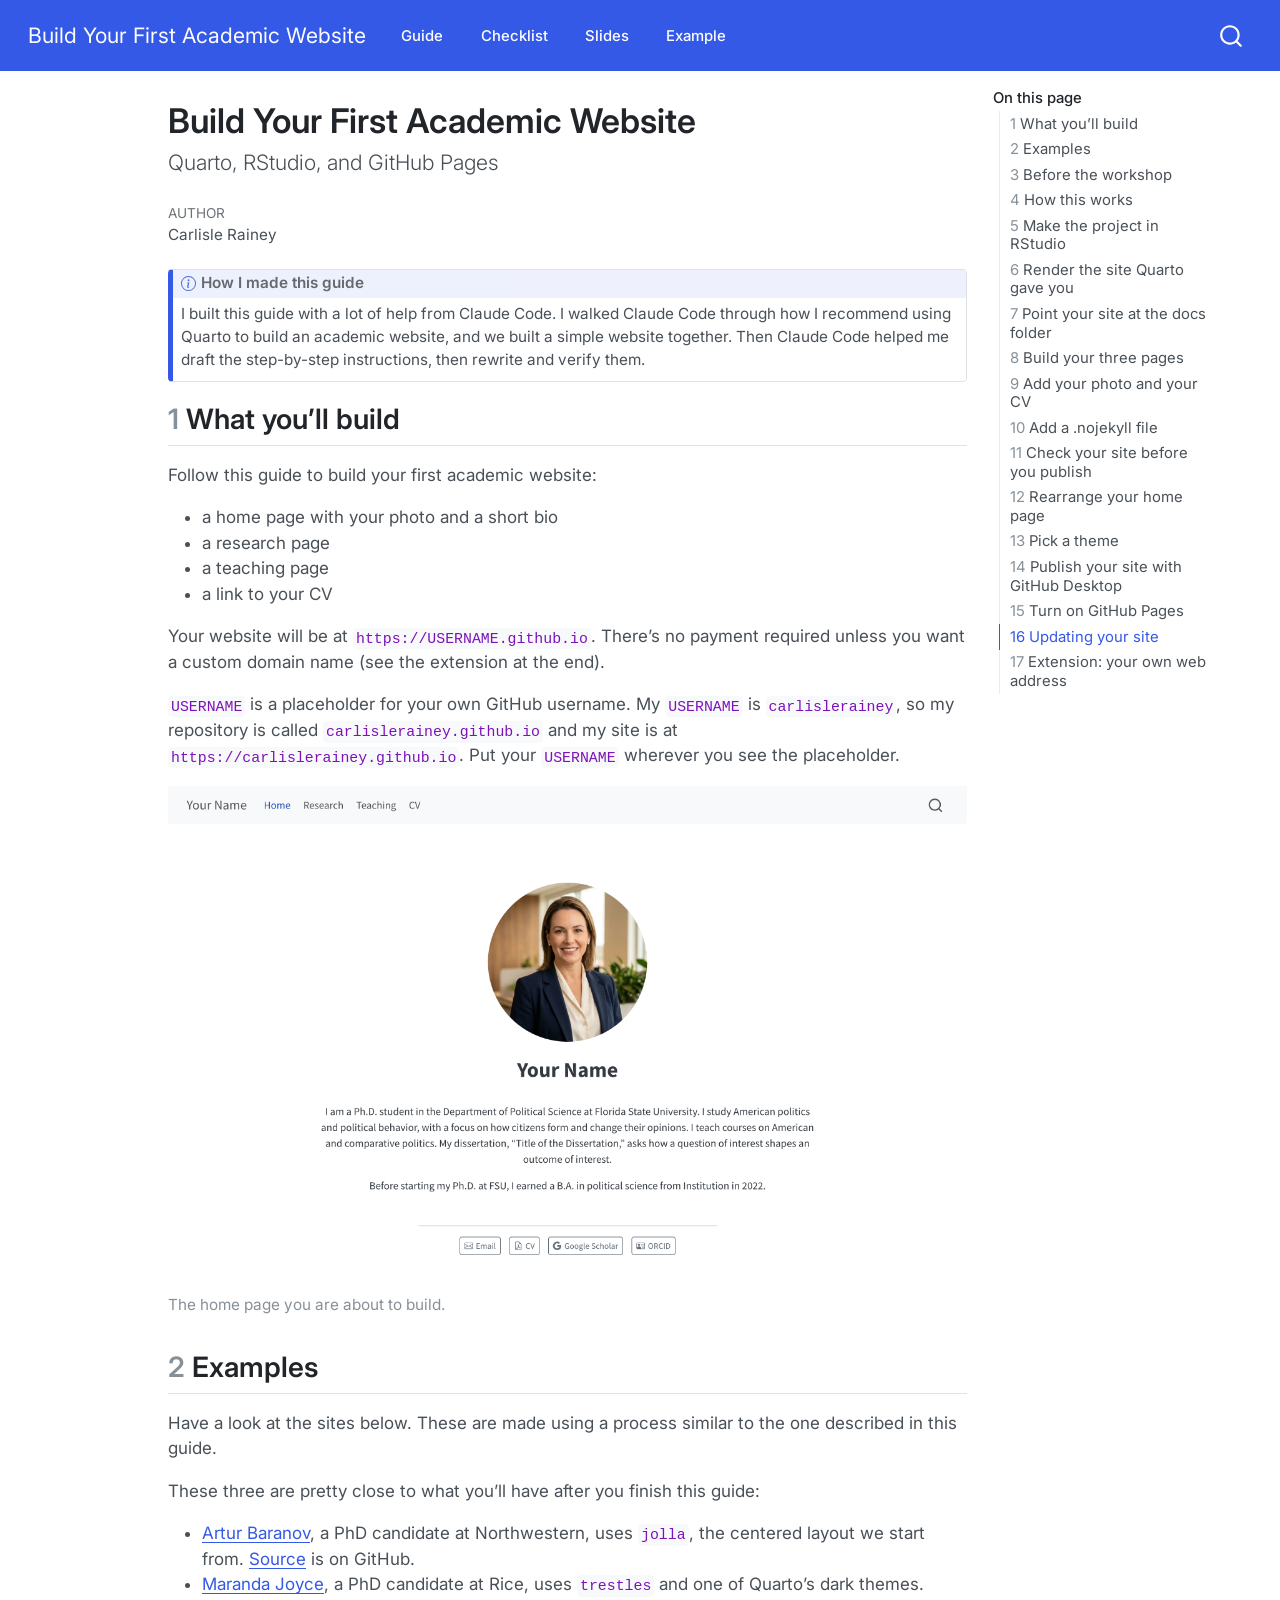
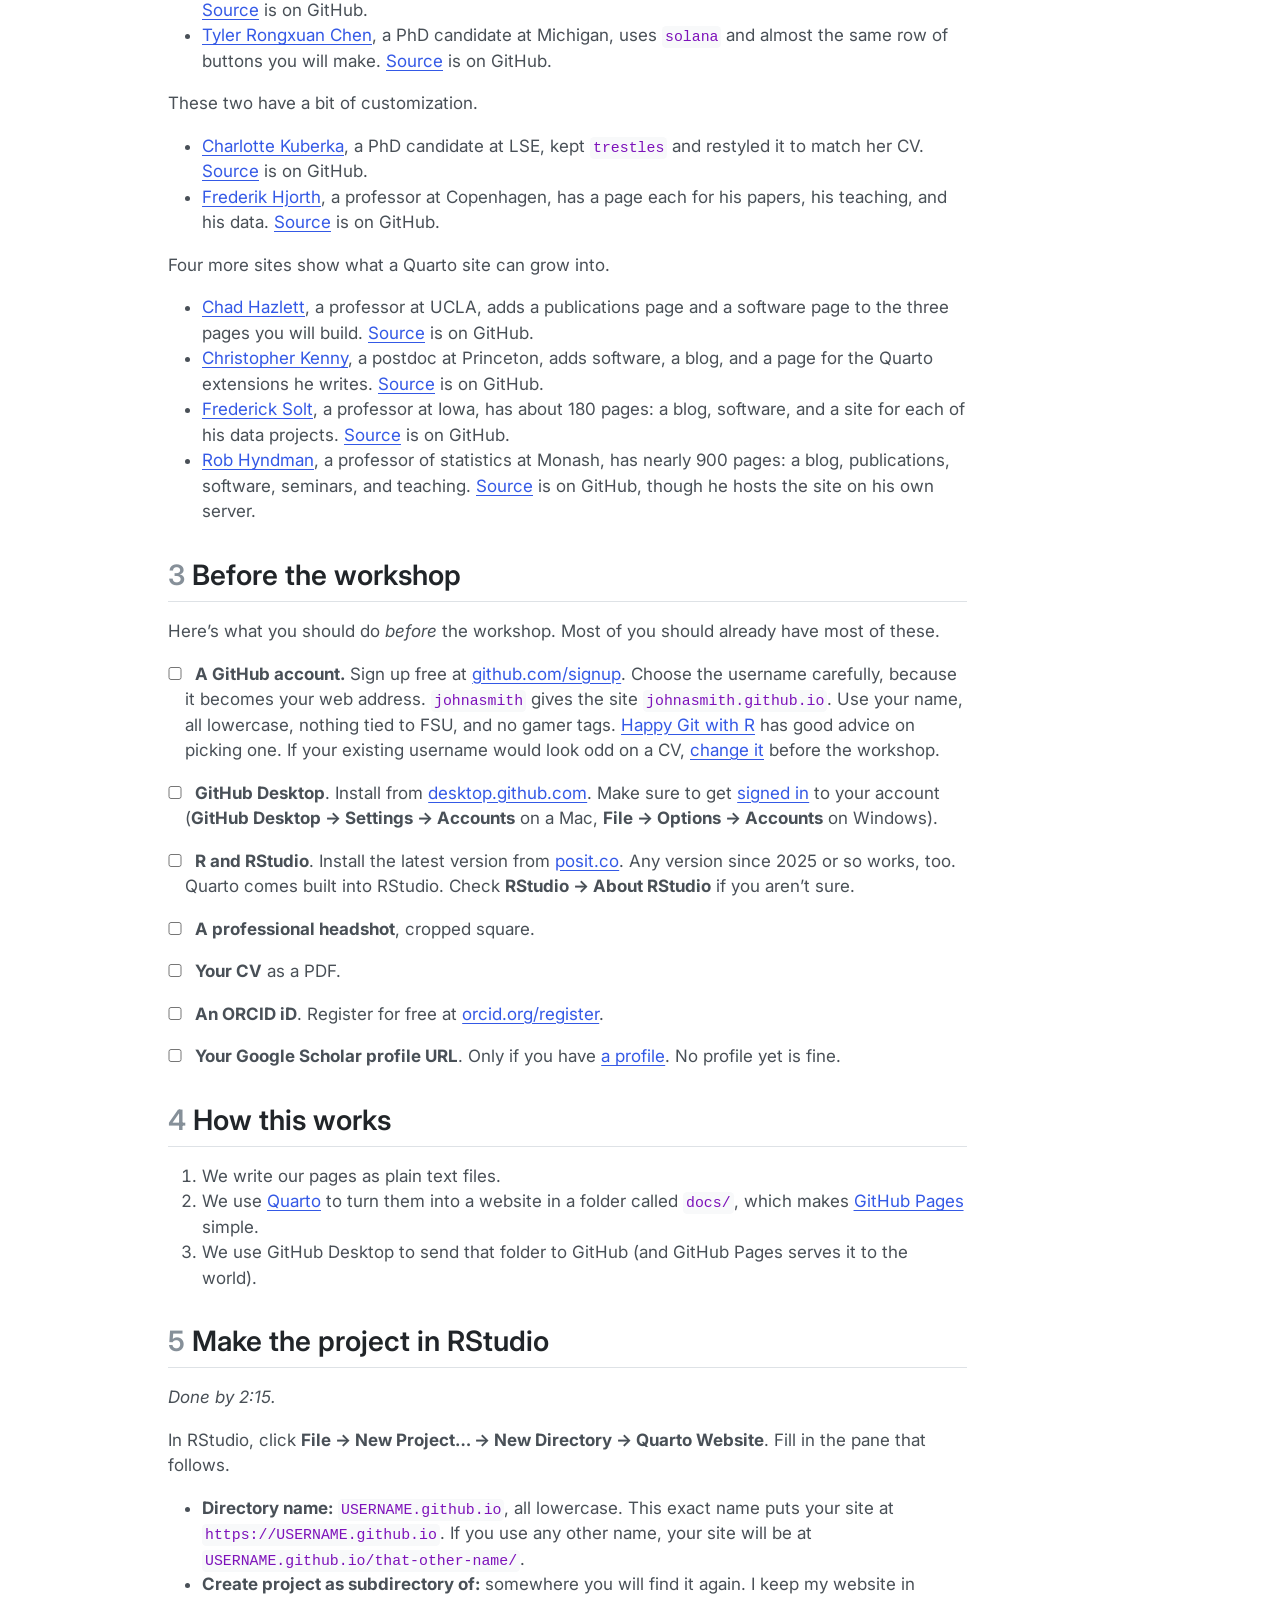
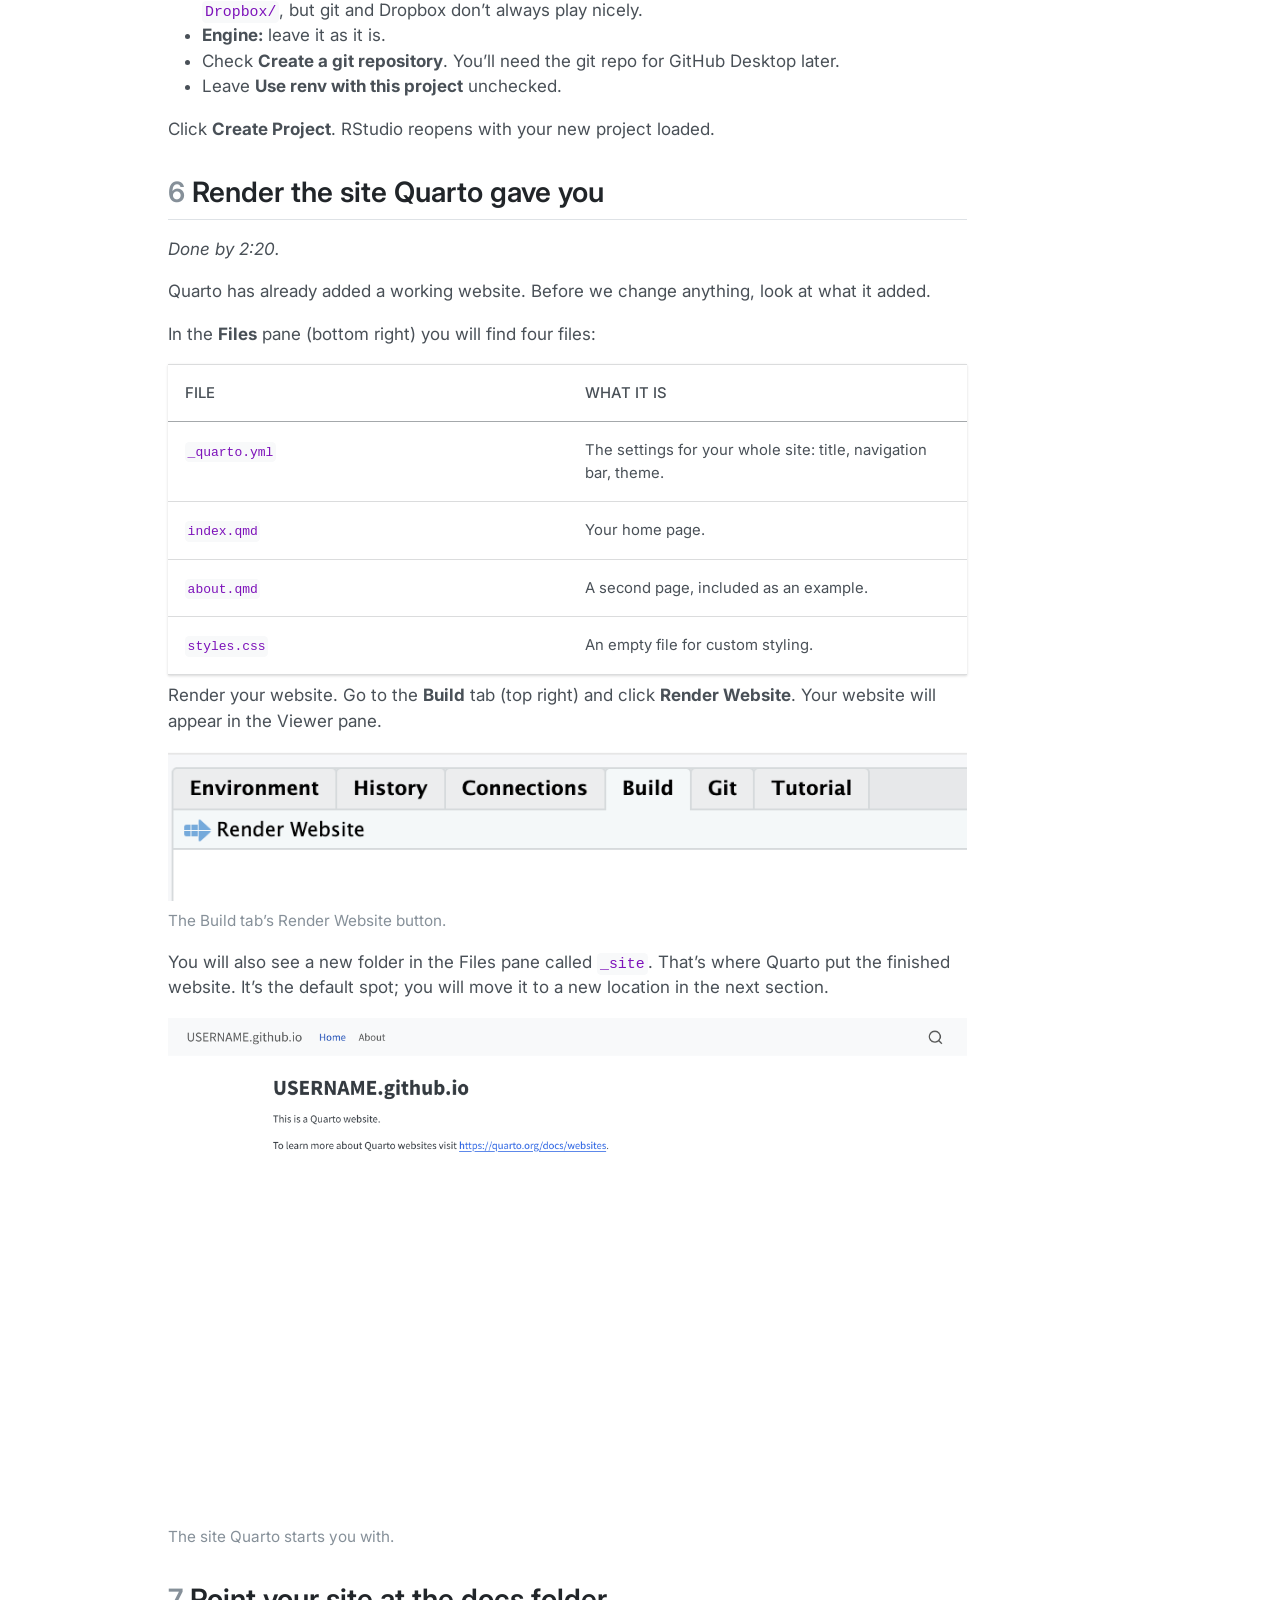
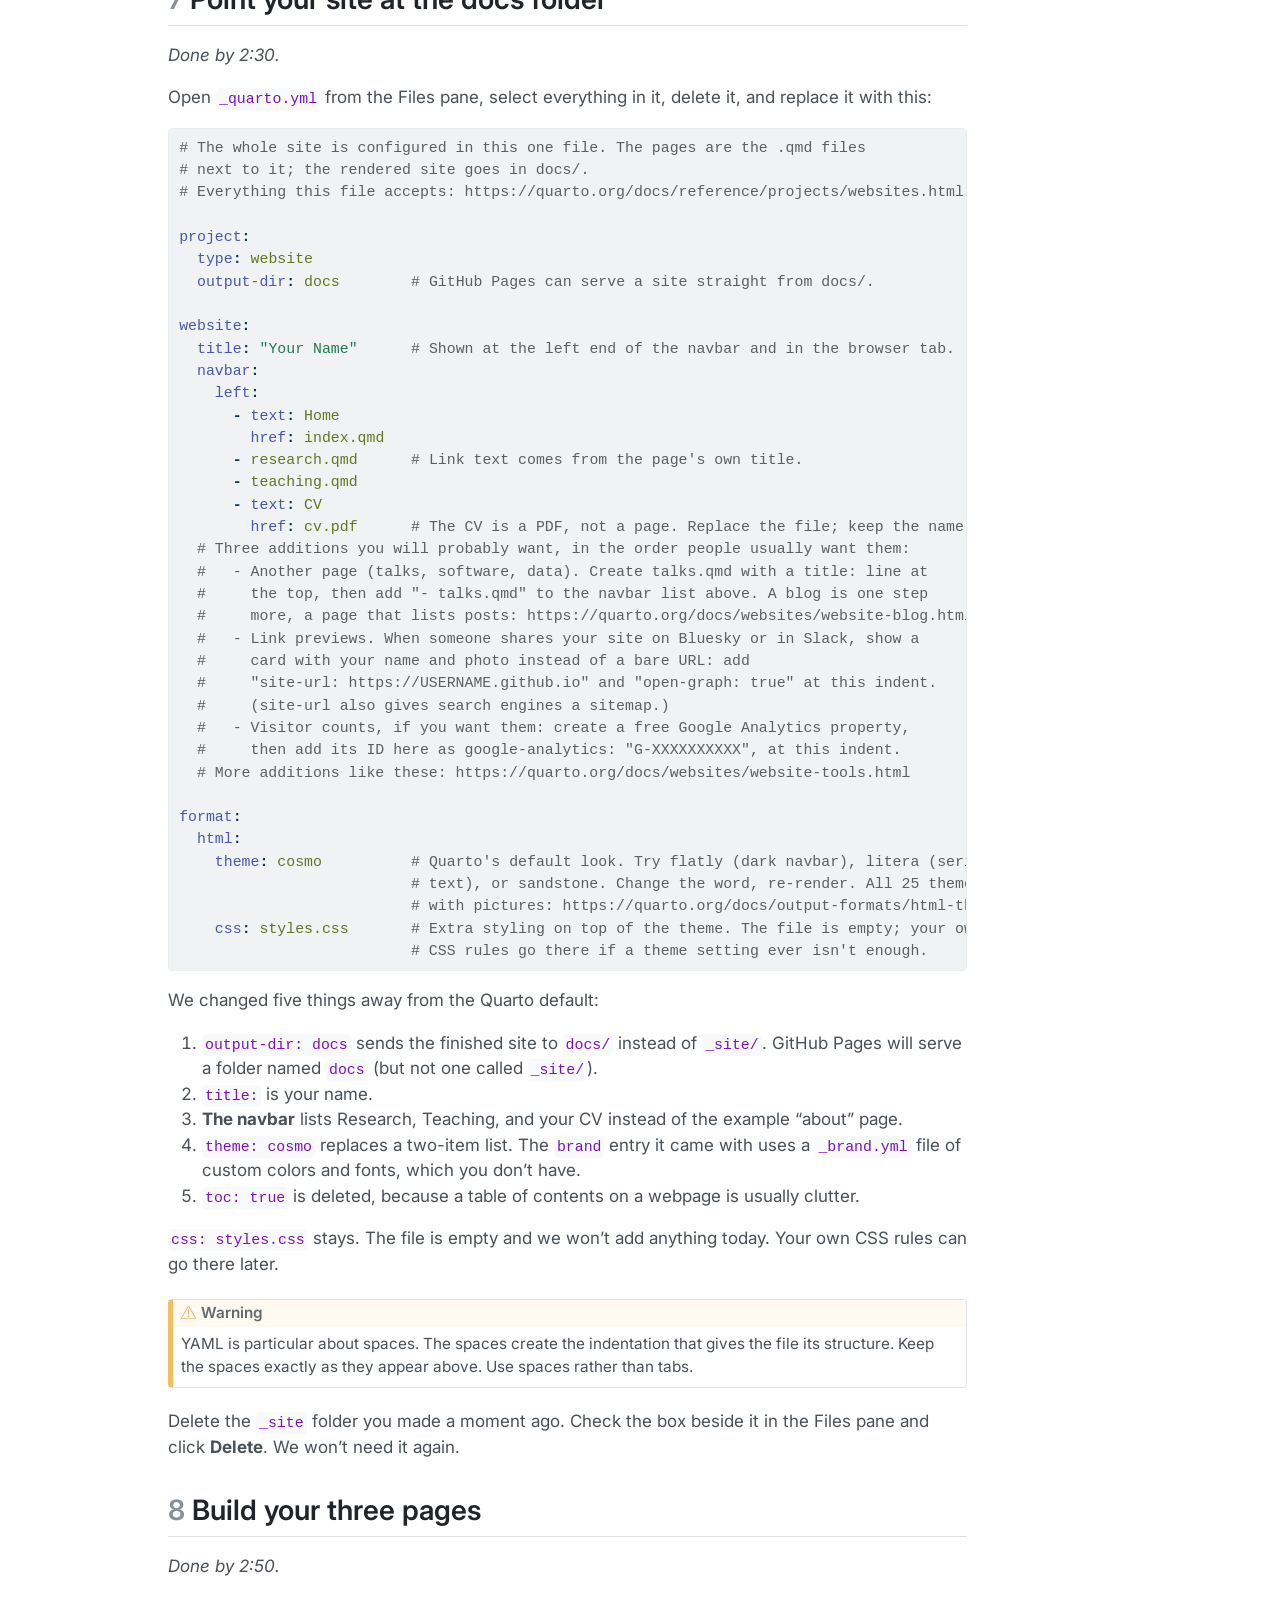
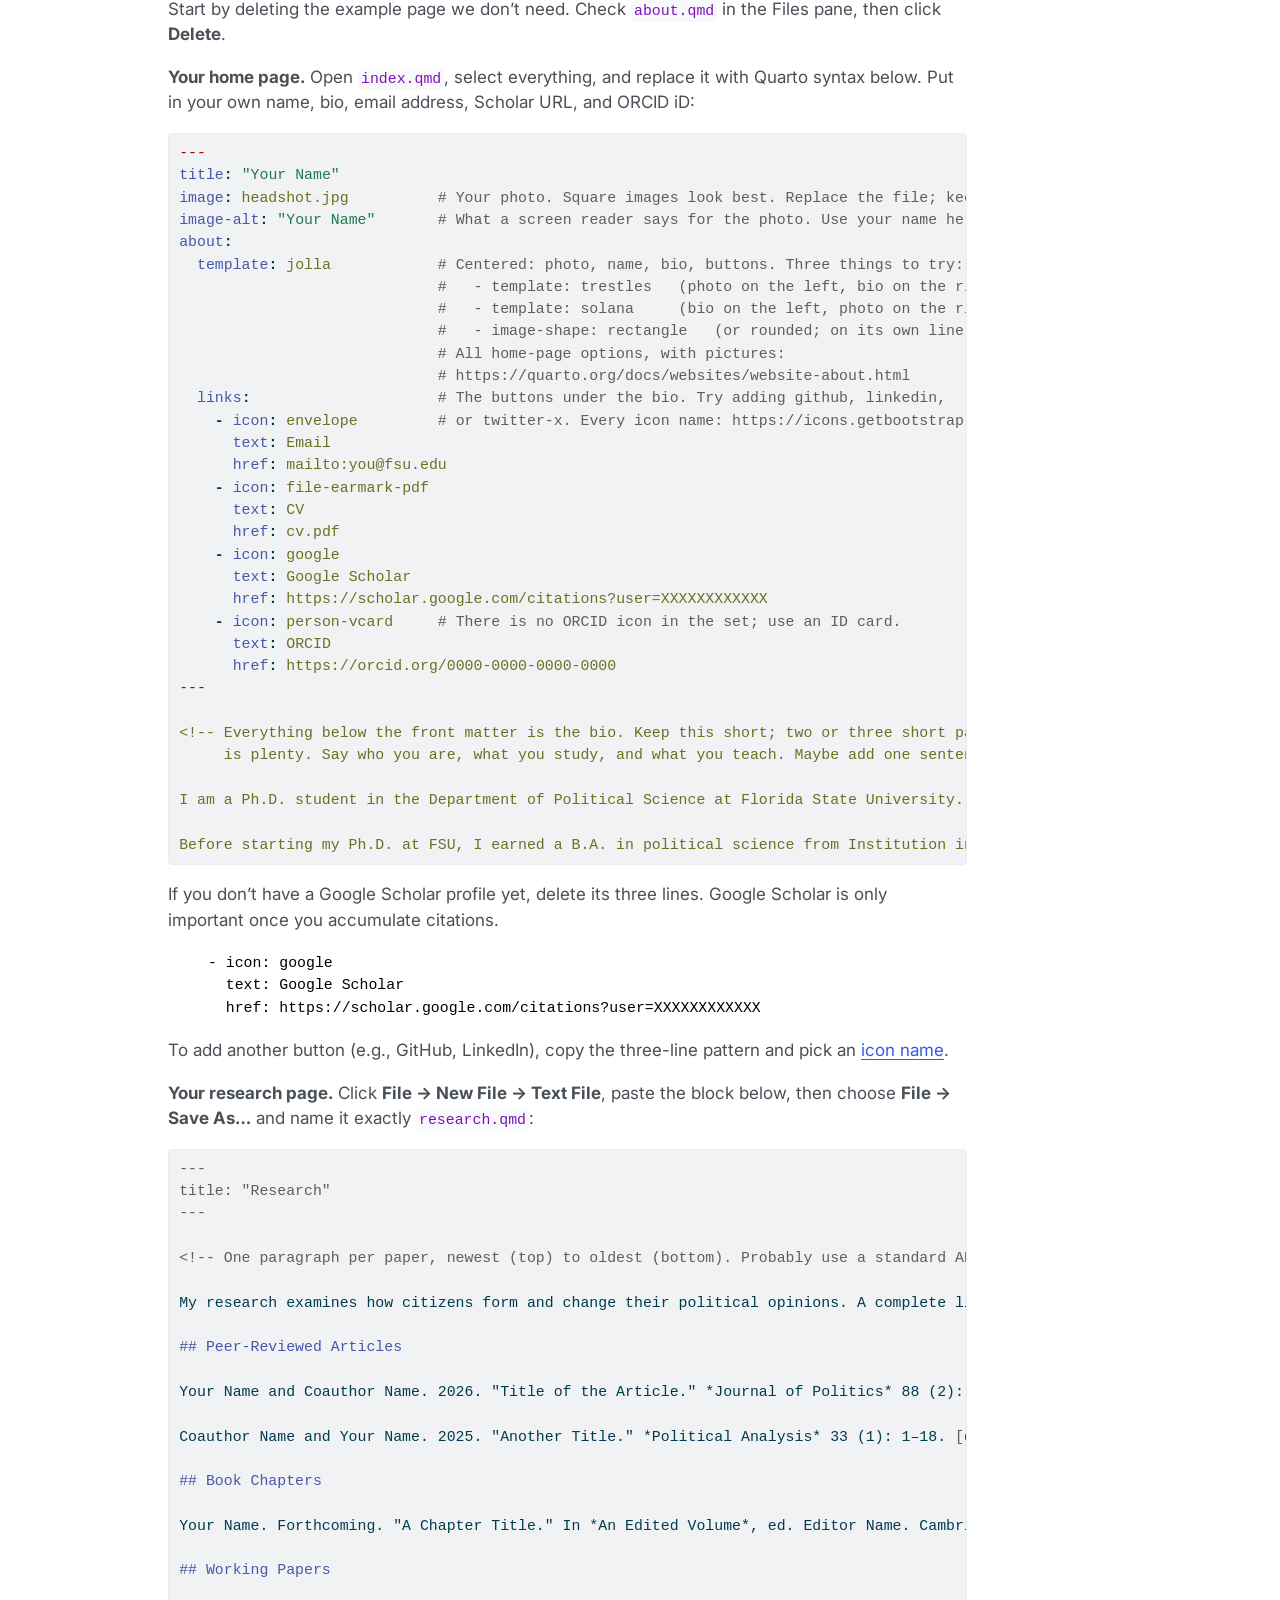
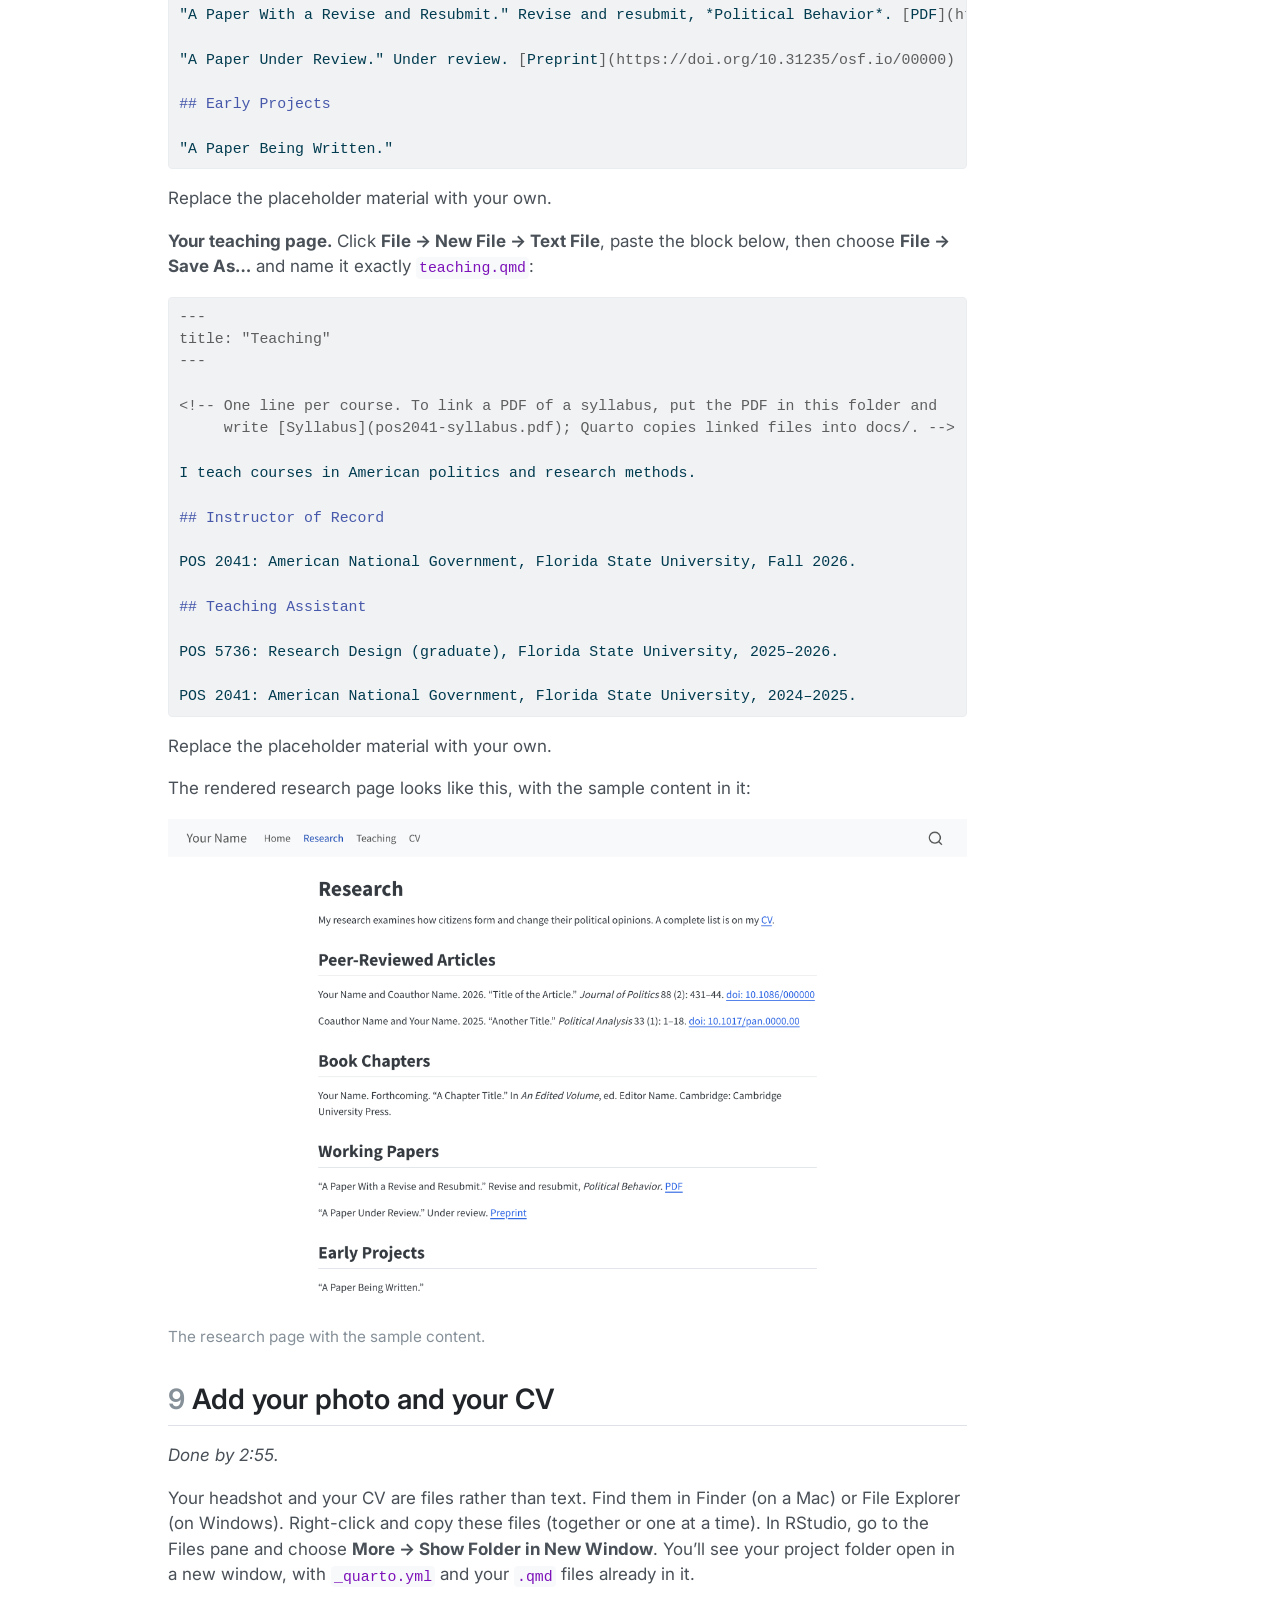
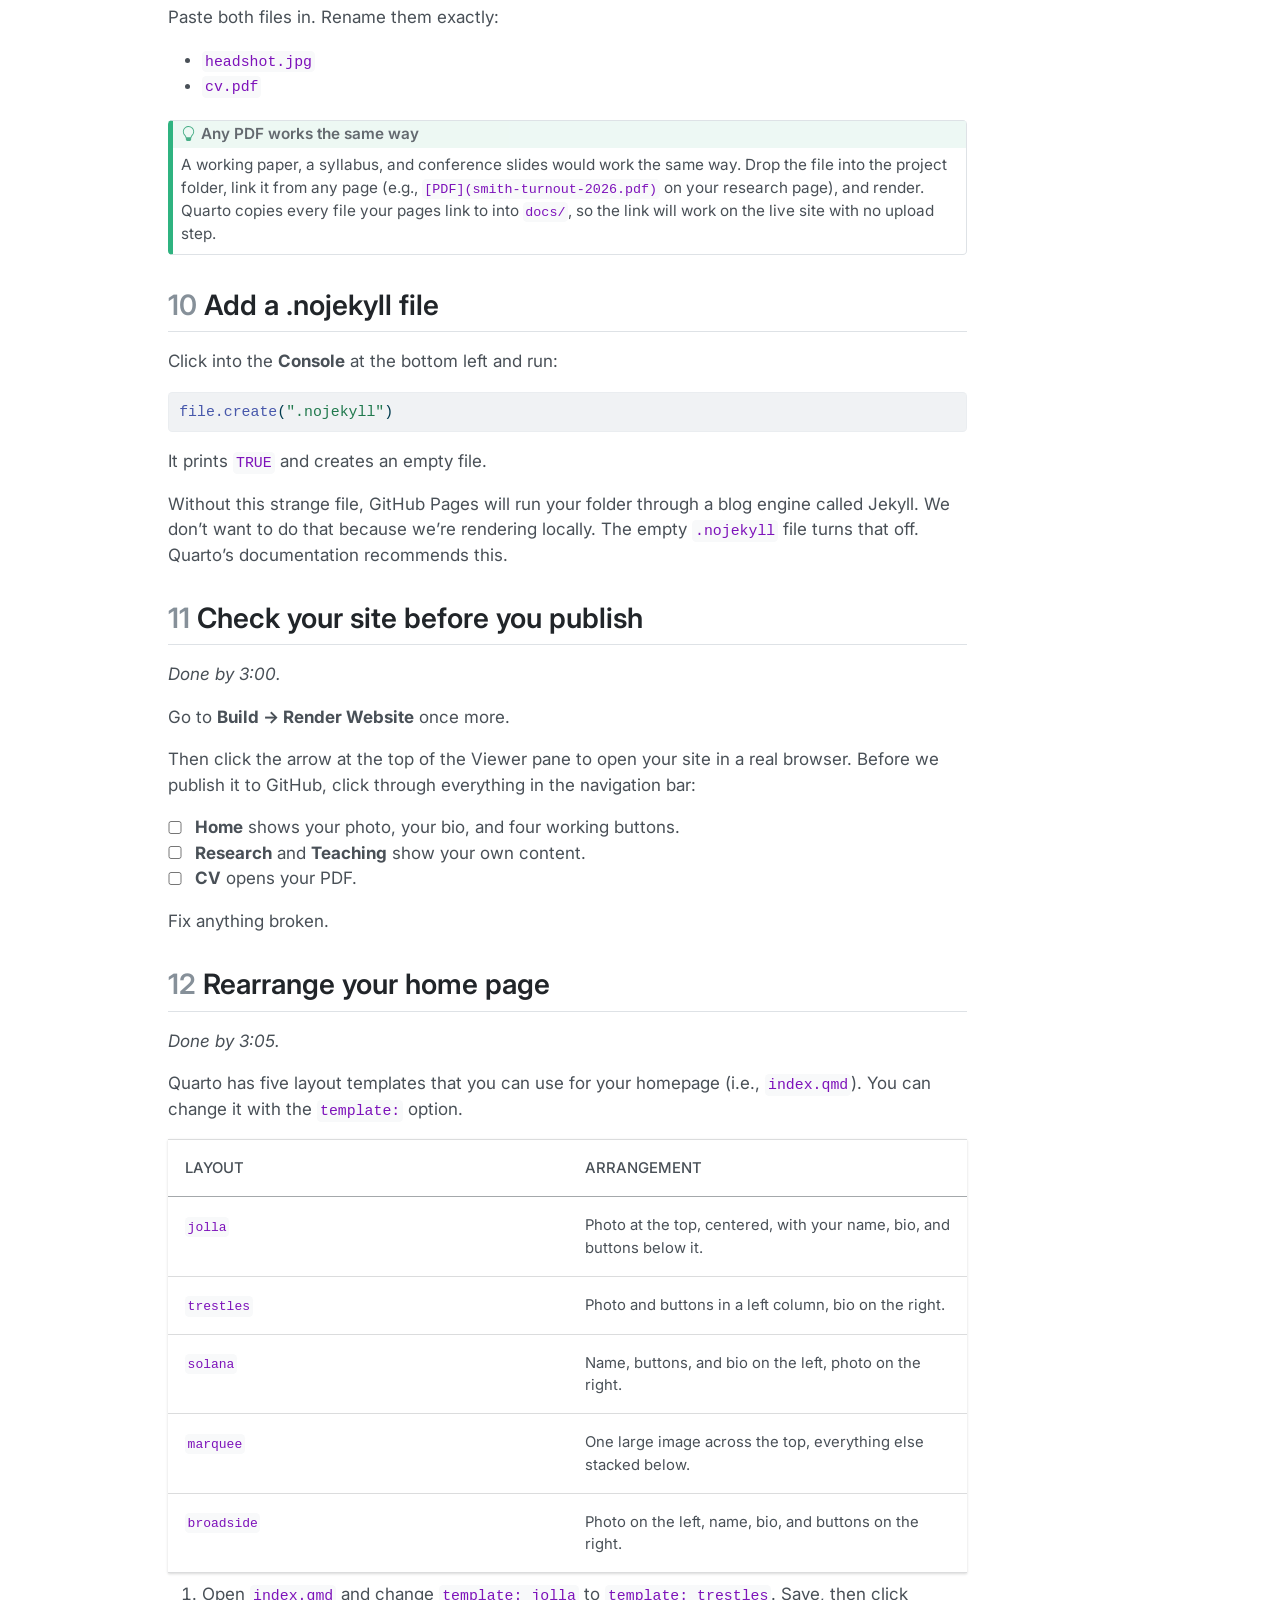
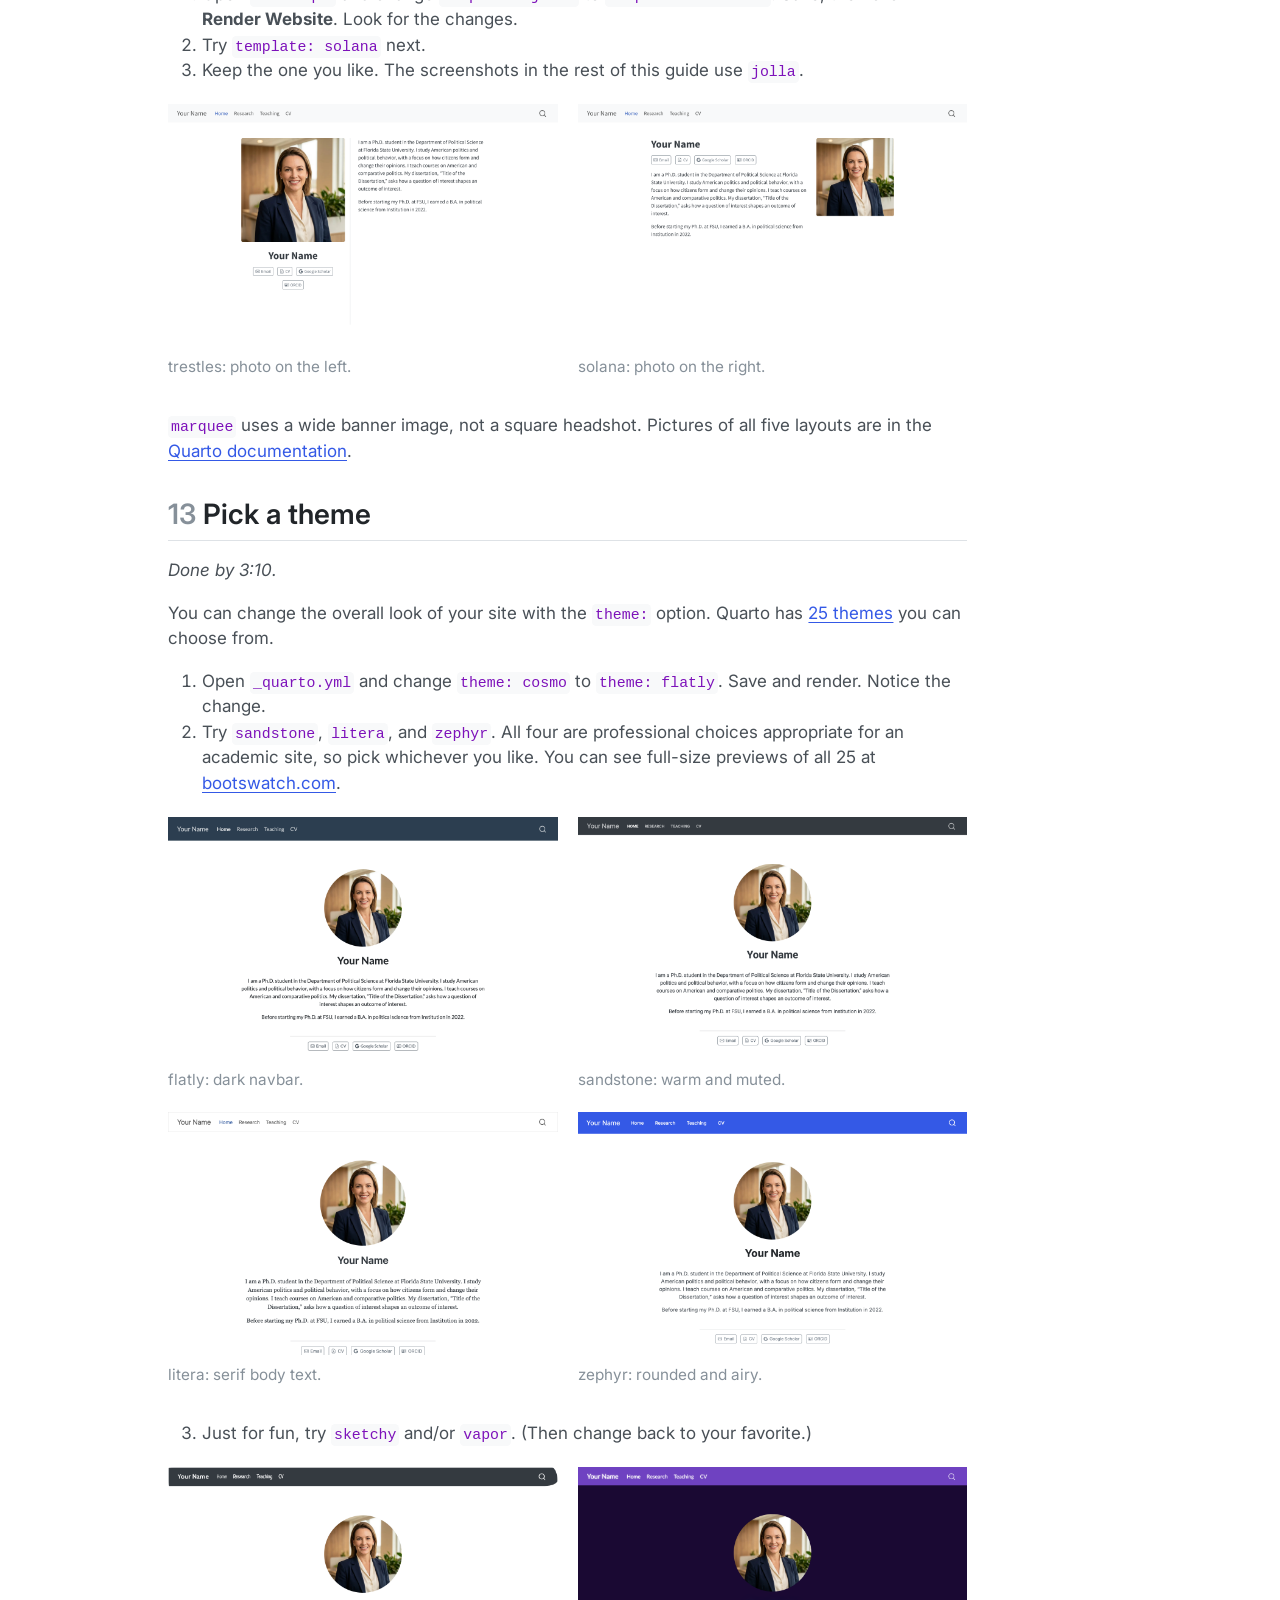
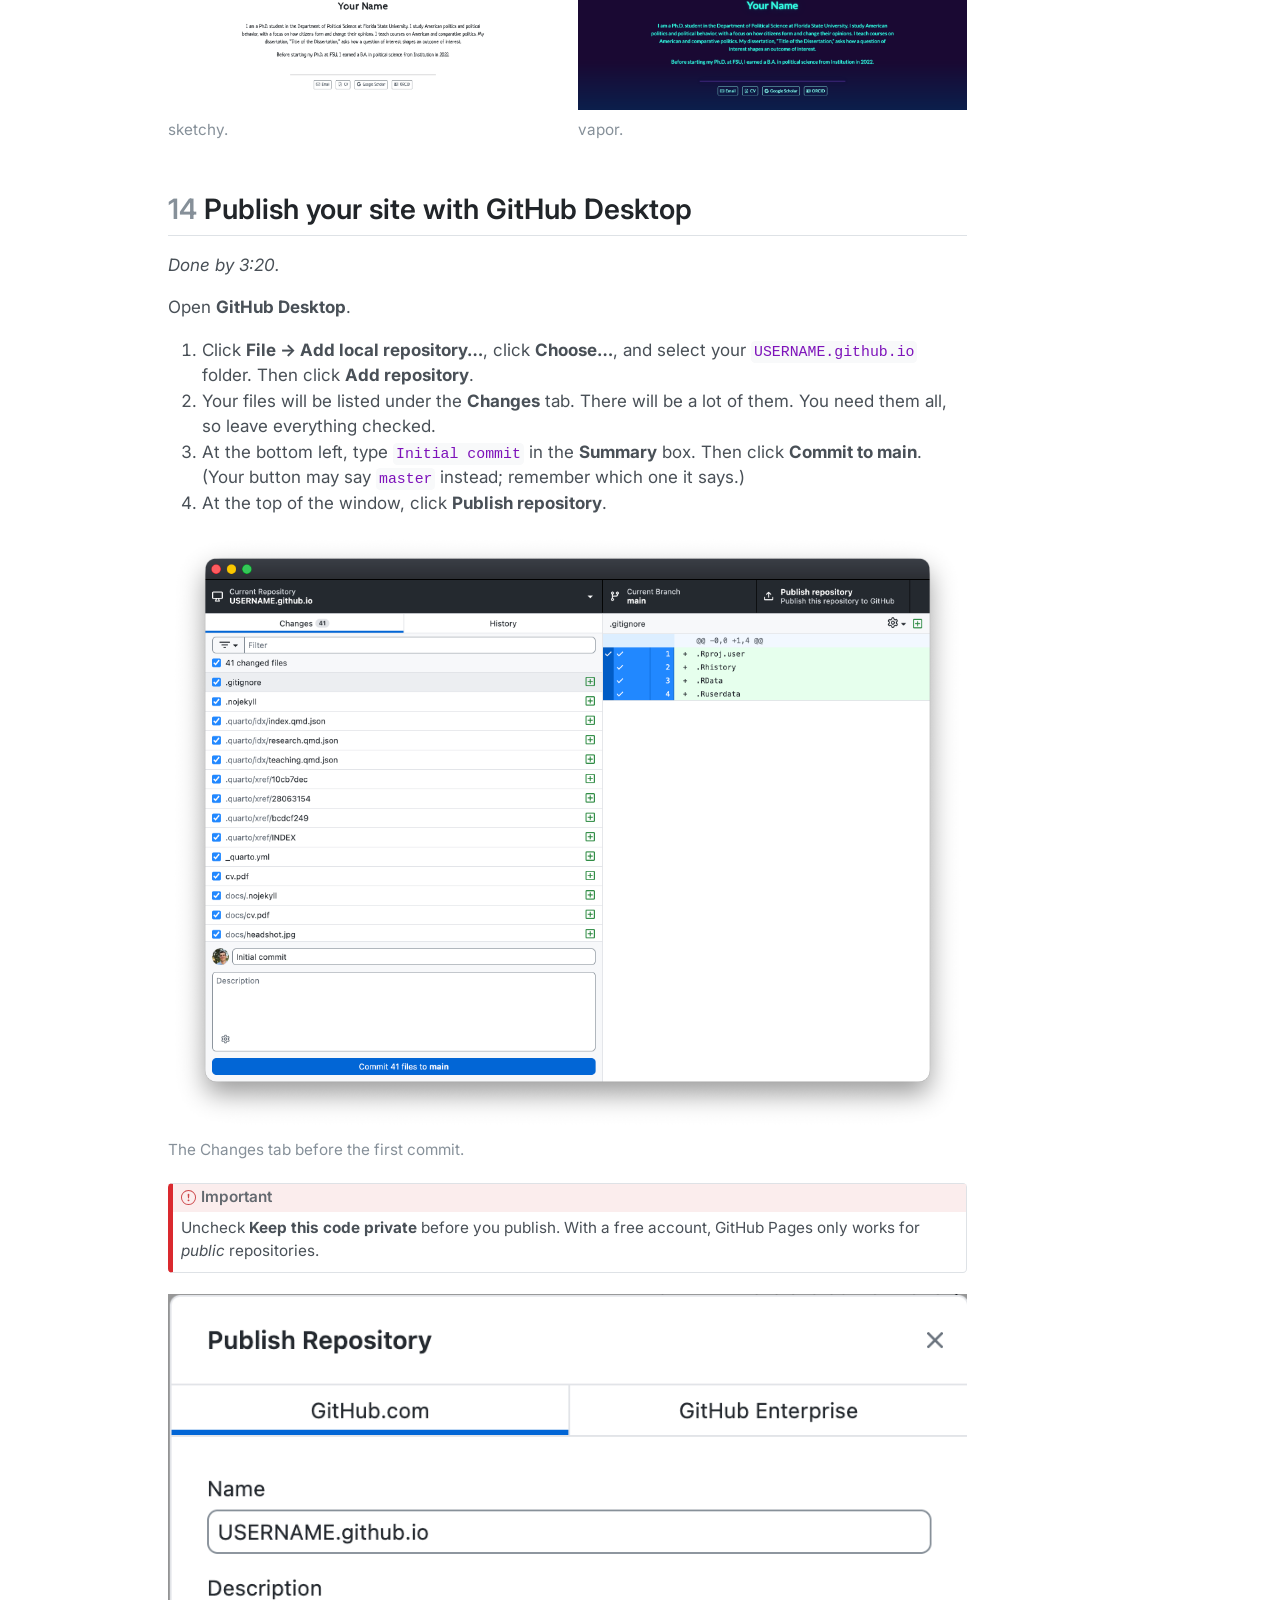
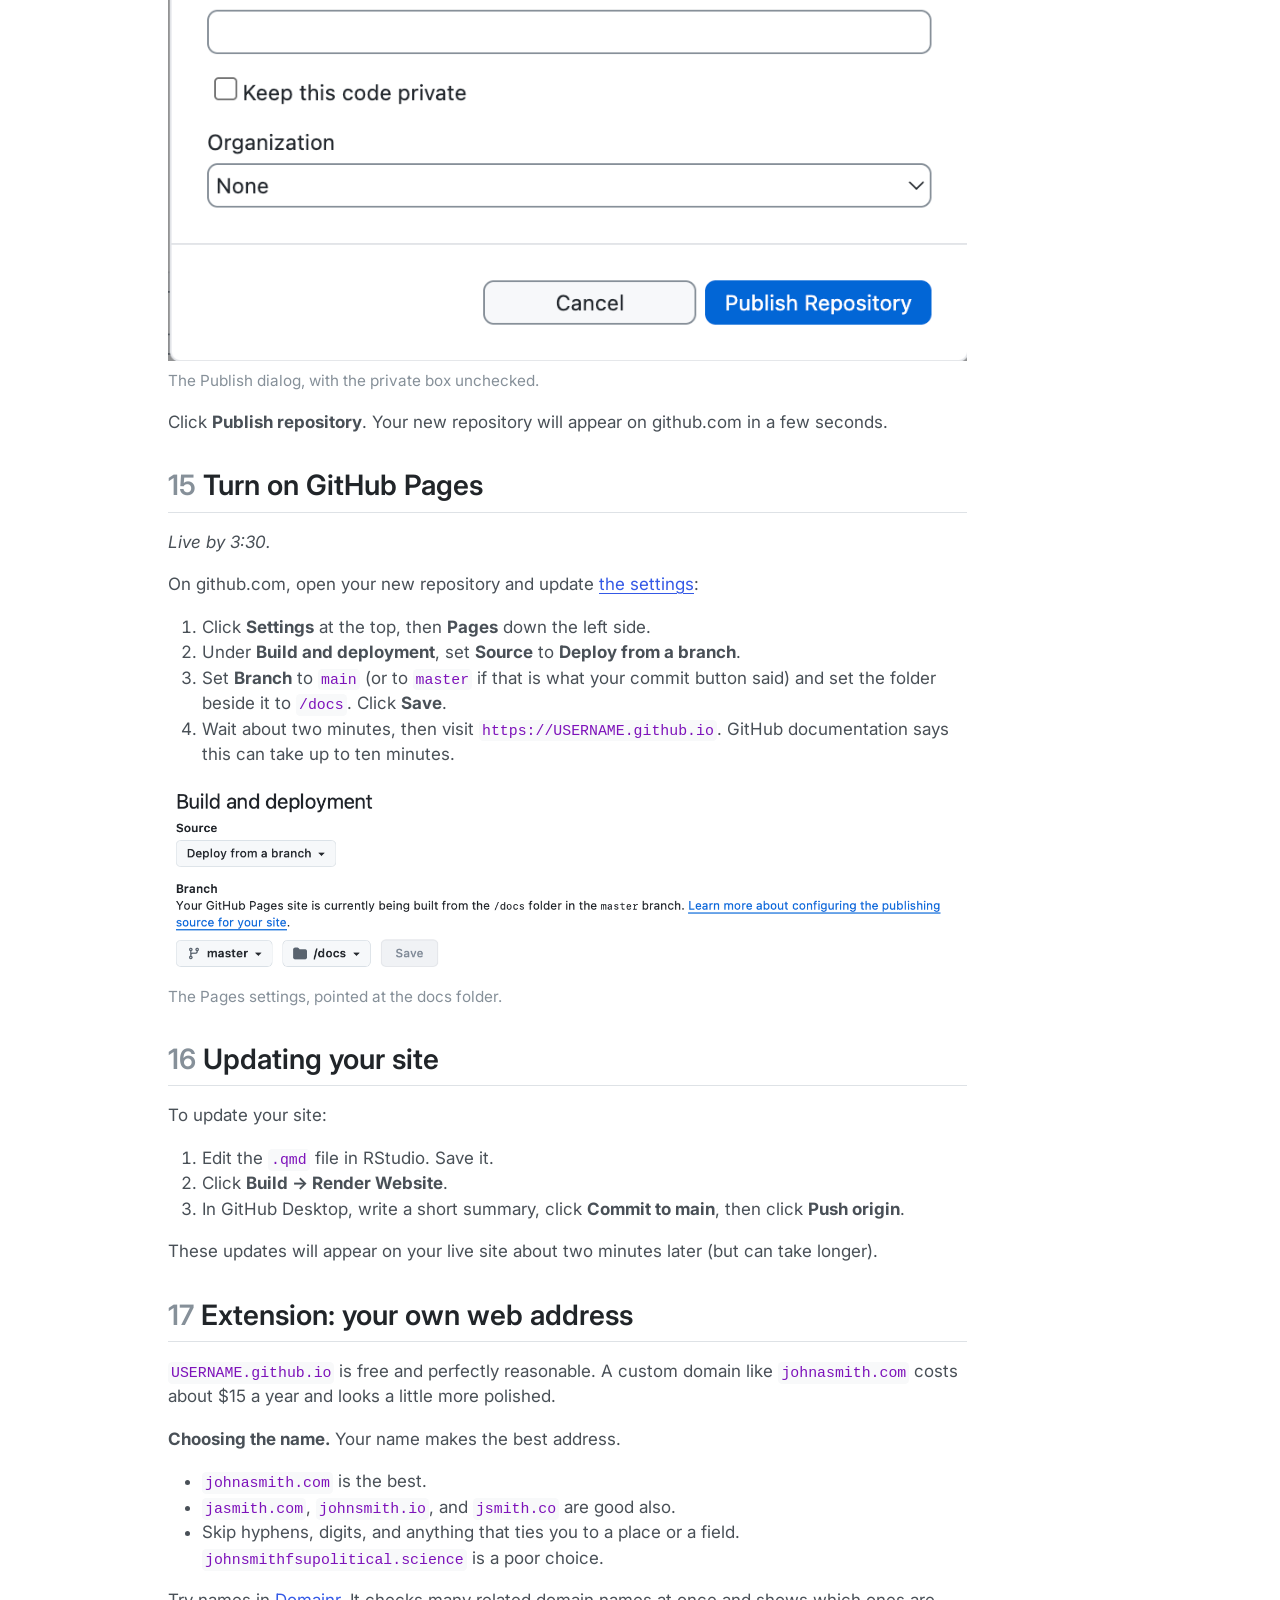
==== docs/guide.html @ 096cf52f "Initialize Fall 2026 version" ====
<!DOCTYPE html>
<html xmlns="http://www.w3.org/1999/xhtml" lang="en" xml:lang="en"><head>

<meta charset="utf-8">
<meta name="generator" content="quarto-1.6.42">

<meta name="viewport" content="width=device-width, initial-scale=1.0, user-scalable=yes">

<meta name="author" content="Carlisle Rainey">

<title>Build Your First Academic Website</title>
<style>
code{white-space: pre-wrap;}
span.smallcaps{font-variant: small-caps;}
div.columns{display: flex; gap: min(4vw, 1.5em);}
div.column{flex: auto; overflow-x: auto;}
div.hanging-indent{margin-left: 1.5em; text-indent: -1.5em;}
ul.task-list{list-style: none;}
ul.task-list li input[type="checkbox"] {
  width: 0.8em;
  margin: 0 0.8em 0.2em -1em; /* quarto-specific, see https://github.com/quarto-dev/quarto-cli/issues/4556 */ 
  vertical-align: middle;
}
/* CSS for syntax highlighting */
pre > code.sourceCode { white-space: pre; position: relative; }
pre > code.sourceCode > span { line-height: 1.25; }
pre > code.sourceCode > span:empty { height: 1.2em; }
.sourceCode { overflow: visible; }
code.sourceCode > span { color: inherit; text-decoration: inherit; }
div.sourceCode { margin: 1em 0; }
pre.sourceCode { margin: 0; }
@media screen {
div.sourceCode { overflow: auto; }
}
@media print {
pre > code.sourceCode { white-space: pre-wrap; }
pre > code.sourceCode > span { display: inline-block; text-indent: -5em; padding-left: 5em; }
}
pre.numberSource code
  { counter-reset: source-line 0; }
pre.numberSource code > span
  { position: relative; left: -4em; counter-increment: source-line; }
pre.numberSource code > span > a:first-child::before
  { content: counter(source-line);
    position: relative; left: -1em; text-align: right; vertical-align: baseline;
    border: none; display: inline-block;
    -webkit-touch-callout: none; -webkit-user-select: none;
    -khtml-user-select: none; -moz-user-select: none;
    -ms-user-select: none; user-select: none;
    padding: 0 4px; width: 4em;
  }
pre.numberSource { margin-left: 3em;  padding-left: 4px; }
div.sourceCode
  {   }
@media screen {
pre > code.sourceCode > span > a:first-child::before { text-decoration: underline; }
}
</style>


<script src="site_libs/quarto-nav/quarto-nav.js"></script>
<script src="site_libs/quarto-nav/headroom.min.js"></script>
<script src="site_libs/clipboard/clipboard.min.js"></script>
<script src="site_libs/quarto-search/autocomplete.umd.js"></script>
<script src="site_libs/quarto-search/fuse.min.js"></script>
<script src="site_libs/quarto-search/quarto-search.js"></script>
<meta name="quarto:offset" content="./">
<script src="site_libs/quarto-html/quarto.js"></script>
<script src="site_libs/quarto-html/popper.min.js"></script>
<script src="site_libs/quarto-html/tippy.umd.min.js"></script>
<script src="site_libs/quarto-html/anchor.min.js"></script>
<link href="site_libs/quarto-html/tippy.css" rel="stylesheet">
<link href="site_libs/quarto-html/quarto-syntax-highlighting-2f5df379a58b258e96c21c0638c20c03.css" rel="stylesheet" id="quarto-text-highlighting-styles">
<script src="site_libs/bootstrap/bootstrap.min.js"></script>
<link href="site_libs/bootstrap/bootstrap-icons.css" rel="stylesheet">
<link href="site_libs/bootstrap/bootstrap-fb111ea82d72e5bd18f836ed95d90a79.min.css" rel="stylesheet" append-hash="true" id="quarto-bootstrap" data-mode="light">
<script id="quarto-search-options" type="application/json">{
  "location": "navbar",
  "copy-button": false,
  "collapse-after": 3,
  "panel-placement": "end",
  "type": "overlay",
  "limit": 50,
  "keyboard-shortcut": [
    "f",
    "/",
    "s"
  ],
  "show-item-context": false,
  "language": {
    "search-no-results-text": "No results",
    "search-matching-documents-text": "matching documents",
    "search-copy-link-title": "Copy link to search",
    "search-hide-matches-text": "Hide additional matches",
    "search-more-match-text": "more match in this document",
    "search-more-matches-text": "more matches in this document",
    "search-clear-button-title": "Clear",
    "search-text-placeholder": "",
    "search-detached-cancel-button-title": "Cancel",
    "search-submit-button-title": "Submit",
    "search-label": "Search"
  }
}</script>


</head>

<body class="nav-fixed">

<div id="quarto-search-results"></div>
  <header id="quarto-header" class="headroom fixed-top">
    <nav class="navbar navbar-expand-lg " data-bs-theme="dark">
      <div class="navbar-container container-fluid">
      <div class="navbar-brand-container mx-auto">
    <a class="navbar-brand" href="./index.html">
    <span class="navbar-title">Build Your First Academic Website</span>
    </a>
  </div>
            <div id="quarto-search" class="" title="Search"></div>
          <button class="navbar-toggler" type="button" data-bs-toggle="collapse" data-bs-target="#navbarCollapse" aria-controls="navbarCollapse" role="menu" aria-expanded="false" aria-label="Toggle navigation" onclick="if (window.quartoToggleHeadroom) { window.quartoToggleHeadroom(); }">
  <span class="navbar-toggler-icon"></span>
</button>
          <div class="collapse navbar-collapse" id="navbarCollapse">
            <ul class="navbar-nav navbar-nav-scroll me-auto">
  <li class="nav-item">
    <a class="nav-link active" href="./guide.html" aria-current="page"> 
<span class="menu-text">Guide</span></a>
  </li>  
  <li class="nav-item">
    <a class="nav-link" href="./checklist/checklist.pdf"> 
<span class="menu-text">Checklist</span></a>
  </li>  
  <li class="nav-item">
    <a class="nav-link" href="./slides.html"> 
<span class="menu-text">Slides</span></a>
  </li>  
  <li class="nav-item">
    <a class="nav-link" href="./example/"> 
<span class="menu-text">Example</span></a>
  </li>  
</ul>
          </div> <!-- /navcollapse -->
            <div class="quarto-navbar-tools">
</div>
      </div> <!-- /container-fluid -->
    </nav>
</header>
<!-- content -->
<div id="quarto-content" class="quarto-container page-columns page-rows-contents page-layout-article page-navbar">
<!-- sidebar -->
<!-- margin-sidebar -->
    <div id="quarto-margin-sidebar" class="sidebar margin-sidebar">
        <nav id="TOC" role="doc-toc" class="toc-active">
    <h2 id="toc-title">On this page</h2>
   
  <ul class="collapse">
  <li><a href="#what-youll-build" id="toc-what-youll-build" class="nav-link active" data-scroll-target="#what-youll-build"><span class="header-section-number">1</span> What you’ll build</a></li>
  <li><a href="#examples" id="toc-examples" class="nav-link" data-scroll-target="#examples"><span class="header-section-number">2</span> Examples</a></li>
  <li><a href="#before-the-workshop" id="toc-before-the-workshop" class="nav-link" data-scroll-target="#before-the-workshop"><span class="header-section-number">3</span> Before the workshop</a></li>
  <li><a href="#how-this-works" id="toc-how-this-works" class="nav-link" data-scroll-target="#how-this-works"><span class="header-section-number">4</span> How this works</a></li>
  <li><a href="#make-the-project-in-rstudio" id="toc-make-the-project-in-rstudio" class="nav-link" data-scroll-target="#make-the-project-in-rstudio"><span class="header-section-number">5</span> Make the project in RStudio</a></li>
  <li><a href="#render-the-site-quarto-gave-you" id="toc-render-the-site-quarto-gave-you" class="nav-link" data-scroll-target="#render-the-site-quarto-gave-you"><span class="header-section-number">6</span> Render the site Quarto gave you</a></li>
  <li><a href="#point-your-site-at-the-docs-folder" id="toc-point-your-site-at-the-docs-folder" class="nav-link" data-scroll-target="#point-your-site-at-the-docs-folder"><span class="header-section-number">7</span> Point your site at the docs folder</a></li>
  <li><a href="#build-your-three-pages" id="toc-build-your-three-pages" class="nav-link" data-scroll-target="#build-your-three-pages"><span class="header-section-number">8</span> Build your three pages</a></li>
  <li><a href="#add-your-photo-and-your-cv" id="toc-add-your-photo-and-your-cv" class="nav-link" data-scroll-target="#add-your-photo-and-your-cv"><span class="header-section-number">9</span> Add your photo and your CV</a></li>
  <li><a href="#add-a-.nojekyll-file" id="toc-add-a-.nojekyll-file" class="nav-link" data-scroll-target="#add-a-.nojekyll-file"><span class="header-section-number">10</span> Add a .nojekyll file</a></li>
  <li><a href="#check-your-site-before-you-publish" id="toc-check-your-site-before-you-publish" class="nav-link" data-scroll-target="#check-your-site-before-you-publish"><span class="header-section-number">11</span> Check your site before you publish</a></li>
  <li><a href="#rearrange-your-home-page" id="toc-rearrange-your-home-page" class="nav-link" data-scroll-target="#rearrange-your-home-page"><span class="header-section-number">12</span> Rearrange your home page</a></li>
  <li><a href="#pick-a-theme" id="toc-pick-a-theme" class="nav-link" data-scroll-target="#pick-a-theme"><span class="header-section-number">13</span> Pick a theme</a></li>
  <li><a href="#publish-your-site-with-github-desktop" id="toc-publish-your-site-with-github-desktop" class="nav-link" data-scroll-target="#publish-your-site-with-github-desktop"><span class="header-section-number">14</span> Publish your site with GitHub Desktop</a></li>
  <li><a href="#turn-on-github-pages" id="toc-turn-on-github-pages" class="nav-link" data-scroll-target="#turn-on-github-pages"><span class="header-section-number">15</span> Turn on GitHub Pages</a></li>
  <li><a href="#updating-your-site" id="toc-updating-your-site" class="nav-link" data-scroll-target="#updating-your-site"><span class="header-section-number">16</span> Updating your site</a></li>
  <li><a href="#extension-your-own-web-address" id="toc-extension-your-own-web-address" class="nav-link" data-scroll-target="#extension-your-own-web-address"><span class="header-section-number">17</span> Extension: your own web address</a></li>
  </ul>
</nav>
    </div>
<!-- main -->
<main class="content" id="quarto-document-content">

<header id="title-block-header" class="quarto-title-block default">
<div class="quarto-title">
<h1 class="title">Build Your First Academic Website</h1>
<p class="subtitle lead">Quarto, RStudio, and GitHub Pages</p>
</div>



<div class="quarto-title-meta">

    <div>
    <div class="quarto-title-meta-heading">Author</div>
    <div class="quarto-title-meta-contents">
             <p>Carlisle Rainey </p>
          </div>
  </div>
    
  
    
  </div>
  


</header>


<div class="callout callout-style-default callout-note callout-titled">
<div class="callout-header d-flex align-content-center">
<div class="callout-icon-container">
<i class="callout-icon"></i>
</div>
<div class="callout-title-container flex-fill">
How I made this guide
</div>
</div>
<div class="callout-body-container callout-body">
<p>I built this guide with a lot of help from Claude Code. I walked Claude Code through how I recommend using Quarto to build an academic website, and we built a simple website together. Then Claude Code helped me draft the step-by-step instructions, then rewrite and verify them.</p>
</div>
</div>
<section id="what-youll-build" class="level2" data-number="1">
<h2 data-number="1" class="anchored" data-anchor-id="what-youll-build"><span class="header-section-number">1</span> What you’ll build</h2>
<p>Follow this guide to build your first academic website:</p>
<ul>
<li>a home page with your photo and a short bio</li>
<li>a research page</li>
<li>a teaching page</li>
<li>a link to your CV</li>
</ul>
<p>Your website will be at <code>https://USERNAME.github.io</code>. There’s no payment required unless you want a custom domain name (see the extension at the end).</p>
<p><code>USERNAME</code> is a placeholder for your own GitHub username. My <code>USERNAME</code> is <code>carlislerainey</code>, so my repository is called <code>carlislerainey.github.io</code> and my site is at <code>https://carlislerainey.github.io</code>. Put your <code>USERNAME</code> wherever you see the placeholder.</p>
<div class="quarto-figure quarto-figure-center">
<figure class="figure">
<p><img src="screenshots/home-jolla.png" class="img-fluid figure-img" alt="A centered academic home page: a round headshot, the name Your Name, a short bio, and a row of buttons labeled Email, CV, Google Scholar, and ORCID."></p>
<figcaption>The home page you are about to build.</figcaption>
</figure>
</div>
</section>
<section id="examples" class="level2" data-number="2">
<h2 data-number="2" class="anchored" data-anchor-id="examples"><span class="header-section-number">2</span> Examples</h2>
<p>Have a look at the sites below. These are made using a process similar to the one described in this guide.</p>
<p>These three are pretty close to what you’ll have after you finish this guide:</p>
<ul>
<li><a href="https://artur-baranov.github.io/">Artur Baranov</a>, a PhD candidate at Northwestern, uses <code>jolla</code>, the centered layout we start from. <a href="https://github.com/artur-baranov/artur-baranov.github.io">Source</a> is on GitHub.</li>
<li><a href="https://marandaljoyce.github.io/">Maranda Joyce</a>, a PhD candidate at Rice, uses <code>trestles</code> and one of Quarto’s dark themes. <a href="https://github.com/marandaljoyce/marandaljoyce.github.io">Source</a> is on GitHub.</li>
<li><a href="https://tylerrongxuanchen.github.io/">Tyler Rongxuan Chen</a>, a PhD candidate at Michigan, uses <code>solana</code> and almost the same row of buttons you will make. <a href="https://github.com/tylerrongxuanchen/tylerrongxuanchen.github.io">Source</a> is on GitHub.</li>
</ul>
<p>These two have a bit of customization.</p>
<ul>
<li><a href="https://charlottekuberka.github.io/">Charlotte Kuberka</a>, a PhD candidate at LSE, kept <code>trestles</code> and restyled it to match her CV. <a href="https://github.com/charlottekuberka/charlottekuberka.github.io">Source</a> is on GitHub.</li>
<li><a href="https://fghjorth.github.io/">Frederik Hjorth</a>, a professor at Copenhagen, has a page each for his papers, his teaching, and his data. <a href="https://github.com/fghjorth/fghjorth.github.io">Source</a> is on GitHub.</li>
</ul>
<p>Four more sites show what a Quarto site can grow into.</p>
<ul>
<li><a href="https://chadhazlett.com/">Chad Hazlett</a>, a professor at UCLA, adds a publications page and a software page to the three pages you will build. <a href="https://github.com/chadhazlett/chadhazlett.github.io">Source</a> is on GitHub.</li>
<li><a href="https://christophertkenny.com/">Christopher Kenny</a>, a postdoc at Princeton, adds software, a blog, and a page for the Quarto extensions he writes. <a href="https://github.com/christopherkenny/christopherkenny.github.io">Source</a> is on GitHub.</li>
<li><a href="https://fsolt.org/">Frederick Solt</a>, a professor at Iowa, has about 180 pages: a blog, software, and a site for each of his data projects. <a href="https://github.com/fsolt/fsolt.github.io">Source</a> is on GitHub.</li>
<li><a href="https://robjhyndman.com/">Rob Hyndman</a>, a professor of statistics at Monash, has nearly 900 pages: a blog, publications, software, seminars, and teaching. <a href="https://github.com/robjhyndman/robjhyndman.com">Source</a> is on GitHub, though he hosts the site on his own server.</li>
</ul>
</section>
<section id="before-the-workshop" class="level2" data-number="3">
<h2 data-number="3" class="anchored" data-anchor-id="before-the-workshop"><span class="header-section-number">3</span> Before the workshop</h2>
<p>Here’s what you should do <em>before</em> the workshop. Most of you should already have most of these.</p>
<ul class="task-list">
<li><p><label><input type="checkbox"><strong>A GitHub account.</strong> Sign up free at <a href="https://github.com/signup">github.com/signup</a>. Choose the username carefully, because it becomes your web address. <code>johnasmith</code> gives the site <code>johnasmith.github.io</code>. Use your name, all lowercase, nothing tied to FSU, and no gamer tags. <a href="https://happygitwithr.com/github-acct">Happy Git with R</a> has good advice on picking one. If your existing username would look odd on a CV, <a href="https://docs.github.com/en/account-and-profile/how-tos/account-management/changing-your-username">change it</a> before the workshop.</label></p></li>
<li><p><label><input type="checkbox"><strong>GitHub Desktop</strong>. Install from <a href="https://desktop.github.com">desktop.github.com</a>. Make sure to get <a href="https://docs.github.com/en/desktop/installing-and-authenticating-to-github-desktop/authenticating-to-github-in-github-desktop">signed in</a> to your account (<strong>GitHub Desktop → Settings → Accounts</strong> on a Mac, <strong>File → Options → Accounts</strong> on Windows).</label></p></li>
<li><p><label><input type="checkbox"><strong>R and RStudio</strong>. Install the latest version from <a href="https://posit.co/download/rstudio-desktop/">posit.co</a>. Any version since 2025 or so works, too. Quarto comes built into RStudio. Check <strong>RStudio → About RStudio</strong> if you aren’t sure.</label></p></li>
<li><p><label><input type="checkbox"><strong>A professional headshot</strong>, cropped square.</label></p></li>
<li><p><label><input type="checkbox"><strong>Your CV</strong> as a PDF.</label></p></li>
<li><p><label><input type="checkbox"><strong>An ORCID iD</strong>. Register for free at <a href="https://orcid.org/register">orcid.org/register</a>.</label></p></li>
<li><p><label><input type="checkbox"><strong>Your Google Scholar profile URL</strong>. Only if you have <a href="https://scholar.google.com/intl/en/scholar/citations.html">a profile</a>. No profile yet is fine.</label></p></li>
</ul>
</section>
<section id="how-this-works" class="level2" data-number="4">
<h2 data-number="4" class="anchored" data-anchor-id="how-this-works"><span class="header-section-number">4</span> How this works</h2>
<ol type="1">
<li>We write our pages as plain text files.</li>
<li>We use <a href="https://quarto.org/docs/websites/">Quarto</a> to turn them into a website in a folder called <code>docs/</code>, which makes <a href="https://quarto.org/docs/publishing/github-pages.html">GitHub Pages</a> simple.</li>
<li>We use GitHub Desktop to send that folder to GitHub (and GitHub Pages serves it to the world).</li>
</ol>
</section>
<section id="make-the-project-in-rstudio" class="level2" data-number="5">
<h2 data-number="5" class="anchored" data-anchor-id="make-the-project-in-rstudio"><span class="header-section-number">5</span> Make the project in RStudio</h2>
<p><em>Done by 2:15.</em></p>
<p>In RStudio, click <strong>File → New Project… → New Directory → Quarto Website</strong>. Fill in the pane that follows.</p>
<ul>
<li><strong>Directory name:</strong> <code>USERNAME.github.io</code>, all lowercase. This exact name puts your site at <code>https://USERNAME.github.io</code>. If you use any other name, your site will be at <code>USERNAME.github.io/that-other-name/</code>.</li>
<li><strong>Create project as subdirectory of:</strong> somewhere you will find it again. I keep my website in <code>Dropbox/</code>, but git and Dropbox don’t always play nicely.</li>
<li><strong>Engine:</strong> leave it as it is.</li>
<li>Check <strong>Create a git repository</strong>. You’ll need the git repo for GitHub Desktop later.</li>
<li>Leave <strong>Use renv with this project</strong> unchecked.</li>
</ul>
<p>Click <strong>Create Project</strong>. RStudio reopens with your new project loaded.</p>
</section>
<section id="render-the-site-quarto-gave-you" class="level2" data-number="6">
<h2 data-number="6" class="anchored" data-anchor-id="render-the-site-quarto-gave-you"><span class="header-section-number">6</span> Render the site Quarto gave you</h2>
<p><em>Done by 2:20.</em></p>
<p>Quarto has already added a working website. Before we change anything, look at what it added.</p>
<p>In the <strong>Files</strong> pane (bottom right) you will find four files:</p>
<table class="caption-top table">
<colgroup>
<col style="width: 50%">
<col style="width: 50%">
</colgroup>
<thead>
<tr class="header">
<th>File</th>
<th>What it is</th>
</tr>
</thead>
<tbody>
<tr class="odd">
<td><code>_quarto.yml</code></td>
<td>The settings for your whole site: title, navigation bar, theme.</td>
</tr>
<tr class="even">
<td><code>index.qmd</code></td>
<td>Your home page.</td>
</tr>
<tr class="odd">
<td><code>about.qmd</code></td>
<td>A second page, included as an example.</td>
</tr>
<tr class="even">
<td><code>styles.css</code></td>
<td>An empty file for custom styling.</td>
</tr>
</tbody>
</table>
<p>Render your website. Go to the <strong>Build</strong> tab (top right) and click <strong>Render Website</strong>. Your website will appear in the Viewer pane.</p>
<div class="quarto-figure quarto-figure-center">
<figure class="figure">
<p><img src="screenshots/rstudio-render-button.png" class="img-fluid figure-img" alt="RStudio's Build tab, top right, with the Render Website button."></p>
<figcaption>The Build tab’s Render Website button.</figcaption>
</figure>
</div>
<p>You will also see a new folder in the Files pane called <code>_site</code>. That’s where Quarto put the finished website. It’s the default spot; you will move it to a new location in the next section.</p>
<div class="quarto-figure quarto-figure-center">
<figure class="figure">
<p><img src="screenshots/skeleton-home.png" class="img-fluid figure-img" alt="The default Quarto website: a plain white page titled USERNAME.github.io with Home and About links in the navbar."></p>
<figcaption>The site Quarto starts you with.</figcaption>
</figure>
</div>
</section>
<section id="point-your-site-at-the-docs-folder" class="level2" data-number="7">
<h2 data-number="7" class="anchored" data-anchor-id="point-your-site-at-the-docs-folder"><span class="header-section-number">7</span> Point your site at the docs folder</h2>
<p><em>Done by 2:30.</em></p>
<p>Open <code>_quarto.yml</code> from the Files pane, select everything in it, delete it, and replace it with this:</p>
<div class="sourceCode" id="cb1"><pre class="sourceCode yaml code-with-copy"><code class="sourceCode yaml"><span id="cb1-1"><a href="#cb1-1" aria-hidden="true" tabindex="-1"></a><span class="co"># The whole site is configured in this one file. The pages are the .qmd files</span></span>
<span id="cb1-2"><a href="#cb1-2" aria-hidden="true" tabindex="-1"></a><span class="co"># next to it; the rendered site goes in docs/.</span></span>
<span id="cb1-3"><a href="#cb1-3" aria-hidden="true" tabindex="-1"></a><span class="co"># Everything this file accepts: https://quarto.org/docs/reference/projects/websites.html</span></span>
<span id="cb1-4"><a href="#cb1-4" aria-hidden="true" tabindex="-1"></a></span>
<span id="cb1-5"><a href="#cb1-5" aria-hidden="true" tabindex="-1"></a><span class="fu">project</span><span class="kw">:</span></span>
<span id="cb1-6"><a href="#cb1-6" aria-hidden="true" tabindex="-1"></a><span class="at">  </span><span class="fu">type</span><span class="kw">:</span><span class="at"> website</span></span>
<span id="cb1-7"><a href="#cb1-7" aria-hidden="true" tabindex="-1"></a><span class="at">  </span><span class="fu">output-dir</span><span class="kw">:</span><span class="at"> docs</span><span class="co">        # GitHub Pages can serve a site straight from docs/.</span></span>
<span id="cb1-8"><a href="#cb1-8" aria-hidden="true" tabindex="-1"></a></span>
<span id="cb1-9"><a href="#cb1-9" aria-hidden="true" tabindex="-1"></a><span class="fu">website</span><span class="kw">:</span></span>
<span id="cb1-10"><a href="#cb1-10" aria-hidden="true" tabindex="-1"></a><span class="at">  </span><span class="fu">title</span><span class="kw">:</span><span class="at"> </span><span class="st">"Your Name"</span><span class="co">      # Shown at the left end of the navbar and in the browser tab.</span></span>
<span id="cb1-11"><a href="#cb1-11" aria-hidden="true" tabindex="-1"></a><span class="at">  </span><span class="fu">navbar</span><span class="kw">:</span></span>
<span id="cb1-12"><a href="#cb1-12" aria-hidden="true" tabindex="-1"></a><span class="at">    </span><span class="fu">left</span><span class="kw">:</span></span>
<span id="cb1-13"><a href="#cb1-13" aria-hidden="true" tabindex="-1"></a><span class="at">      </span><span class="kw">-</span><span class="at"> </span><span class="fu">text</span><span class="kw">:</span><span class="at"> Home</span></span>
<span id="cb1-14"><a href="#cb1-14" aria-hidden="true" tabindex="-1"></a><span class="at">        </span><span class="fu">href</span><span class="kw">:</span><span class="at"> index.qmd</span></span>
<span id="cb1-15"><a href="#cb1-15" aria-hidden="true" tabindex="-1"></a><span class="at">      </span><span class="kw">-</span><span class="at"> research.qmd</span><span class="co">      # Link text comes from the page's own title.</span></span>
<span id="cb1-16"><a href="#cb1-16" aria-hidden="true" tabindex="-1"></a><span class="at">      </span><span class="kw">-</span><span class="at"> teaching.qmd</span></span>
<span id="cb1-17"><a href="#cb1-17" aria-hidden="true" tabindex="-1"></a><span class="at">      </span><span class="kw">-</span><span class="at"> </span><span class="fu">text</span><span class="kw">:</span><span class="at"> CV</span></span>
<span id="cb1-18"><a href="#cb1-18" aria-hidden="true" tabindex="-1"></a><span class="at">        </span><span class="fu">href</span><span class="kw">:</span><span class="at"> cv.pdf</span><span class="co">      # The CV is a PDF, not a page. Replace the file; keep the name.</span></span>
<span id="cb1-19"><a href="#cb1-19" aria-hidden="true" tabindex="-1"></a><span class="co">  # Three additions you will probably want, in the order people usually want them:</span></span>
<span id="cb1-20"><a href="#cb1-20" aria-hidden="true" tabindex="-1"></a><span class="co">  #   - Another page (talks, software, data). Create talks.qmd with a title: line at</span></span>
<span id="cb1-21"><a href="#cb1-21" aria-hidden="true" tabindex="-1"></a><span class="co">  #     the top, then add "- talks.qmd" to the navbar list above. A blog is one step</span></span>
<span id="cb1-22"><a href="#cb1-22" aria-hidden="true" tabindex="-1"></a><span class="co">  #     more, a page that lists posts: https://quarto.org/docs/websites/website-blog.html</span></span>
<span id="cb1-23"><a href="#cb1-23" aria-hidden="true" tabindex="-1"></a><span class="co">  #   - Link previews. When someone shares your site on Bluesky or in Slack, show a</span></span>
<span id="cb1-24"><a href="#cb1-24" aria-hidden="true" tabindex="-1"></a><span class="co">  #     card with your name and photo instead of a bare URL: add</span></span>
<span id="cb1-25"><a href="#cb1-25" aria-hidden="true" tabindex="-1"></a><span class="co">  #     "site-url: https://USERNAME.github.io" and "open-graph: true" at this indent.</span></span>
<span id="cb1-26"><a href="#cb1-26" aria-hidden="true" tabindex="-1"></a><span class="co">  #     (site-url also gives search engines a sitemap.)</span></span>
<span id="cb1-27"><a href="#cb1-27" aria-hidden="true" tabindex="-1"></a><span class="co">  #   - Visitor counts, if you want them: create a free Google Analytics property,</span></span>
<span id="cb1-28"><a href="#cb1-28" aria-hidden="true" tabindex="-1"></a><span class="co">  #     then add its ID here as google-analytics: "G-XXXXXXXXXX", at this indent.</span></span>
<span id="cb1-29"><a href="#cb1-29" aria-hidden="true" tabindex="-1"></a><span class="co">  # More additions like these: https://quarto.org/docs/websites/website-tools.html</span></span>
<span id="cb1-30"><a href="#cb1-30" aria-hidden="true" tabindex="-1"></a></span>
<span id="cb1-31"><a href="#cb1-31" aria-hidden="true" tabindex="-1"></a><span class="fu">format</span><span class="kw">:</span></span>
<span id="cb1-32"><a href="#cb1-32" aria-hidden="true" tabindex="-1"></a><span class="at">  </span><span class="fu">html</span><span class="kw">:</span></span>
<span id="cb1-33"><a href="#cb1-33" aria-hidden="true" tabindex="-1"></a><span class="at">    </span><span class="fu">theme</span><span class="kw">:</span><span class="at"> cosmo</span><span class="co">          # Quarto's default look. Try flatly (dark navbar), litera (serif</span></span>
<span id="cb1-34"><a href="#cb1-34" aria-hidden="true" tabindex="-1"></a><span class="co">                          # text), or sandstone. Change the word, re-render. All 25 themes,</span></span>
<span id="cb1-35"><a href="#cb1-35" aria-hidden="true" tabindex="-1"></a><span class="co">                          # with pictures: https://quarto.org/docs/output-formats/html-themes.html</span></span>
<span id="cb1-36"><a href="#cb1-36" aria-hidden="true" tabindex="-1"></a><span class="at">    </span><span class="fu">css</span><span class="kw">:</span><span class="at"> styles.css</span><span class="co">       # Extra styling on top of the theme. The file is empty; your own</span></span>
<span id="cb1-37"><a href="#cb1-37" aria-hidden="true" tabindex="-1"></a><span class="co">                          # CSS rules go there if a theme setting ever isn't enough.</span></span></code><button title="Copy to Clipboard" class="code-copy-button"><i class="bi"></i></button></pre></div>
<p>We changed five things away from the Quarto default:</p>
<ol type="1">
<li><strong><code>output-dir: docs</code></strong> sends the finished site to <code>docs/</code> instead of <code>_site/</code>. GitHub Pages will serve a folder named <code>docs</code> (but not one called <code>_site/</code>).</li>
<li><strong><code>title:</code></strong> is your name.</li>
<li><strong>The navbar</strong> lists Research, Teaching, and your CV instead of the example “about” page.</li>
<li><strong><code>theme: cosmo</code></strong> replaces a two-item list. The <code>brand</code> entry it came with uses a <code>_brand.yml</code> file of custom colors and fonts, which you don’t have.</li>
<li><strong><code>toc: true</code></strong> is deleted, because a table of contents on a webpage is usually clutter.</li>
</ol>
<p><code>css: styles.css</code> stays. The file is empty and we won’t add anything today. Your own CSS rules can go there later.</p>
<div class="callout callout-style-default callout-warning callout-titled">
<div class="callout-header d-flex align-content-center">
<div class="callout-icon-container">
<i class="callout-icon"></i>
</div>
<div class="callout-title-container flex-fill">
Warning
</div>
</div>
<div class="callout-body-container callout-body">
<p>YAML is particular about spaces. The spaces create the indentation that gives the file its structure. Keep the spaces exactly as they appear above. Use spaces rather than tabs.</p>
</div>
</div>
<p>Delete the <code>_site</code> folder you made a moment ago. Check the box beside it in the Files pane and click <strong>Delete</strong>. We won’t need it again.</p>
</section>
<section id="build-your-three-pages" class="level2" data-number="8">
<h2 data-number="8" class="anchored" data-anchor-id="build-your-three-pages"><span class="header-section-number">8</span> Build your three pages</h2>
<p><em>Done by 2:50.</em></p>
<p>Start by deleting the example page we don’t need. Check <code>about.qmd</code> in the Files pane, then click <strong>Delete</strong>.</p>
<p><strong>Your home page.</strong> Open <code>index.qmd</code>, select everything, and replace it with Quarto syntax below. Put in your own name, bio, email address, Scholar URL, and ORCID iD:</p>
<div class="sourceCode" id="cb2"><pre class="sourceCode yaml code-with-copy"><code class="sourceCode yaml"><span id="cb2-1"><a href="#cb2-1" aria-hidden="true" tabindex="-1"></a><span class="pp">---</span></span>
<span id="cb2-2"><a href="#cb2-2" aria-hidden="true" tabindex="-1"></a><span class="fu">title</span><span class="kw">:</span><span class="at"> </span><span class="st">"Your Name"</span></span>
<span id="cb2-3"><a href="#cb2-3" aria-hidden="true" tabindex="-1"></a><span class="fu">image</span><span class="kw">:</span><span class="at"> headshot.jpg</span><span class="co">          # Your photo. Square images look best. Replace the file; keep the name.</span></span>
<span id="cb2-4"><a href="#cb2-4" aria-hidden="true" tabindex="-1"></a><span class="fu">image-alt</span><span class="kw">:</span><span class="at"> </span><span class="st">"Your Name"</span><span class="co">       # What a screen reader says for the photo. Use your name here too.</span></span>
<span id="cb2-5"><a href="#cb2-5" aria-hidden="true" tabindex="-1"></a><span class="fu">about</span><span class="kw">:</span></span>
<span id="cb2-6"><a href="#cb2-6" aria-hidden="true" tabindex="-1"></a><span class="at">  </span><span class="fu">template</span><span class="kw">:</span><span class="at"> jolla</span><span class="co">            # Centered: photo, name, bio, buttons. Three things to try:</span></span>
<span id="cb2-7"><a href="#cb2-7" aria-hidden="true" tabindex="-1"></a><span class="co">                             #   - template: trestles   (photo on the left, bio on the right)</span></span>
<span id="cb2-8"><a href="#cb2-8" aria-hidden="true" tabindex="-1"></a><span class="co">                             #   - template: solana     (bio on the left, photo on the right)</span></span>
<span id="cb2-9"><a href="#cb2-9" aria-hidden="true" tabindex="-1"></a><span class="co">                             #   - image-shape: rectangle   (or rounded; on its own line at this indent)</span></span>
<span id="cb2-10"><a href="#cb2-10" aria-hidden="true" tabindex="-1"></a><span class="co">                             # All home-page options, with pictures:</span></span>
<span id="cb2-11"><a href="#cb2-11" aria-hidden="true" tabindex="-1"></a><span class="co">                             # https://quarto.org/docs/websites/website-about.html</span></span>
<span id="cb2-12"><a href="#cb2-12" aria-hidden="true" tabindex="-1"></a><span class="at">  </span><span class="fu">links</span><span class="kw">:</span><span class="co">                     # The buttons under the bio. Try adding github, linkedin,</span></span>
<span id="cb2-13"><a href="#cb2-13" aria-hidden="true" tabindex="-1"></a><span class="at">    </span><span class="kw">-</span><span class="at"> </span><span class="fu">icon</span><span class="kw">:</span><span class="at"> envelope</span><span class="co">         # or twitter-x. Every icon name: https://icons.getbootstrap.com/</span></span>
<span id="cb2-14"><a href="#cb2-14" aria-hidden="true" tabindex="-1"></a><span class="at">      </span><span class="fu">text</span><span class="kw">:</span><span class="at"> Email</span></span>
<span id="cb2-15"><a href="#cb2-15" aria-hidden="true" tabindex="-1"></a><span class="at">      </span><span class="fu">href</span><span class="kw">:</span><span class="at"> mailto:you@fsu.edu</span></span>
<span id="cb2-16"><a href="#cb2-16" aria-hidden="true" tabindex="-1"></a><span class="at">    </span><span class="kw">-</span><span class="at"> </span><span class="fu">icon</span><span class="kw">:</span><span class="at"> file-earmark-pdf</span></span>
<span id="cb2-17"><a href="#cb2-17" aria-hidden="true" tabindex="-1"></a><span class="at">      </span><span class="fu">text</span><span class="kw">:</span><span class="at"> CV</span></span>
<span id="cb2-18"><a href="#cb2-18" aria-hidden="true" tabindex="-1"></a><span class="at">      </span><span class="fu">href</span><span class="kw">:</span><span class="at"> cv.pdf</span></span>
<span id="cb2-19"><a href="#cb2-19" aria-hidden="true" tabindex="-1"></a><span class="at">    </span><span class="kw">-</span><span class="at"> </span><span class="fu">icon</span><span class="kw">:</span><span class="at"> google</span></span>
<span id="cb2-20"><a href="#cb2-20" aria-hidden="true" tabindex="-1"></a><span class="at">      </span><span class="fu">text</span><span class="kw">:</span><span class="at"> Google Scholar</span></span>
<span id="cb2-21"><a href="#cb2-21" aria-hidden="true" tabindex="-1"></a><span class="at">      </span><span class="fu">href</span><span class="kw">:</span><span class="at"> https://scholar.google.com/citations?user=XXXXXXXXXXXX</span></span>
<span id="cb2-22"><a href="#cb2-22" aria-hidden="true" tabindex="-1"></a><span class="at">    </span><span class="kw">-</span><span class="at"> </span><span class="fu">icon</span><span class="kw">:</span><span class="at"> person-vcard</span><span class="co">     # There is no ORCID icon in the set; use an ID card.</span></span>
<span id="cb2-23"><a href="#cb2-23" aria-hidden="true" tabindex="-1"></a><span class="at">      </span><span class="fu">text</span><span class="kw">:</span><span class="at"> ORCID</span></span>
<span id="cb2-24"><a href="#cb2-24" aria-hidden="true" tabindex="-1"></a><span class="at">      </span><span class="fu">href</span><span class="kw">:</span><span class="at"> https://orcid.org/0000-0000-0000-0000</span></span>
<span id="cb2-25"><a href="#cb2-25" aria-hidden="true" tabindex="-1"></a><span class="pp">---</span></span>
<span id="cb2-26"><a href="#cb2-26" aria-hidden="true" tabindex="-1"></a></span>
<span id="cb2-27"><a href="#cb2-27" aria-hidden="true" tabindex="-1"></a><span class="at">&lt;!-- Everything below the front matter is the bio. Keep this short; two or three short paragraphs</span></span>
<span id="cb2-28"><a href="#cb2-28" aria-hidden="true" tabindex="-1"></a><span class="at">     is plenty. Say who you are, what you study, and what you teach. Maybe add one sentence on your dissertation. --&gt;</span></span>
<span id="cb2-29"><a href="#cb2-29" aria-hidden="true" tabindex="-1"></a></span>
<span id="cb2-30"><a href="#cb2-30" aria-hidden="true" tabindex="-1"></a><span class="at">I am a Ph.D. student in the Department of Political Science at Florida State University. I study American politics and political behavior, with a focus on how citizens form and change their opinions. I teach courses on American and comparative politics. My dissertation, "Title of the Dissertation," asks how a question of interest shapes an outcome of interest.</span></span>
<span id="cb2-31"><a href="#cb2-31" aria-hidden="true" tabindex="-1"></a></span>
<span id="cb2-32"><a href="#cb2-32" aria-hidden="true" tabindex="-1"></a><span class="at">Before starting my Ph.D. at FSU, I earned a B.A. in political science from Institution in 2022.</span></span></code><button title="Copy to Clipboard" class="code-copy-button"><i class="bi"></i></button></pre></div>
<p>If you don’t have a Google Scholar profile yet, delete its three lines. Google Scholar is only important once you accumulate citations.</p>
<pre><code>    - icon: google
      text: Google Scholar
      href: https://scholar.google.com/citations?user=XXXXXXXXXXXX</code></pre>
<p>To add another button (e.g., GitHub, LinkedIn), copy the three-line pattern and pick an <a href="https://icons.getbootstrap.com/">icon name</a>.</p>
<p><strong>Your research page.</strong> Click <strong>File → New File → Text File</strong>, paste the block below, then choose <strong>File → Save As…</strong> and name it exactly <code>research.qmd</code>:</p>
<div class="sourceCode" id="cb4"><pre class="sourceCode markdown code-with-copy"><code class="sourceCode markdown"><span id="cb4-1"><a href="#cb4-1" aria-hidden="true" tabindex="-1"></a><span class="co">---</span></span>
<span id="cb4-2"><a href="#cb4-2" aria-hidden="true" tabindex="-1"></a><span class="an">title:</span><span class="co"> "Research"</span></span>
<span id="cb4-3"><a href="#cb4-3" aria-hidden="true" tabindex="-1"></a><span class="co">---</span></span>
<span id="cb4-4"><a href="#cb4-4" aria-hidden="true" tabindex="-1"></a></span>
<span id="cb4-5"><a href="#cb4-5" aria-hidden="true" tabindex="-1"></a><span class="co">&lt;!-- One paragraph per paper, newest (top) to oldest (bottom). Probably use a standard APSA style. Include a DOI and hyperlink for all published papers. If you have polished working papers, include links to those as well. --&gt;</span></span>
<span id="cb4-6"><a href="#cb4-6" aria-hidden="true" tabindex="-1"></a></span>
<span id="cb4-7"><a href="#cb4-7" aria-hidden="true" tabindex="-1"></a>My research examines how citizens form and change their political opinions. A complete list is on my <span class="co">[</span><span class="ot">CV</span><span class="co">](cv.pdf)</span>.</span>
<span id="cb4-8"><a href="#cb4-8" aria-hidden="true" tabindex="-1"></a></span>
<span id="cb4-9"><a href="#cb4-9" aria-hidden="true" tabindex="-1"></a><span class="fu">## Peer-Reviewed Articles</span></span>
<span id="cb4-10"><a href="#cb4-10" aria-hidden="true" tabindex="-1"></a></span>
<span id="cb4-11"><a href="#cb4-11" aria-hidden="true" tabindex="-1"></a>Your Name and Coauthor Name. 2026. "Title of the Article." *Journal of Politics* 88 (2): 431–44. <span class="co">[</span><span class="ot">doi: 10.1086/000000</span><span class="co">](https://doi.org/10.1086/000000)</span></span>
<span id="cb4-12"><a href="#cb4-12" aria-hidden="true" tabindex="-1"></a></span>
<span id="cb4-13"><a href="#cb4-13" aria-hidden="true" tabindex="-1"></a>Coauthor Name and Your Name. 2025. "Another Title." *Political Analysis* 33 (1): 1–18. <span class="co">[</span><span class="ot">doi: 10.1017/pan.0000.00</span><span class="co">](https://doi.org/10.1017/pan.0000.00)</span></span>
<span id="cb4-14"><a href="#cb4-14" aria-hidden="true" tabindex="-1"></a></span>
<span id="cb4-15"><a href="#cb4-15" aria-hidden="true" tabindex="-1"></a><span class="fu">## Book Chapters</span></span>
<span id="cb4-16"><a href="#cb4-16" aria-hidden="true" tabindex="-1"></a></span>
<span id="cb4-17"><a href="#cb4-17" aria-hidden="true" tabindex="-1"></a>Your Name. Forthcoming. "A Chapter Title." In *An Edited Volume*, ed. Editor Name. Cambridge: Cambridge University Press.</span>
<span id="cb4-18"><a href="#cb4-18" aria-hidden="true" tabindex="-1"></a></span>
<span id="cb4-19"><a href="#cb4-19" aria-hidden="true" tabindex="-1"></a><span class="fu">## Working Papers</span></span>
<span id="cb4-20"><a href="#cb4-20" aria-hidden="true" tabindex="-1"></a></span>
<span id="cb4-21"><a href="#cb4-21" aria-hidden="true" tabindex="-1"></a>"A Paper With a Revise and Resubmit." Revise and resubmit, *Political Behavior*. <span class="co">[</span><span class="ot">PDF</span><span class="co">](https://example.com/papers/paper-title.pdf)</span></span>
<span id="cb4-22"><a href="#cb4-22" aria-hidden="true" tabindex="-1"></a></span>
<span id="cb4-23"><a href="#cb4-23" aria-hidden="true" tabindex="-1"></a>"A Paper Under Review." Under review. <span class="co">[</span><span class="ot">Preprint</span><span class="co">](https://doi.org/10.31235/osf.io/00000)</span></span>
<span id="cb4-24"><a href="#cb4-24" aria-hidden="true" tabindex="-1"></a></span>
<span id="cb4-25"><a href="#cb4-25" aria-hidden="true" tabindex="-1"></a><span class="fu">## Early Projects</span></span>
<span id="cb4-26"><a href="#cb4-26" aria-hidden="true" tabindex="-1"></a></span>
<span id="cb4-27"><a href="#cb4-27" aria-hidden="true" tabindex="-1"></a>"A Paper Being Written." </span></code><button title="Copy to Clipboard" class="code-copy-button"><i class="bi"></i></button></pre></div>
<p>Replace the placeholder material with your own.</p>
<p><strong>Your teaching page.</strong> Click <strong>File → New File → Text File</strong>, paste the block below, then choose <strong>File → Save As…</strong> and name it exactly <code>teaching.qmd</code>:</p>
<div class="sourceCode" id="cb5"><pre class="sourceCode markdown code-with-copy"><code class="sourceCode markdown"><span id="cb5-1"><a href="#cb5-1" aria-hidden="true" tabindex="-1"></a><span class="co">---</span></span>
<span id="cb5-2"><a href="#cb5-2" aria-hidden="true" tabindex="-1"></a><span class="an">title:</span><span class="co"> "Teaching"</span></span>
<span id="cb5-3"><a href="#cb5-3" aria-hidden="true" tabindex="-1"></a><span class="co">---</span></span>
<span id="cb5-4"><a href="#cb5-4" aria-hidden="true" tabindex="-1"></a></span>
<span id="cb5-5"><a href="#cb5-5" aria-hidden="true" tabindex="-1"></a><span class="co">&lt;!-- One line per course. To link a PDF of a syllabus, put the PDF in this folder and</span></span>
<span id="cb5-6"><a href="#cb5-6" aria-hidden="true" tabindex="-1"></a><span class="co">     write [Syllabus](pos2041-syllabus.pdf); Quarto copies linked files into docs/. --&gt;</span></span>
<span id="cb5-7"><a href="#cb5-7" aria-hidden="true" tabindex="-1"></a></span>
<span id="cb5-8"><a href="#cb5-8" aria-hidden="true" tabindex="-1"></a>I teach courses in American politics and research methods.</span>
<span id="cb5-9"><a href="#cb5-9" aria-hidden="true" tabindex="-1"></a></span>
<span id="cb5-10"><a href="#cb5-10" aria-hidden="true" tabindex="-1"></a><span class="fu">## Instructor of Record</span></span>
<span id="cb5-11"><a href="#cb5-11" aria-hidden="true" tabindex="-1"></a></span>
<span id="cb5-12"><a href="#cb5-12" aria-hidden="true" tabindex="-1"></a>POS 2041: American National Government, Florida State University, Fall 2026.</span>
<span id="cb5-13"><a href="#cb5-13" aria-hidden="true" tabindex="-1"></a></span>
<span id="cb5-14"><a href="#cb5-14" aria-hidden="true" tabindex="-1"></a><span class="fu">## Teaching Assistant</span></span>
<span id="cb5-15"><a href="#cb5-15" aria-hidden="true" tabindex="-1"></a></span>
<span id="cb5-16"><a href="#cb5-16" aria-hidden="true" tabindex="-1"></a>POS 5736: Research Design (graduate), Florida State University, 2025–2026.</span>
<span id="cb5-17"><a href="#cb5-17" aria-hidden="true" tabindex="-1"></a></span>
<span id="cb5-18"><a href="#cb5-18" aria-hidden="true" tabindex="-1"></a>POS 2041: American National Government, Florida State University, 2024–2025.</span></code><button title="Copy to Clipboard" class="code-copy-button"><i class="bi"></i></button></pre></div>
<p>Replace the placeholder material with your own.</p>
<p>The rendered research page looks like this, with the sample content in it:</p>
<div class="quarto-figure quarto-figure-center">
<figure class="figure">
<p><img src="screenshots/research-page.png" class="img-fluid figure-img" alt="The rendered research page: a navbar across the top, then headings for Peer-Reviewed Articles, Book Chapters, Working Papers, and Early Projects, each with sample citations."></p>
<figcaption>The research page with the sample content.</figcaption>
</figure>
</div>
</section>
<section id="add-your-photo-and-your-cv" class="level2" data-number="9">
<h2 data-number="9" class="anchored" data-anchor-id="add-your-photo-and-your-cv"><span class="header-section-number">9</span> Add your photo and your CV</h2>
<p><em>Done by 2:55.</em></p>
<p>Your headshot and your CV are files rather than text. Find them in Finder (on a Mac) or File Explorer (on Windows). Right-click and copy these files (together or one at a time). In RStudio, go to the Files pane and choose <strong>More → Show Folder in New Window</strong>. You’ll see your project folder open in a new window, with <code>_quarto.yml</code> and your <code>.qmd</code> files already in it.</p>
<p>Paste both files in. Rename them exactly:</p>
<ul>
<li><code>headshot.jpg</code></li>
<li><code>cv.pdf</code></li>
</ul>
<div class="callout callout-style-default callout-tip callout-titled">
<div class="callout-header d-flex align-content-center">
<div class="callout-icon-container">
<i class="callout-icon"></i>
</div>
<div class="callout-title-container flex-fill">
Any PDF works the same way
</div>
</div>
<div class="callout-body-container callout-body">
<p>A working paper, a syllabus, and conference slides would work the same way. Drop the file into the project folder, link it from any page (e.g., <code>[PDF](smith-turnout-2026.pdf)</code> on your research page), and render. Quarto copies every file your pages link to into <code>docs/</code>, so the link will work on the live site with no upload step.</p>
</div>
</div>
</section>
<section id="add-a-.nojekyll-file" class="level2" data-number="10">
<h2 data-number="10" class="anchored" data-anchor-id="add-a-.nojekyll-file"><span class="header-section-number">10</span> Add a .nojekyll file</h2>
<p>Click into the <strong>Console</strong> at the bottom left and run:</p>
<div class="sourceCode" id="cb6"><pre class="sourceCode r code-with-copy"><code class="sourceCode r"><span id="cb6-1"><a href="#cb6-1" aria-hidden="true" tabindex="-1"></a><span class="fu">file.create</span>(<span class="st">".nojekyll"</span>)</span></code><button title="Copy to Clipboard" class="code-copy-button"><i class="bi"></i></button></pre></div>
<p>It prints <code>TRUE</code> and creates an empty file.</p>
<p>Without this strange file, GitHub Pages will run your folder through a blog engine called Jekyll. We don’t want to do that because we’re rendering locally. The empty <code>.nojekyll</code> file turns that off. Quarto’s documentation recommends this.</p>
</section>
<section id="check-your-site-before-you-publish" class="level2" data-number="11">
<h2 data-number="11" class="anchored" data-anchor-id="check-your-site-before-you-publish"><span class="header-section-number">11</span> Check your site before you publish</h2>
<p><em>Done by 3:00.</em></p>
<p>Go to <strong>Build → Render Website</strong> once more.</p>
<p>Then click the arrow at the top of the Viewer pane to open your site in a real browser. Before we publish it to GitHub, click through everything in the navigation bar:</p>
<ul class="task-list">
<li><label><input type="checkbox"><strong>Home</strong> shows your photo, your bio, and four working buttons.</label></li>
<li><label><input type="checkbox"><strong>Research</strong> and <strong>Teaching</strong> show your own content.</label></li>
<li><label><input type="checkbox"><strong>CV</strong> opens your PDF.</label></li>
</ul>
<p>Fix anything broken.</p>
</section>
<section id="rearrange-your-home-page" class="level2" data-number="12">
<h2 data-number="12" class="anchored" data-anchor-id="rearrange-your-home-page"><span class="header-section-number">12</span> Rearrange your home page</h2>
<p><em>Done by 3:05.</em></p>
<p>Quarto has five layout templates that you can use for your homepage (i.e., <code>index.qmd</code>). You can change it with the <code>template:</code> option.</p>
<table class="caption-top table">
<colgroup>
<col style="width: 50%">
<col style="width: 50%">
</colgroup>
<thead>
<tr class="header">
<th>Layout</th>
<th>Arrangement</th>
</tr>
</thead>
<tbody>
<tr class="odd">
<td><code>jolla</code></td>
<td>Photo at the top, centered, with your name, bio, and buttons below it.</td>
</tr>
<tr class="even">
<td><code>trestles</code></td>
<td>Photo and buttons in a left column, bio on the right.</td>
</tr>
<tr class="odd">
<td><code>solana</code></td>
<td>Name, buttons, and bio on the left, photo on the right.</td>
</tr>
<tr class="even">
<td><code>marquee</code></td>
<td>One large image across the top, everything else stacked below.</td>
</tr>
<tr class="odd">
<td><code>broadside</code></td>
<td>Photo on the left, name, bio, and buttons on the right.</td>
</tr>
</tbody>
</table>
<ol type="1">
<li>Open <code>index.qmd</code> and change <code>template: jolla</code> to <code>template: trestles</code>. Save, then click <strong>Render Website</strong>. Look for the changes.</li>
<li>Try <code>template: solana</code> next.</li>
<li>Keep the one you like. The screenshots in the rest of this guide use <code>jolla</code>.</li>
</ol>
<div>

</div>
<div class="quarto-layout-panel" data-layout-ncol="2">
<div class="quarto-layout-row">
<div class="quarto-layout-cell" style="flex-basis: 50.0%;justify-content: flex-start;">
<div class="quarto-figure quarto-figure-center">
<figure class="figure">
<p><img src="screenshots/home-trestles.png" class="img-fluid figure-img" alt="The home page in the trestles layout: photo and buttons in a left column, bio on the right."></p>
<figcaption>trestles: photo on the left.</figcaption>
</figure>
</div>
</div>
<div class="quarto-layout-cell" style="flex-basis: 50.0%;justify-content: flex-start;">
<div class="quarto-figure quarto-figure-center">
<figure class="figure">
<p><img src="screenshots/home-solana.png" class="img-fluid figure-img" alt="The home page in the solana layout: bio on the left, photo on the right."></p>
<figcaption>solana: photo on the right.</figcaption>
</figure>
</div>
</div>
</div>
</div>
<p><code>marquee</code> uses a wide banner image, not a square headshot. Pictures of all five layouts are in the <a href="https://quarto.org/docs/websites/website-about.html">Quarto documentation</a>.</p>
</section>
<section id="pick-a-theme" class="level2" data-number="13">
<h2 data-number="13" class="anchored" data-anchor-id="pick-a-theme"><span class="header-section-number">13</span> Pick a theme</h2>
<p><em>Done by 3:10.</em></p>
<p>You can change the overall look of your site with the <code>theme:</code> option. Quarto has <a href="https://quarto.org/docs/output-formats/html-themes.html">25 themes</a> you can choose from.</p>
<ol type="1">
<li>Open <code>_quarto.yml</code> and change <code>theme: cosmo</code> to <code>theme: flatly</code>. Save and render. Notice the change.</li>
<li>Try <code>sandstone</code>, <code>litera</code>, and <code>zephyr</code>. All four are professional choices appropriate for an academic site, so pick whichever you like. You can see full-size previews of all 25 at <a href="https://bootswatch.com/">bootswatch.com</a>.</li>
</ol>
<div>

</div>
<div class="quarto-layout-panel" data-layout-ncol="2">
<div class="quarto-layout-row">
<div class="quarto-layout-cell" style="flex-basis: 50.0%;justify-content: flex-start;">
<div class="quarto-figure quarto-figure-center">
<figure class="figure">
<p><img src="screenshots/theme-flatly.png" class="img-fluid figure-img" alt="The home page in the flatly theme, with a dark navy navbar."></p>
<figcaption>flatly: dark navbar.</figcaption>
</figure>
</div>
</div>
<div class="quarto-layout-cell" style="flex-basis: 50.0%;justify-content: flex-start;">
<div class="quarto-figure quarto-figure-center">
<figure class="figure">
<p><img src="screenshots/theme-sandstone.png" class="img-fluid figure-img" alt="The home page in the sandstone theme, with warm gray tones."></p>
<figcaption>sandstone: warm and muted.</figcaption>
</figure>
</div>
</div>
</div>
<div class="quarto-layout-row">
<div class="quarto-layout-cell" style="flex-basis: 50.0%;justify-content: flex-start;">
<div class="quarto-figure quarto-figure-center">
<figure class="figure">
<p><img src="screenshots/theme-litera.png" class="img-fluid figure-img" alt="The home page in the litera theme, with serif body text."></p>
<figcaption>litera: serif body text.</figcaption>
</figure>
</div>
</div>
<div class="quarto-layout-cell" style="flex-basis: 50.0%;justify-content: flex-start;">
<div class="quarto-figure quarto-figure-center">
<figure class="figure">
<p><img src="screenshots/theme-zephyr.png" class="img-fluid figure-img" alt="The home page in the zephyr theme, with rounded buttons and generous spacing."></p>
<figcaption>zephyr: rounded and airy.</figcaption>
</figure>
</div>
</div>
</div>
</div>
<ol start="3" type="1">
<li>Just for fun, try <code>sketchy</code> and/or <code>vapor</code>. (Then change back to your favorite.)</li>
</ol>
<div>

</div>
<div class="quarto-layout-panel" data-layout-ncol="2">
<div class="quarto-layout-row">
<div class="quarto-layout-cell" style="flex-basis: 50.0%;justify-content: flex-start;">
<div class="quarto-figure quarto-figure-center">
<figure class="figure">
<p><img src="screenshots/theme-sketchy.png" class="img-fluid figure-img" alt="The home page in the sketchy theme, drawn in a hand-sketched comic style."></p>
<figcaption>sketchy.</figcaption>
</figure>
</div>
</div>
<div class="quarto-layout-cell" style="flex-basis: 50.0%;justify-content: flex-start;">
<div class="quarto-figure quarto-figure-center">
<figure class="figure">
<p><img src="screenshots/theme-vapor.png" class="img-fluid figure-img" alt="The home page in the vapor theme, in neon purple vaporwave colors."></p>
<figcaption>vapor.</figcaption>
</figure>
</div>
</div>
</div>
</div>
</section>
<section id="publish-your-site-with-github-desktop" class="level2" data-number="14">
<h2 data-number="14" class="anchored" data-anchor-id="publish-your-site-with-github-desktop"><span class="header-section-number">14</span> Publish your site with GitHub Desktop</h2>
<p><em>Done by 3:20.</em></p>
<p>Open <strong>GitHub Desktop</strong>.</p>
<ol type="1">
<li>Click <strong>File → Add local repository…</strong>, click <strong>Choose…</strong>, and select your <code>USERNAME.github.io</code> folder. Then click <strong>Add repository</strong>.</li>
<li>Your files will be listed under the <strong>Changes</strong> tab. There will be a lot of them. You need them all, so leave everything checked.</li>
<li>At the bottom left, type <code>Initial commit</code> in the <strong>Summary</strong> box. Then click <strong>Commit to main</strong>. (Your button may say <code>master</code> instead; remember which one it says.)</li>
<li>At the top of the window, click <strong>Publish repository</strong>.</li>
</ol>
<div class="quarto-figure quarto-figure-center">
<figure class="figure">
<p><img src="screenshots/github-desktop-changes.png" class="img-fluid figure-img" alt="GitHub Desktop's Changes tab listing many files, with the Summary box and the Commit to main button at the bottom left."></p>
<figcaption>The Changes tab before the first commit.</figcaption>
</figure>
</div>
<div class="callout callout-style-default callout-important callout-titled">
<div class="callout-header d-flex align-content-center">
<div class="callout-icon-container">
<i class="callout-icon"></i>
</div>
<div class="callout-title-container flex-fill">
Important
</div>
</div>
<div class="callout-body-container callout-body">
<p>Uncheck <strong>Keep this code private</strong> before you publish. With a free account, GitHub Pages only works for <em>public</em> repositories.</p>
</div>
</div>
<div class="quarto-figure quarto-figure-center">
<figure class="figure">
<p><img src="screenshots/github-desktop-publish.png" class="img-fluid figure-img" alt="GitHub Desktop's Publish repository dialog, with the name filled in and Keep this code private unchecked."></p>
<figcaption>The Publish dialog, with the private box unchecked.</figcaption>
</figure>
</div>
<p>Click <strong>Publish repository</strong>. Your new repository will appear on github.com in a few seconds.</p>
</section>
<section id="turn-on-github-pages" class="level2" data-number="15">
<h2 data-number="15" class="anchored" data-anchor-id="turn-on-github-pages"><span class="header-section-number">15</span> Turn on GitHub Pages</h2>
<p><em>Live by 3:30.</em></p>
<p>On github.com, open your new repository and update <a href="https://docs.github.com/en/pages/getting-started-with-github-pages/configuring-a-publishing-source-for-your-github-pages-site">the settings</a>:</p>
<ol type="1">
<li>Click <strong>Settings</strong> at the top, then <strong>Pages</strong> down the left side.</li>
<li>Under <strong>Build and deployment</strong>, set <strong>Source</strong> to <strong>Deploy from a branch</strong>.</li>
<li>Set <strong>Branch</strong> to <code>main</code> (or to <code>master</code> if that is what your commit button said) and set the folder beside it to <strong><code>/docs</code></strong>. Click <strong>Save</strong>.</li>
<li>Wait about two minutes, then visit <code>https://USERNAME.github.io</code>. GitHub documentation says this can take up to ten minutes.</li>
</ol>
<div class="quarto-figure quarto-figure-center">
<figure class="figure">
<p><img src="screenshots/pages-settings.png" class="img-fluid figure-img" alt="GitHub's Pages settings: Source set to Deploy from a branch, with the branch dropdown and the folder set to /docs."></p>
<figcaption>The Pages settings, pointed at the docs folder.</figcaption>
</figure>
</div>
</section>
<section id="updating-your-site" class="level2" data-number="16">
<h2 data-number="16" class="anchored" data-anchor-id="updating-your-site"><span class="header-section-number">16</span> Updating your site</h2>
<p>To update your site:</p>
<ol type="1">
<li>Edit the <code>.qmd</code> file in RStudio. Save it.</li>
<li>Click <strong>Build → Render Website</strong>.</li>
<li>In GitHub Desktop, write a short summary, click <strong>Commit to main</strong>, then click <strong>Push origin</strong>.</li>
</ol>
<p>These updates will appear on your live site about two minutes later (but can take longer).</p>
</section>
<section id="extension-your-own-web-address" class="level2" data-number="17">
<h2 data-number="17" class="anchored" data-anchor-id="extension-your-own-web-address"><span class="header-section-number">17</span> Extension: your own web address</h2>
<p><code>USERNAME.github.io</code> is free and perfectly reasonable. A custom domain like <code>johnasmith.com</code> costs about $15 a year and looks a little more polished.</p>
<p><strong>Choosing the name.</strong> Your name makes the best address.</p>
<ul>
<li><code>johnasmith.com</code> is the best.</li>
<li><code>jasmith.com</code>, <code>johnsmith.io</code>, and <code>jsmith.co</code> are good also.</li>
<li>Skip hyphens, digits, and anything that ties you to a place or a field. <code>johnsmithfsupolitical.science</code> is a poor choice.</li>
</ul>
<p>Try names in <a href="https://domainr.com/?q=">Domainr</a>. It checks many related domain names at once and shows which ones are available. (But don’t buy it from Domainr.)</p>
<p><strong>Buying it.</strong> Search for the name on Namecheap, add it to the cart, and check out. A <code>.com</code> domain name costs about $10 the first year and about $15 a year after that. Accept the free WHOIS protection; decline the other add-ons.</p>
<p><strong>Connecting it.</strong></p>
<ol type="1">
<li>On Namecheap, click <strong>Domain List → Manage → Advanced DNS</strong>.
<ol type="a">
<li>Delete any records already in the list. A new domain might have a www CNAME pointing at Namecheap’s parking page and a URL Redirect on @. Remove these; both conflict with the records below.</li>
<li>Add five records (i.e., the five that <a href="https://www.namecheap.com/support/knowledgebase/article.aspx/9645/2208/how-do-i-link-my-domain-to-github-pages/">Namecheap’s own GitHub Pages guide</a> describes):</li>
</ol></li>
</ol>
<table class="caption-top table">
<thead>
<tr class="header">
<th>Type</th>
<th>Host</th>
<th>Value</th>
</tr>
</thead>
<tbody>
<tr class="odd">
<td>A Record</td>
<td><code>@</code></td>
<td><code>185.199.108.153</code></td>
</tr>
<tr class="even">
<td>A Record</td>
<td><code>@</code></td>
<td><code>185.199.109.153</code></td>
</tr>
<tr class="odd">
<td>A Record</td>
<td><code>@</code></td>
<td><code>185.199.110.153</code></td>
</tr>
<tr class="even">
<td>A Record</td>
<td><code>@</code></td>
<td><code>185.199.111.153</code></td>
</tr>
<tr class="odd">
<td>CNAME Record</td>
<td><code>www</code></td>
<td><code>USERNAME.github.io</code></td>
</tr>
</tbody>
</table>
<ol start="2" type="1">
<li>In the RStudio console, run <code>writeLines("johnasmith.com", "CNAME")</code> (replace your own domain in the quotes). This creates a file named <code>CNAME</code> that has just the domain. Quarto copies it into <code>docs/</code> on every render, which is how GitHub knows the domain belongs to this site. Render, commit, push.</li>
<li>In your repository on github.com, click <strong>Settings → Pages</strong>, type <code>johnasmith.com</code> into <a href="https://docs.github.com/en/pages/configuring-a-custom-domain-for-your-github-pages-site/managing-a-custom-domain-for-your-github-pages-site"><strong>Custom domain</strong></a>, and click <strong>Save</strong>. GitHub checks your DNS records, which usually takes minutes but can take up to a day. When the check passes, check <strong>Enforce HTTPS</strong>. GitHub documentation says the box can take up to a day to become clickable. Once you check it, the certificate usually arrives within a few minutes. If it doesn’t, remove the custom domain, add it again, and click <strong>Save</strong>. (If GitHub Desktop offers <strong>Pull origin</strong> afterward, click it; GitHub sometimes adds a small commit of its own when you save the domain.)</li>
</ol>
<p>Your site is now live at the new address; the old <code>USERNAME.github.io</code> address keeps working as well.</p>


</section>

</main> <!-- /main -->
<script id="quarto-html-after-body" type="application/javascript">
window.document.addEventListener("DOMContentLoaded", function (event) {
  const toggleBodyColorMode = (bsSheetEl) => {
    const mode = bsSheetEl.getAttribute("data-mode");
    const bodyEl = window.document.querySelector("body");
    if (mode === "dark") {
      bodyEl.classList.add("quarto-dark");
      bodyEl.classList.remove("quarto-light");
    } else {
      bodyEl.classList.add("quarto-light");
      bodyEl.classList.remove("quarto-dark");
    }
  }
  const toggleBodyColorPrimary = () => {
    const bsSheetEl = window.document.querySelector("link#quarto-bootstrap");
    if (bsSheetEl) {
      toggleBodyColorMode(bsSheetEl);
    }
  }
  toggleBodyColorPrimary();  
  const icon = "";
  const anchorJS = new window.AnchorJS();
  anchorJS.options = {
    placement: 'right',
    icon: icon
  };
  anchorJS.add('.anchored');
  const isCodeAnnotation = (el) => {
    for (const clz of el.classList) {
      if (clz.startsWith('code-annotation-')) {                     
        return true;
      }
    }
    return false;
  }
  const onCopySuccess = function(e) {
    // button target
    const button = e.trigger;
    // don't keep focus
    button.blur();
    // flash "checked"
    button.classList.add('code-copy-button-checked');
    var currentTitle = button.getAttribute("title");
    button.setAttribute("title", "Copied!");
    let tooltip;
    if (window.bootstrap) {
      button.setAttribute("data-bs-toggle", "tooltip");
      button.setAttribute("data-bs-placement", "left");
      button.setAttribute("data-bs-title", "Copied!");
      tooltip = new bootstrap.Tooltip(button, 
        { trigger: "manual", 
          customClass: "code-copy-button-tooltip",
          offset: [0, -8]});
      tooltip.show();    
    }
    setTimeout(function() {
      if (tooltip) {
        tooltip.hide();
        button.removeAttribute("data-bs-title");
        button.removeAttribute("data-bs-toggle");
        button.removeAttribute("data-bs-placement");
      }
      button.setAttribute("title", currentTitle);
      button.classList.remove('code-copy-button-checked');
    }, 1000);
    // clear code selection
    e.clearSelection();
  }
  const getTextToCopy = function(trigger) {
      const codeEl = trigger.previousElementSibling.cloneNode(true);
      for (const childEl of codeEl.children) {
        if (isCodeAnnotation(childEl)) {
          childEl.remove();
        }
      }
      return codeEl.innerText;
  }
  const clipboard = new window.ClipboardJS('.code-copy-button:not([data-in-quarto-modal])', {
    text: getTextToCopy
  });
  clipboard.on('success', onCopySuccess);
  if (window.document.getElementById('quarto-embedded-source-code-modal')) {
    const clipboardModal = new window.ClipboardJS('.code-copy-button[data-in-quarto-modal]', {
      text: getTextToCopy,
      container: window.document.getElementById('quarto-embedded-source-code-modal')
    });
    clipboardModal.on('success', onCopySuccess);
  }
    var localhostRegex = new RegExp(/^(?:http|https):\/\/localhost\:?[0-9]*\//);
    var mailtoRegex = new RegExp(/^mailto:/);
      var filterRegex = new RegExp("https:\/\/www\.carlislerainey\.com\/website-workshop");
    var isInternal = (href) => {
        return filterRegex.test(href) || localhostRegex.test(href) || mailtoRegex.test(href);
    }
    // Inspect non-navigation links and adorn them if external
 	var links = window.document.querySelectorAll('a[href]:not(.nav-link):not(.navbar-brand):not(.toc-action):not(.sidebar-link):not(.sidebar-item-toggle):not(.pagination-link):not(.no-external):not([aria-hidden]):not(.dropdown-item):not(.quarto-navigation-tool):not(.about-link)');
    for (var i=0; i<links.length; i++) {
      const link = links[i];
      if (!isInternal(link.href)) {
        // undo the damage that might have been done by quarto-nav.js in the case of
        // links that we want to consider external
        if (link.dataset.originalHref !== undefined) {
          link.href = link.dataset.originalHref;
        }
          // target, if specified
          link.setAttribute("target", "_blank");
          if (link.getAttribute("rel") === null) {
            link.setAttribute("rel", "noopener");
          }
      }
    }
  function tippyHover(el, contentFn, onTriggerFn, onUntriggerFn) {
    const config = {
      allowHTML: true,
      maxWidth: 500,
      delay: 100,
      arrow: false,
      appendTo: function(el) {
          return el.parentElement;
      },
      interactive: true,
      interactiveBorder: 10,
      theme: 'quarto',
      placement: 'bottom-start',
    };
    if (contentFn) {
      config.content = contentFn;
    }
    if (onTriggerFn) {
      config.onTrigger = onTriggerFn;
    }
    if (onUntriggerFn) {
      config.onUntrigger = onUntriggerFn;
    }
    window.tippy(el, config); 
  }
  const noterefs = window.document.querySelectorAll('a[role="doc-noteref"]');
  for (var i=0; i<noterefs.length; i++) {
    const ref = noterefs[i];
    tippyHover(ref, function() {
      // use id or data attribute instead here
      let href = ref.getAttribute('data-footnote-href') || ref.getAttribute('href');
      try { href = new URL(href).hash; } catch {}
      const id = href.replace(/^#\/?/, "");
      const note = window.document.getElementById(id);
      if (note) {
        return note.innerHTML;
      } else {
        return "";
      }
    });
  }
  const xrefs = window.document.querySelectorAll('a.quarto-xref');
  const processXRef = (id, note) => {
    // Strip column container classes
    const stripColumnClz = (el) => {
      el.classList.remove("page-full", "page-columns");
      if (el.children) {
        for (const child of el.children) {
          stripColumnClz(child);
        }
      }
    }
    stripColumnClz(note)
    if (id === null || id.startsWith('sec-')) {
      // Special case sections, only their first couple elements
      const container = document.createElement("div");
      if (note.children && note.children.length > 2) {
        container.appendChild(note.children[0].cloneNode(true));
        for (let i = 1; i < note.children.length; i++) {
          const child = note.children[i];
          if (child.tagName === "P" && child.innerText === "") {
            continue;
          } else {
            container.appendChild(child.cloneNode(true));
            break;
          }
        }
        if (window.Quarto?.typesetMath) {
          window.Quarto.typesetMath(container);
        }
        return container.innerHTML
      } else {
        if (window.Quarto?.typesetMath) {
          window.Quarto.typesetMath(note);
        }
        return note.innerHTML;
      }
    } else {
      // Remove any anchor links if they are present
      const anchorLink = note.querySelector('a.anchorjs-link');
      if (anchorLink) {
        anchorLink.remove();
      }
      if (window.Quarto?.typesetMath) {
        window.Quarto.typesetMath(note);
      }
      if (note.classList.contains("callout")) {
        return note.outerHTML;
      } else {
        return note.innerHTML;
      }
    }
  }
  for (var i=0; i<xrefs.length; i++) {
    const xref = xrefs[i];
    tippyHover(xref, undefined, function(instance) {
      instance.disable();
      let url = xref.getAttribute('href');
      let hash = undefined; 
      if (url.startsWith('#')) {
        hash = url;
      } else {
        try { hash = new URL(url).hash; } catch {}
      }
      if (hash) {
        const id = hash.replace(/^#\/?/, "");
        const note = window.document.getElementById(id);
        if (note !== null) {
          try {
            const html = processXRef(id, note.cloneNode(true));
            instance.setContent(html);
          } finally {
            instance.enable();
            instance.show();
          }
        } else {
          // See if we can fetch this
          fetch(url.split('#')[0])
          .then(res => res.text())
          .then(html => {
            const parser = new DOMParser();
            const htmlDoc = parser.parseFromString(html, "text/html");
            const note = htmlDoc.getElementById(id);
            if (note !== null) {
              const html = processXRef(id, note);
              instance.setContent(html);
            } 
          }).finally(() => {
            instance.enable();
            instance.show();
          });
        }
      } else {
        // See if we can fetch a full url (with no hash to target)
        // This is a special case and we should probably do some content thinning / targeting
        fetch(url)
        .then(res => res.text())
        .then(html => {
          const parser = new DOMParser();
          const htmlDoc = parser.parseFromString(html, "text/html");
          const note = htmlDoc.querySelector('main.content');
          if (note !== null) {
            // This should only happen for chapter cross references
            // (since there is no id in the URL)
            // remove the first header
            if (note.children.length > 0 && note.children[0].tagName === "HEADER") {
              note.children[0].remove();
            }
            const html = processXRef(null, note);
            instance.setContent(html);
          } 
        }).finally(() => {
          instance.enable();
          instance.show();
        });
      }
    }, function(instance) {
    });
  }
      let selectedAnnoteEl;
      const selectorForAnnotation = ( cell, annotation) => {
        let cellAttr = 'data-code-cell="' + cell + '"';
        let lineAttr = 'data-code-annotation="' +  annotation + '"';
        const selector = 'span[' + cellAttr + '][' + lineAttr + ']';
        return selector;
      }
      const selectCodeLines = (annoteEl) => {
        const doc = window.document;
        const targetCell = annoteEl.getAttribute("data-target-cell");
        const targetAnnotation = annoteEl.getAttribute("data-target-annotation");
        const annoteSpan = window.document.querySelector(selectorForAnnotation(targetCell, targetAnnotation));
        const lines = annoteSpan.getAttribute("data-code-lines").split(",");
        const lineIds = lines.map((line) => {
          return targetCell + "-" + line;
        })
        let top = null;
        let height = null;
        let parent = null;
        if (lineIds.length > 0) {
            //compute the position of the single el (top and bottom and make a div)
            const el = window.document.getElementById(lineIds[0]);
            top = el.offsetTop;
            height = el.offsetHeight;
            parent = el.parentElement.parentElement;
          if (lineIds.length > 1) {
            const lastEl = window.document.getElementById(lineIds[lineIds.length - 1]);
            const bottom = lastEl.offsetTop + lastEl.offsetHeight;
            height = bottom - top;
          }
          if (top !== null && height !== null && parent !== null) {
            // cook up a div (if necessary) and position it 
            let div = window.document.getElementById("code-annotation-line-highlight");
            if (div === null) {
              div = window.document.createElement("div");
              div.setAttribute("id", "code-annotation-line-highlight");
              div.style.position = 'absolute';
              parent.appendChild(div);
            }
            div.style.top = top - 2 + "px";
            div.style.height = height + 4 + "px";
            div.style.left = 0;
            let gutterDiv = window.document.getElementById("code-annotation-line-highlight-gutter");
            if (gutterDiv === null) {
              gutterDiv = window.document.createElement("div");
              gutterDiv.setAttribute("id", "code-annotation-line-highlight-gutter");
              gutterDiv.style.position = 'absolute';
              const codeCell = window.document.getElementById(targetCell);
              const gutter = codeCell.querySelector('.code-annotation-gutter');
              gutter.appendChild(gutterDiv);
            }
            gutterDiv.style.top = top - 2 + "px";
            gutterDiv.style.height = height + 4 + "px";
          }
          selectedAnnoteEl = annoteEl;
        }
      };
      const unselectCodeLines = () => {
        const elementsIds = ["code-annotation-line-highlight", "code-annotation-line-highlight-gutter"];
        elementsIds.forEach((elId) => {
          const div = window.document.getElementById(elId);
          if (div) {
            div.remove();
          }
        });
        selectedAnnoteEl = undefined;
      };
        // Handle positioning of the toggle
    window.addEventListener(
      "resize",
      throttle(() => {
        elRect = undefined;
        if (selectedAnnoteEl) {
          selectCodeLines(selectedAnnoteEl);
        }
      }, 10)
    );
    function throttle(fn, ms) {
    let throttle = false;
    let timer;
      return (...args) => {
        if(!throttle) { // first call gets through
            fn.apply(this, args);
            throttle = true;
        } else { // all the others get throttled
            if(timer) clearTimeout(timer); // cancel #2
            timer = setTimeout(() => {
              fn.apply(this, args);
              timer = throttle = false;
            }, ms);
        }
      };
    }
      // Attach click handler to the DT
      const annoteDls = window.document.querySelectorAll('dt[data-target-cell]');
      for (const annoteDlNode of annoteDls) {
        annoteDlNode.addEventListener('click', (event) => {
          const clickedEl = event.target;
          if (clickedEl !== selectedAnnoteEl) {
            unselectCodeLines();
            const activeEl = window.document.querySelector('dt[data-target-cell].code-annotation-active');
            if (activeEl) {
              activeEl.classList.remove('code-annotation-active');
            }
            selectCodeLines(clickedEl);
            clickedEl.classList.add('code-annotation-active');
          } else {
            // Unselect the line
            unselectCodeLines();
            clickedEl.classList.remove('code-annotation-active');
          }
        });
      }
  const findCites = (el) => {
    const parentEl = el.parentElement;
    if (parentEl) {
      const cites = parentEl.dataset.cites;
      if (cites) {
        return {
          el,
          cites: cites.split(' ')
        };
      } else {
        return findCites(el.parentElement)
      }
    } else {
      return undefined;
    }
  };
  var bibliorefs = window.document.querySelectorAll('a[role="doc-biblioref"]');
  for (var i=0; i<bibliorefs.length; i++) {
    const ref = bibliorefs[i];
    const citeInfo = findCites(ref);
    if (citeInfo) {
      tippyHover(citeInfo.el, function() {
        var popup = window.document.createElement('div');
        citeInfo.cites.forEach(function(cite) {
          var citeDiv = window.document.createElement('div');
          citeDiv.classList.add('hanging-indent');
          citeDiv.classList.add('csl-entry');
          var biblioDiv = window.document.getElementById('ref-' + cite);
          if (biblioDiv) {
            citeDiv.innerHTML = biblioDiv.innerHTML;
          }
          popup.appendChild(citeDiv);
        });
        return popup.innerHTML;
      });
    }
  }
});
</script>
</div> <!-- /content -->




</body></html>
---- docs/site_libs/quarto-html/tippy.css ----
.tippy-box[data-animation=fade][data-state=hidden]{opacity:0}[data-tippy-root]{max-width:calc(100vw - 10px)}.tippy-box{position:relative;background-color:#333;color:#fff;border-radius:4px;font-size:14px;line-height:1.4;white-space:normal;outline:0;transition-property:transform,visibility,opacity}.tippy-box[data-placement^=top]>.tippy-arrow{bottom:0}.tippy-box[data-placement^=top]>.tippy-arrow:before{bottom:-7px;left:0;border-width:8px 8px 0;border-top-color:initial;transform-origin:center top}.tippy-box[data-placement^=bottom]>.tippy-arrow{top:0}.tippy-box[data-placement^=bottom]>.tippy-arrow:before{top:-7px;left:0;border-width:0 8px 8px;border-bottom-color:initial;transform-origin:center bottom}.tippy-box[data-placement^=left]>.tippy-arrow{right:0}.tippy-box[data-placement^=left]>.tippy-arrow:before{border-width:8px 0 8px 8px;border-left-color:initial;right:-7px;transform-origin:center left}.tippy-box[data-placement^=right]>.tippy-arrow{left:0}.tippy-box[data-placement^=right]>.tippy-arrow:before{left:-7px;border-width:8px 8px 8px 0;border-right-color:initial;transform-origin:center right}.tippy-box[data-inertia][data-state=visible]{transition-timing-function:cubic-bezier(.54,1.5,.38,1.11)}.tippy-arrow{width:16px;height:16px;color:#333}.tippy-arrow:before{content:"";position:absolute;border-color:transparent;border-style:solid}.tippy-content{position:relative;padding:5px 9px;z-index:1}
---- docs/site_libs/quarto-html/quarto-syntax-highlighting-2f5df379a58b258e96c21c0638c20c03.css ----
/* quarto syntax highlight colors */
:root {
  --quarto-hl-ot-color: #003B4F;
  --quarto-hl-at-color: #657422;
  --quarto-hl-ss-color: #20794D;
  --quarto-hl-an-color: #5E5E5E;
  --quarto-hl-fu-color: #4758AB;
  --quarto-hl-st-color: #20794D;
  --quarto-hl-cf-color: #003B4F;
  --quarto-hl-op-color: #5E5E5E;
  --quarto-hl-er-color: #AD0000;
  --quarto-hl-bn-color: #AD0000;
  --quarto-hl-al-color: #AD0000;
  --quarto-hl-va-color: #111111;
  --quarto-hl-bu-color: inherit;
  --quarto-hl-ex-color: inherit;
  --quarto-hl-pp-color: #AD0000;
  --quarto-hl-in-color: #5E5E5E;
  --quarto-hl-vs-color: #20794D;
  --quarto-hl-wa-color: #5E5E5E;
  --quarto-hl-do-color: #5E5E5E;
  --quarto-hl-im-color: #00769E;
  --quarto-hl-ch-color: #20794D;
  --quarto-hl-dt-color: #AD0000;
  --quarto-hl-fl-color: #AD0000;
  --quarto-hl-co-color: #5E5E5E;
  --quarto-hl-cv-color: #5E5E5E;
  --quarto-hl-cn-color: #8f5902;
  --quarto-hl-sc-color: #5E5E5E;
  --quarto-hl-dv-color: #AD0000;
  --quarto-hl-kw-color: #003B4F;
}

/* other quarto variables */
:root {
  --quarto-font-monospace: SFMono-Regular, Menlo, Monaco, Consolas, "Liberation Mono", "Courier New", monospace;
}

pre > code.sourceCode > span {
  color: #003B4F;
}

code span {
  color: #003B4F;
}

code.sourceCode > span {
  color: #003B4F;
}

div.sourceCode,
div.sourceCode pre.sourceCode {
  color: #003B4F;
}

code span.ot {
  color: #003B4F;
  font-style: inherit;
}

code span.at {
  color: #657422;
  font-style: inherit;
}

code span.ss {
  color: #20794D;
  font-style: inherit;
}

code span.an {
  color: #5E5E5E;
  font-style: inherit;
}

code span.fu {
  color: #4758AB;
  font-style: inherit;
}

code span.st {
  color: #20794D;
  font-style: inherit;
}

code span.cf {
  color: #003B4F;
  font-weight: bold;
  font-style: inherit;
}

code span.op {
  color: #5E5E5E;
  font-style: inherit;
}

code span.er {
  color: #AD0000;
  font-style: inherit;
}

code span.bn {
  color: #AD0000;
  font-style: inherit;
}

code span.al {
  color: #AD0000;
  font-style: inherit;
}

code span.va {
  color: #111111;
  font-style: inherit;
}

code span.bu {
  font-style: inherit;
}

code span.ex {
  font-style: inherit;
}

code span.pp {
  color: #AD0000;
  font-style: inherit;
}

code span.in {
  color: #5E5E5E;
  font-style: inherit;
}

code span.vs {
  color: #20794D;
  font-style: inherit;
}

code span.wa {
  color: #5E5E5E;
  font-style: italic;
}

code span.do {
  color: #5E5E5E;
  font-style: italic;
}

code span.im {
  color: #00769E;
  font-style: inherit;
}

code span.ch {
  color: #20794D;
  font-style: inherit;
}

code span.dt {
  color: #AD0000;
  font-style: inherit;
}

code span.fl {
  color: #AD0000;
  font-style: inherit;
}

code span.co {
  color: #5E5E5E;
  font-style: inherit;
}

code span.cv {
  color: #5E5E5E;
  font-style: italic;
}

code span.cn {
  color: #8f5902;
  font-style: inherit;
}

code span.sc {
  color: #5E5E5E;
  font-style: inherit;
}

code span.dv {
  color: #AD0000;
  font-style: inherit;
}

code span.kw {
  color: #003B4F;
  font-weight: bold;
  font-style: inherit;
}

.prevent-inlining {
  content: "</";
}

/*# sourceMappingURL=35eb38a806ee71ea6d2563be2308c832.css.map */
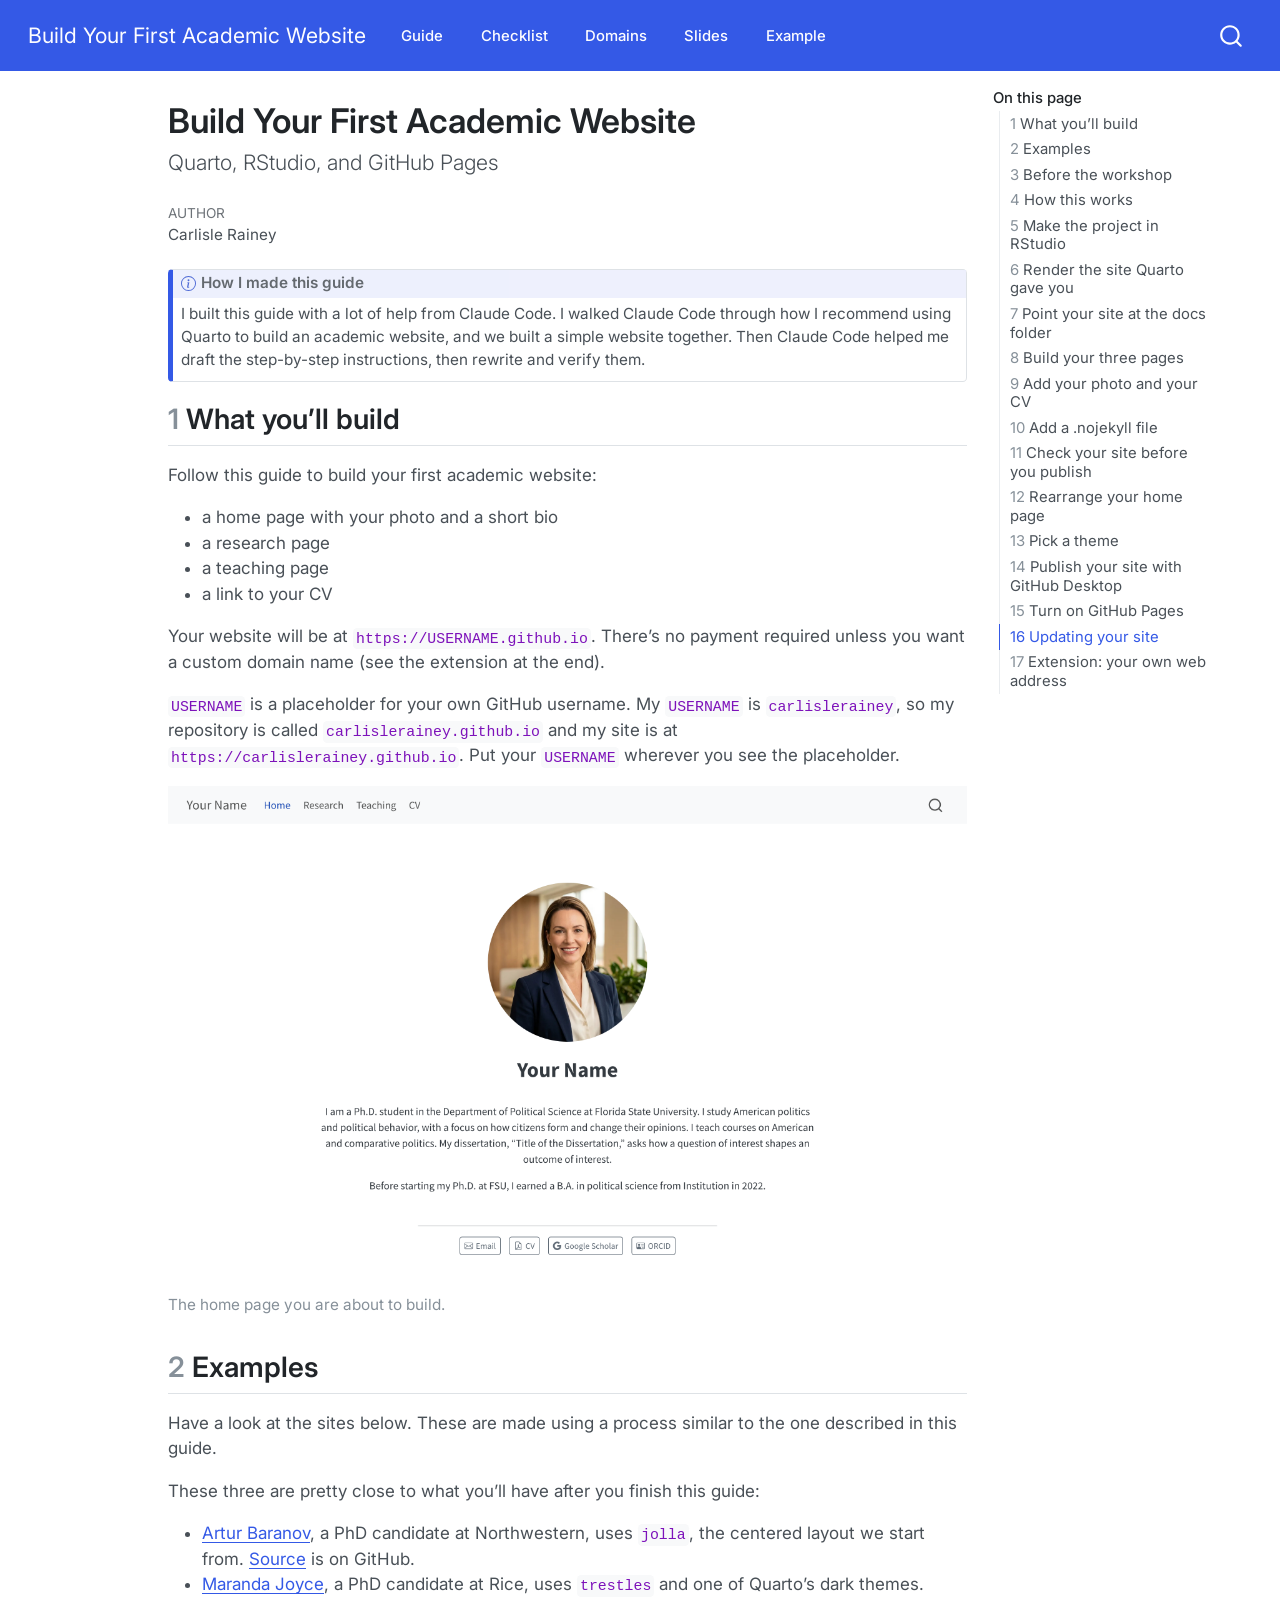
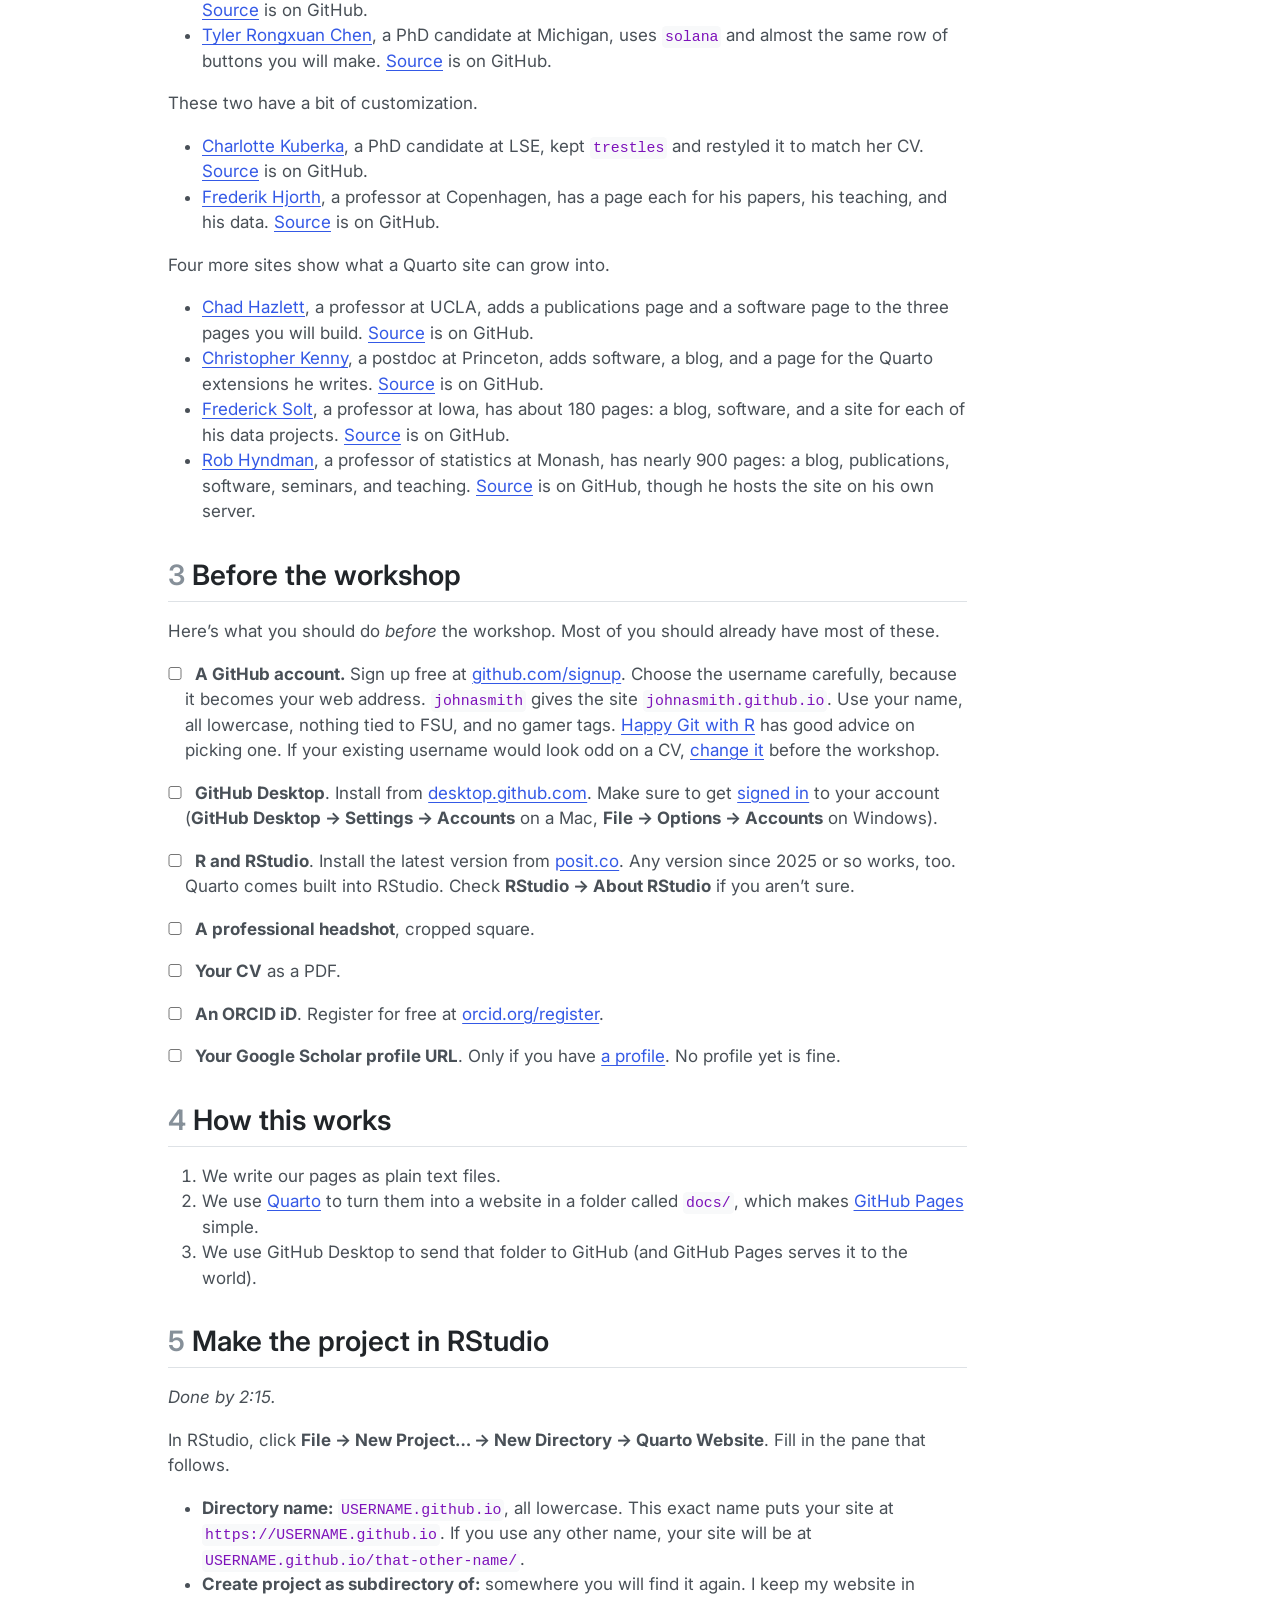
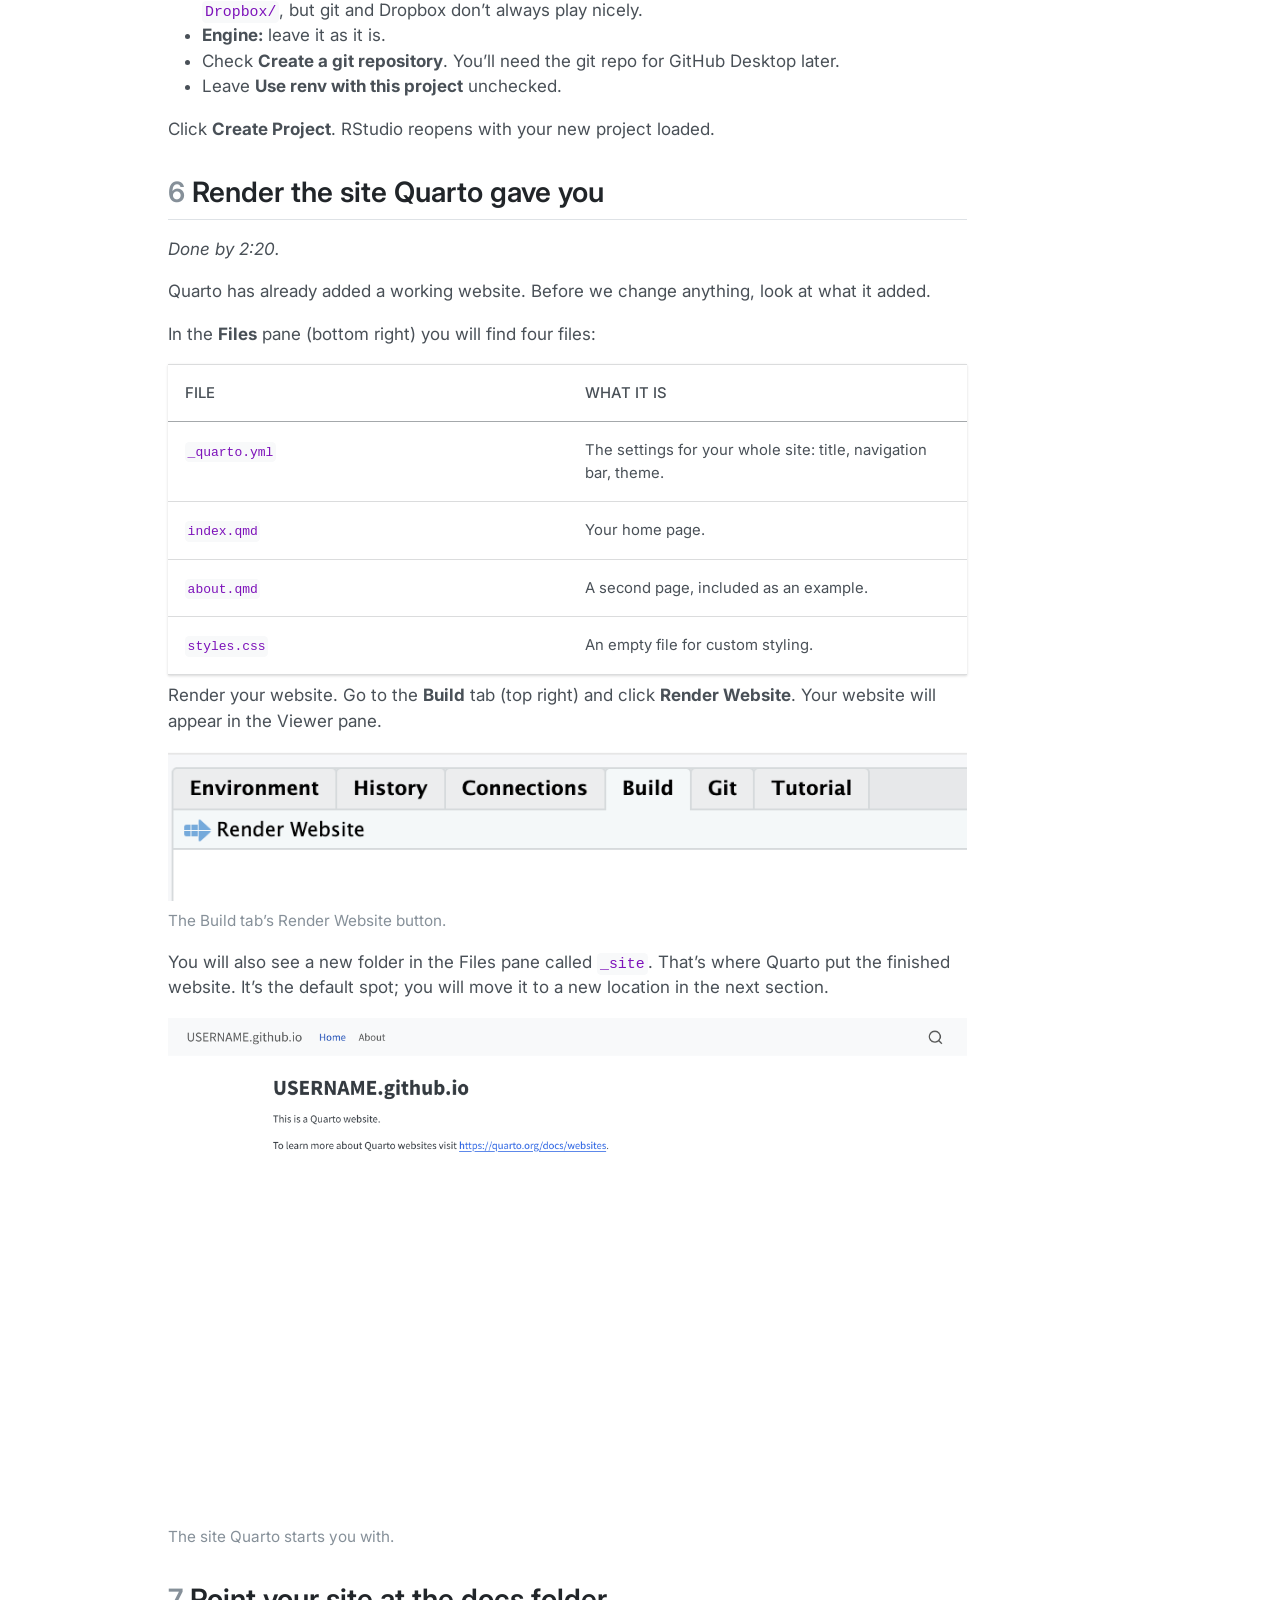
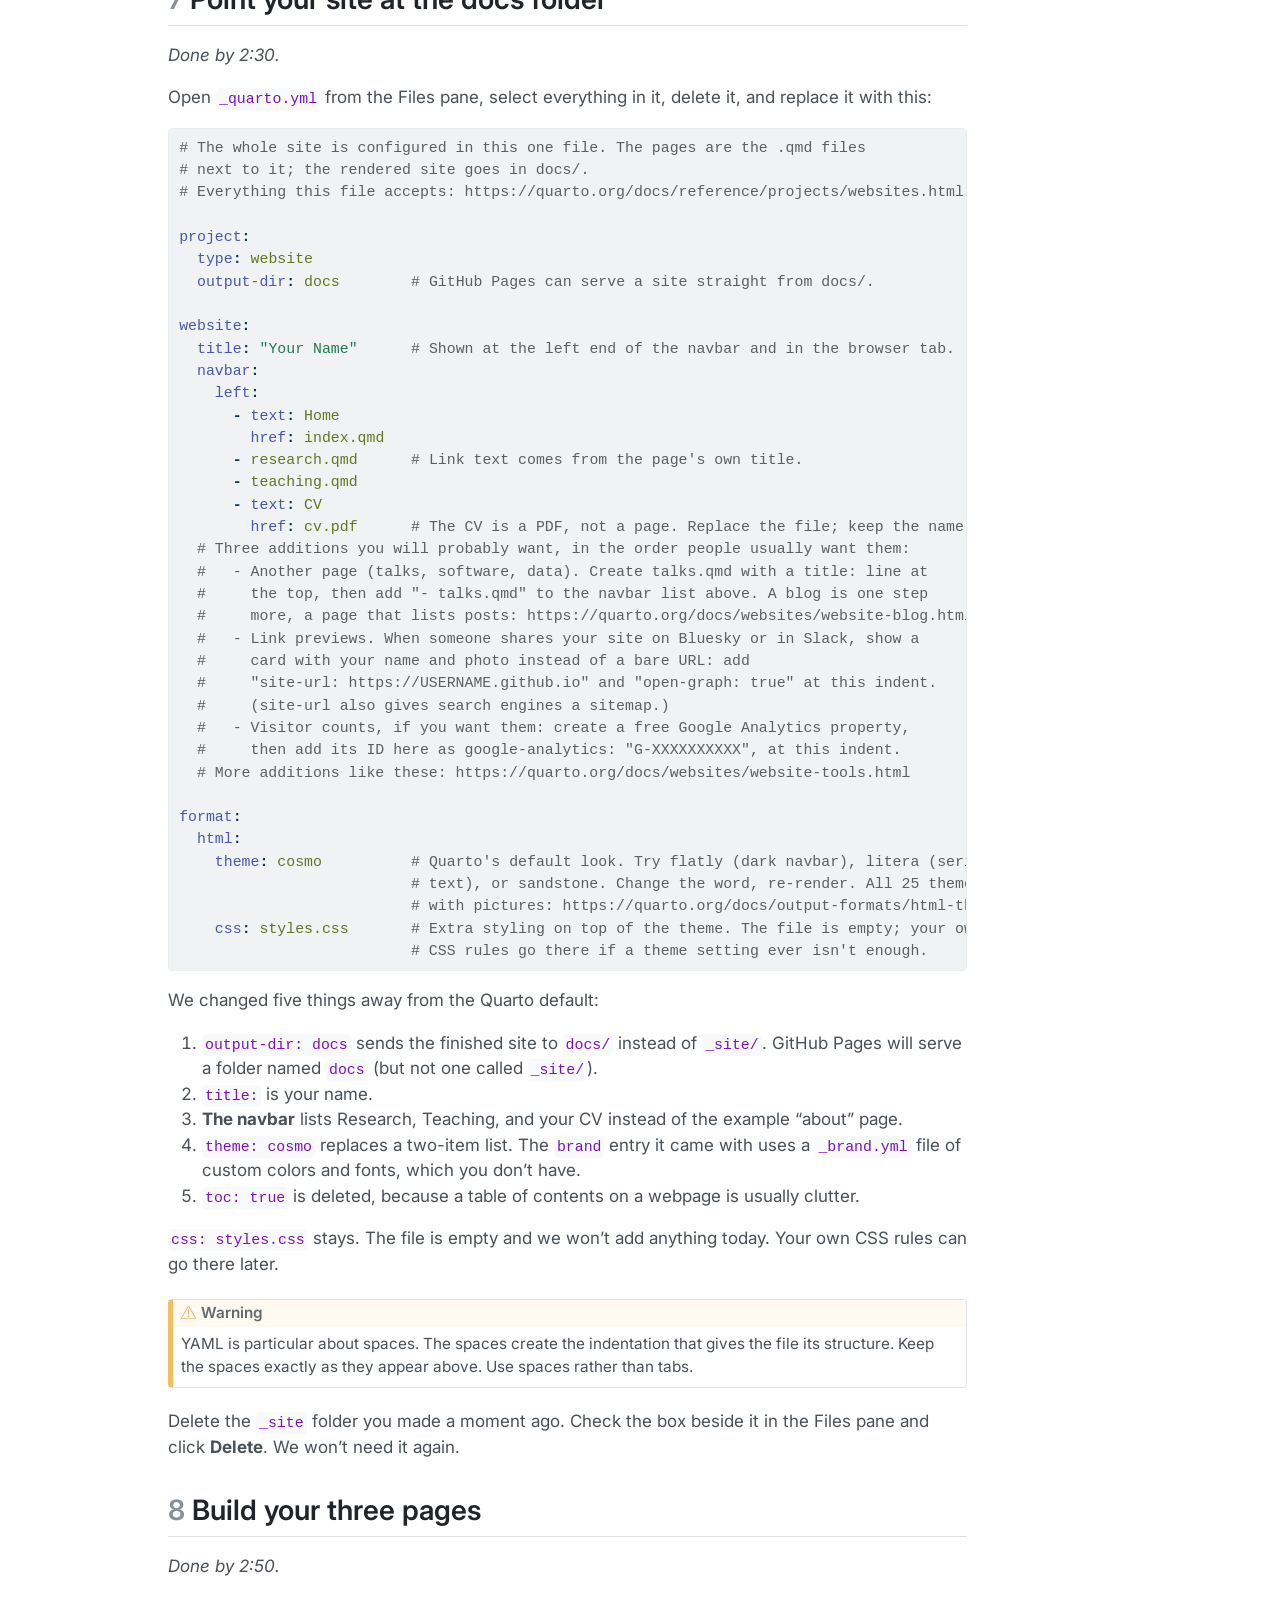
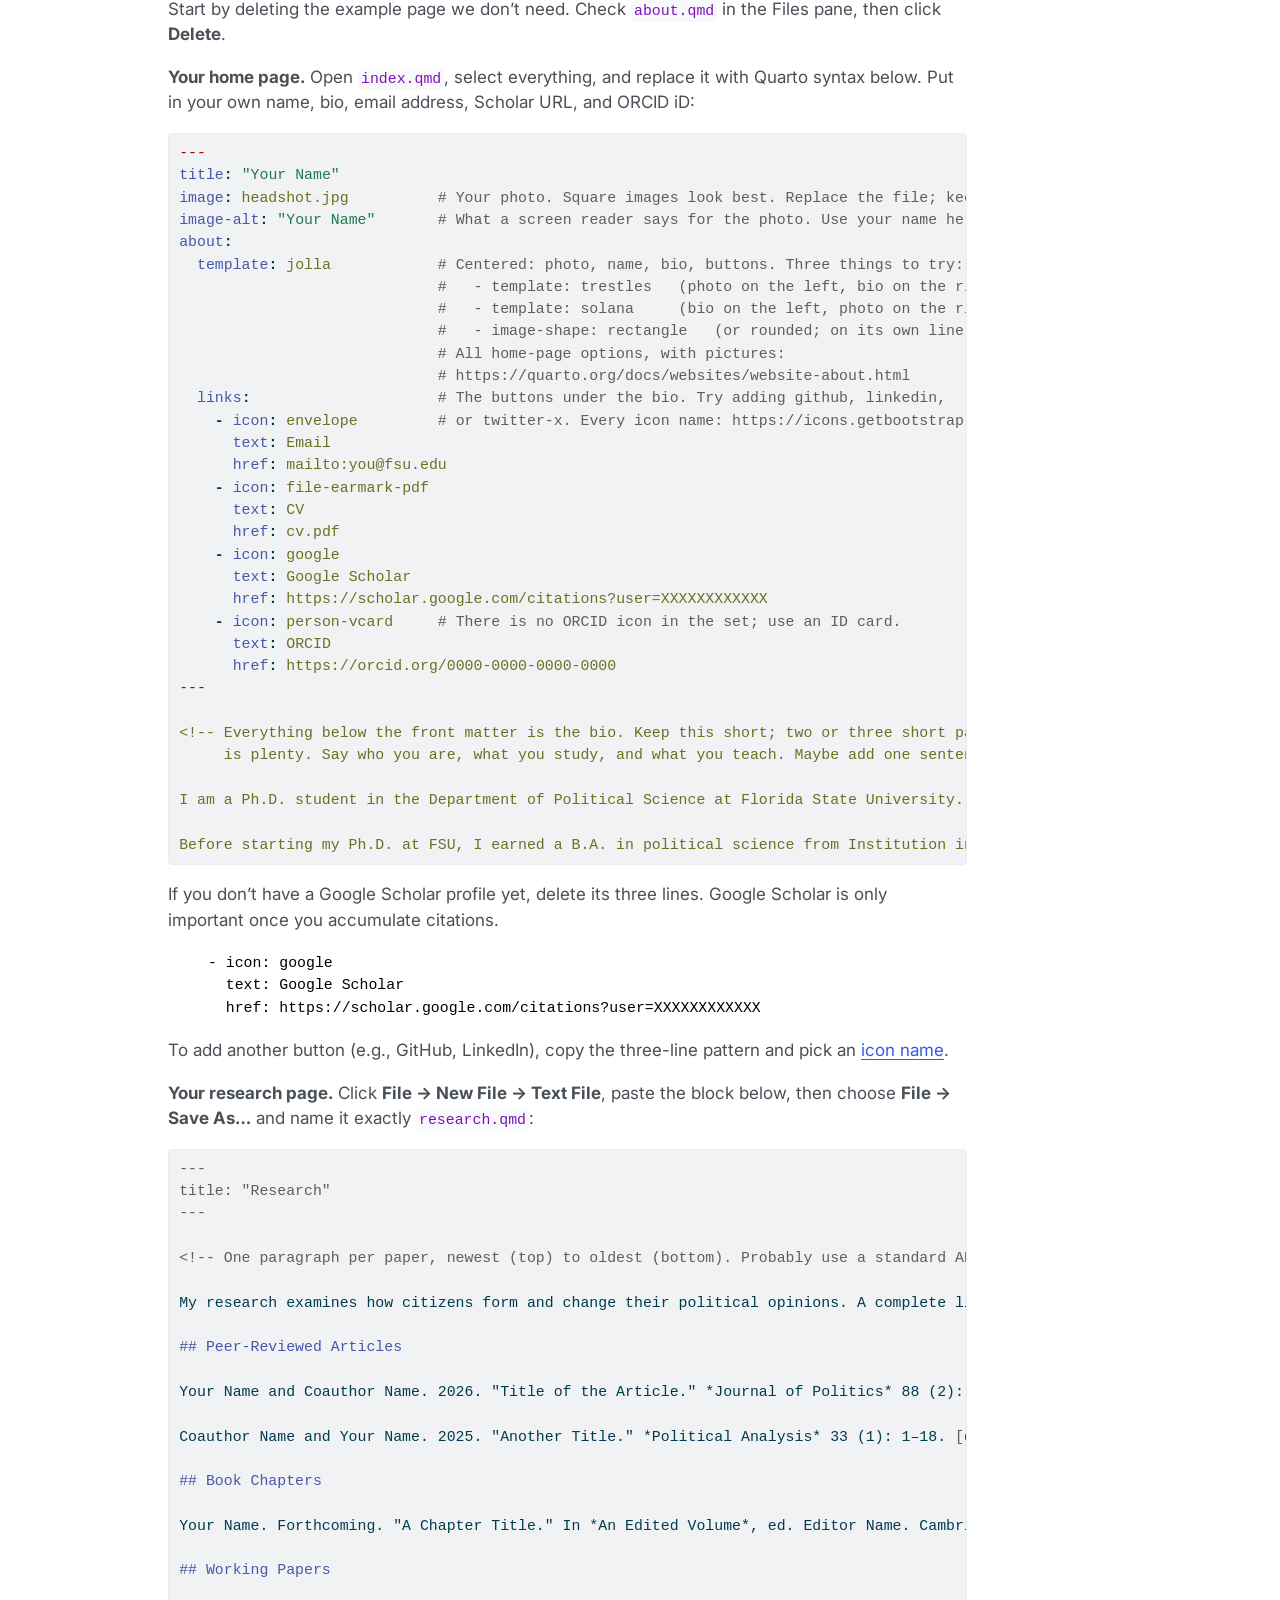
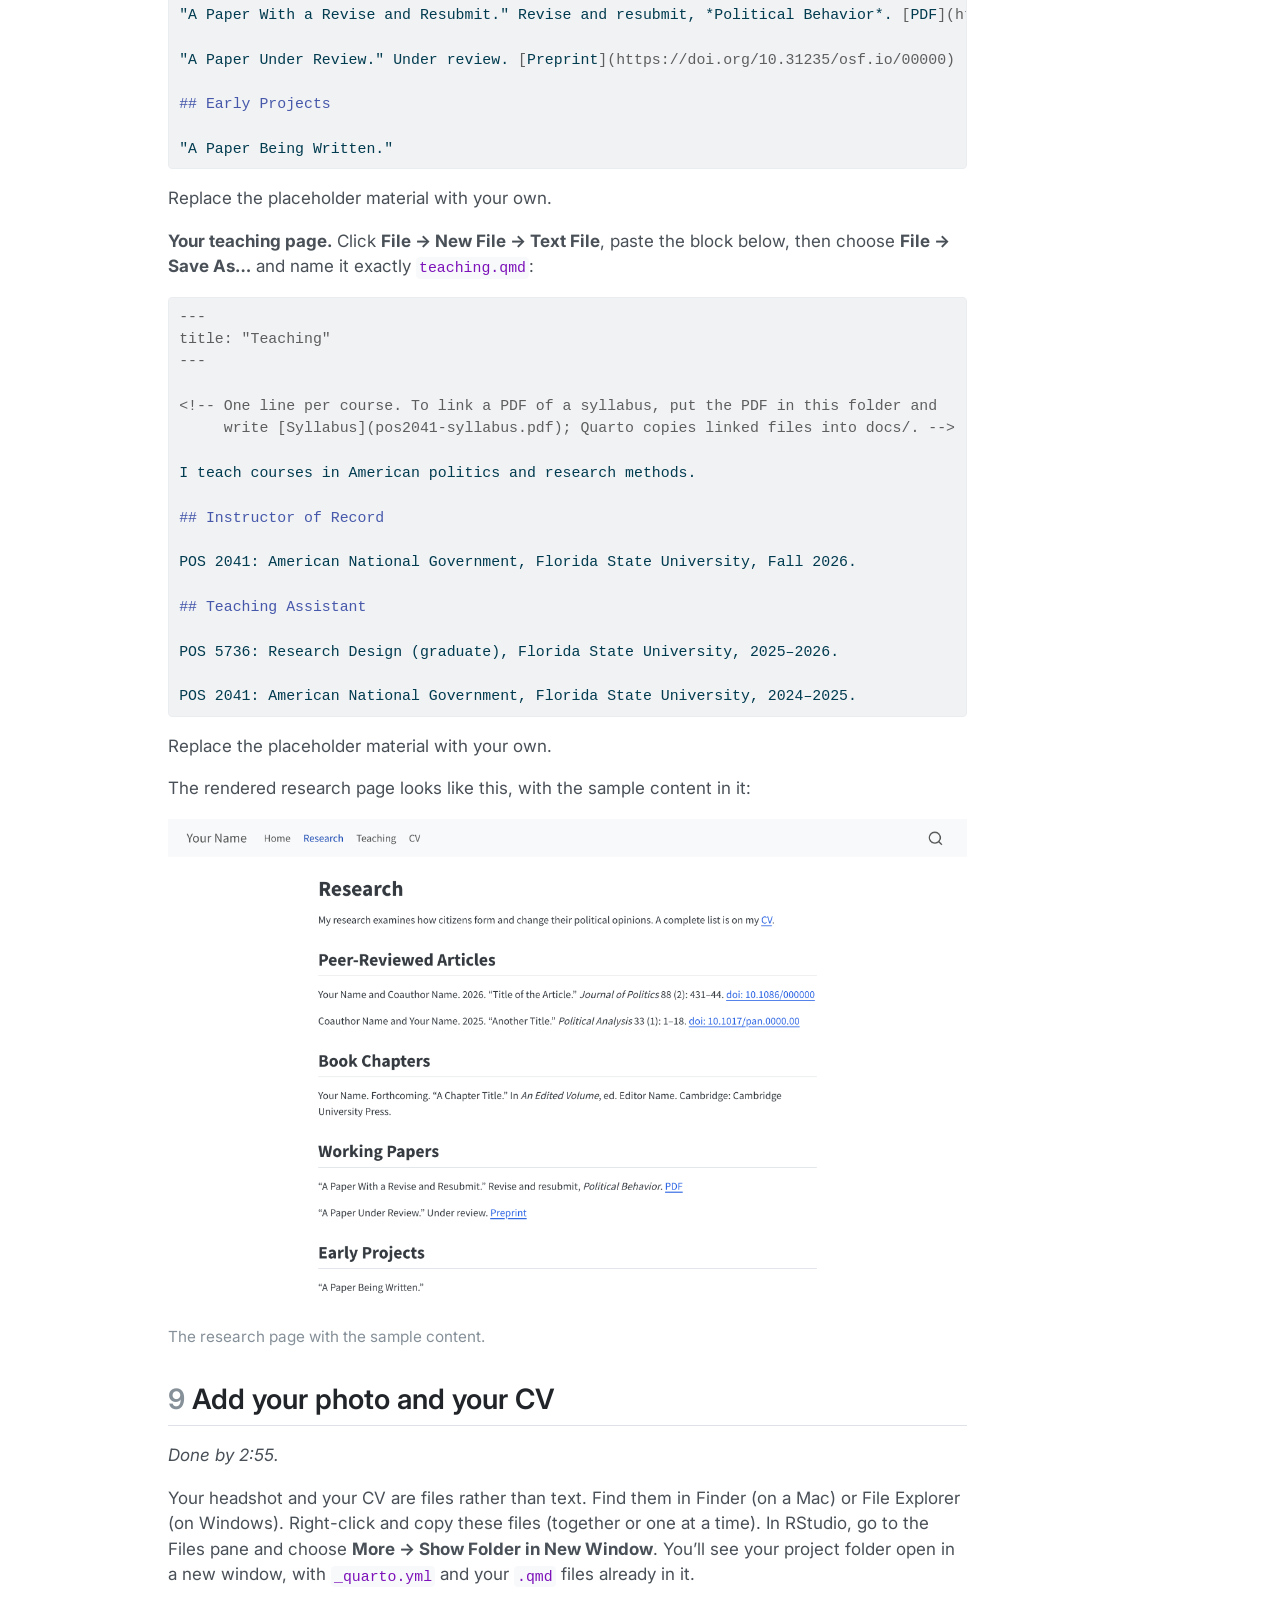
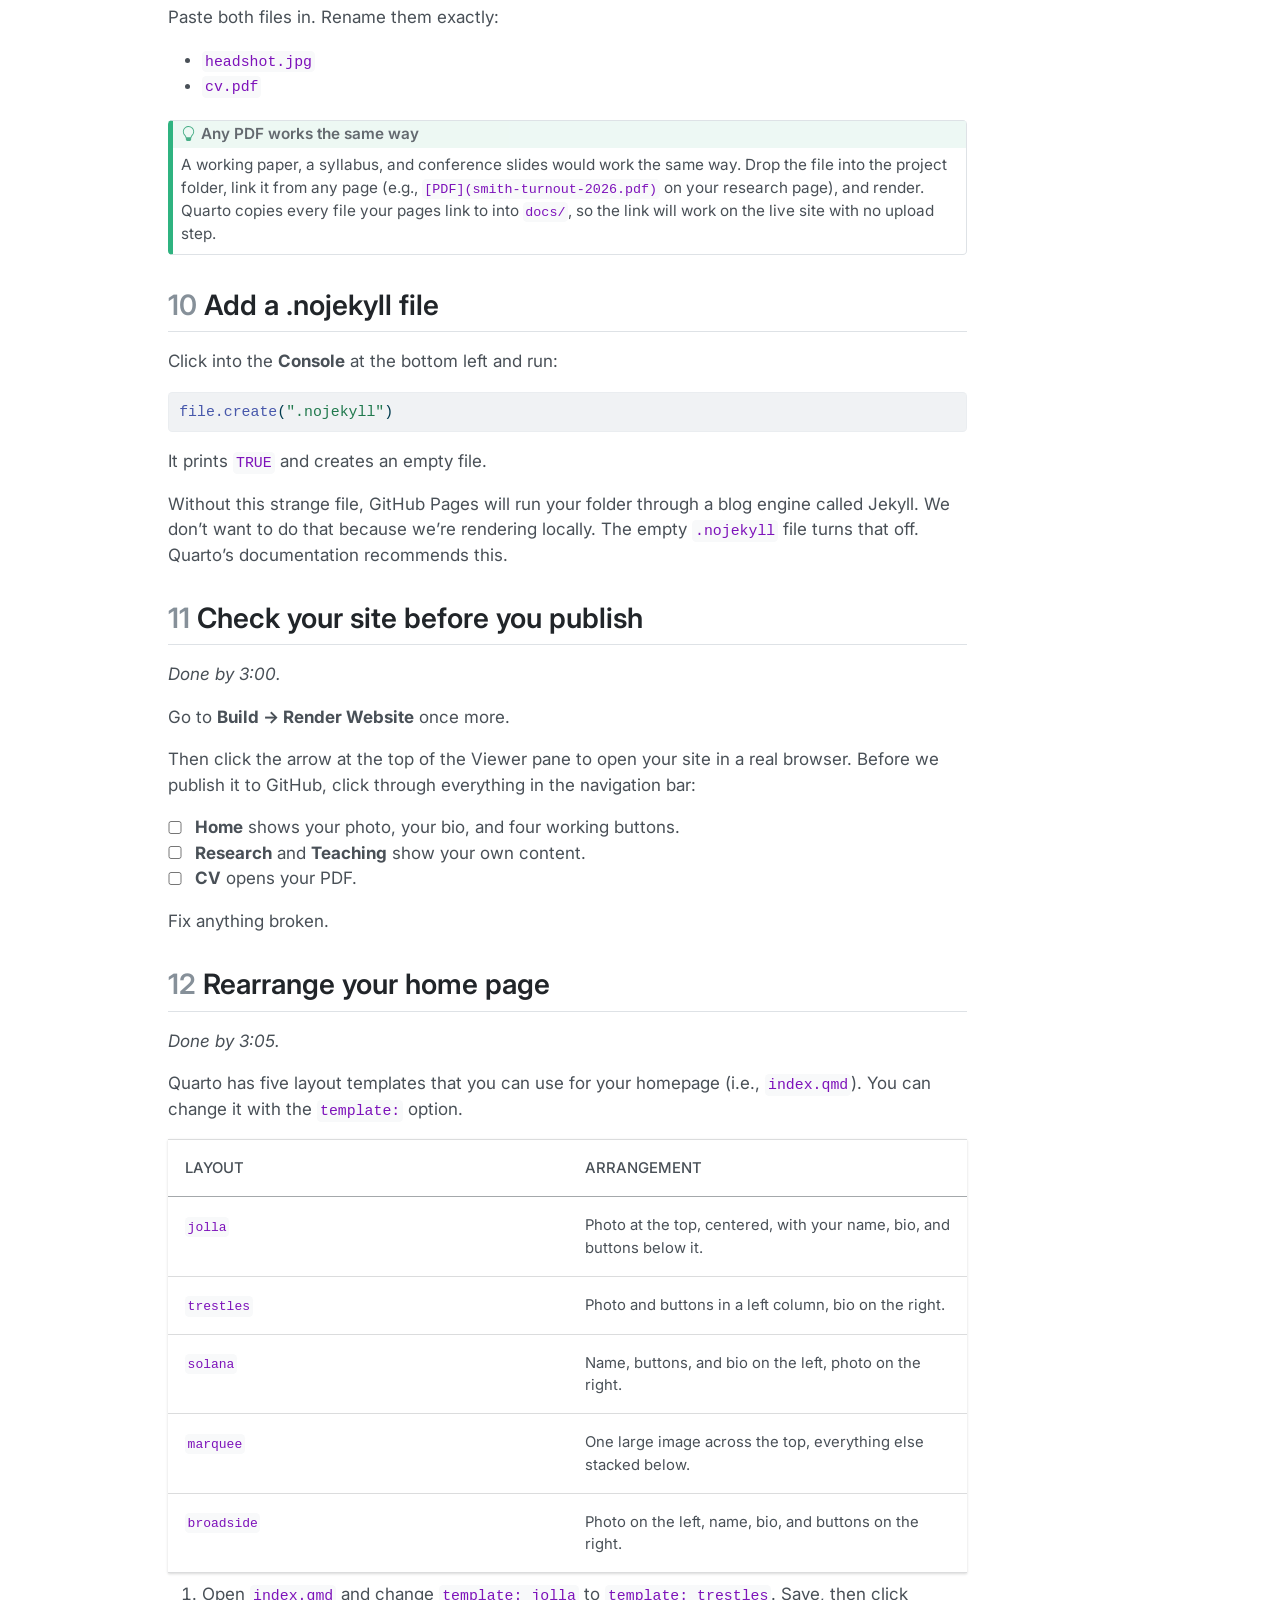
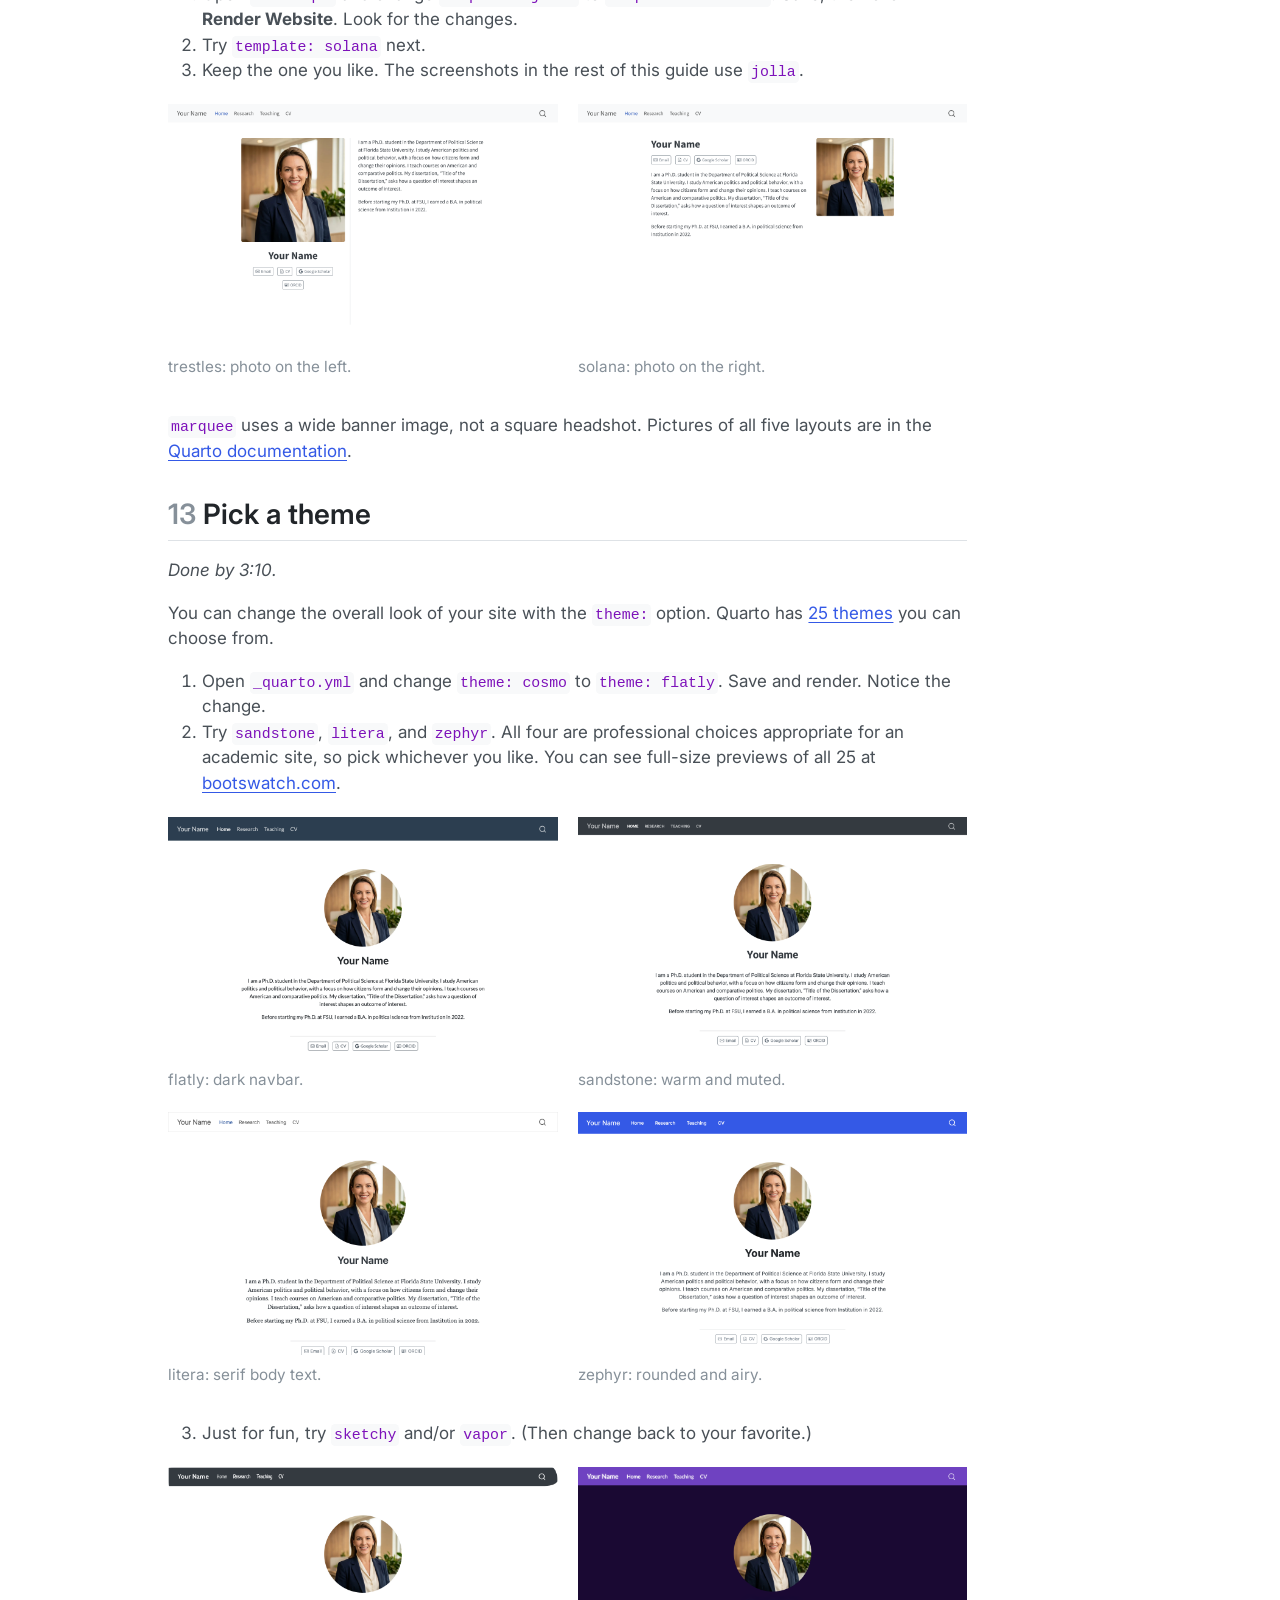
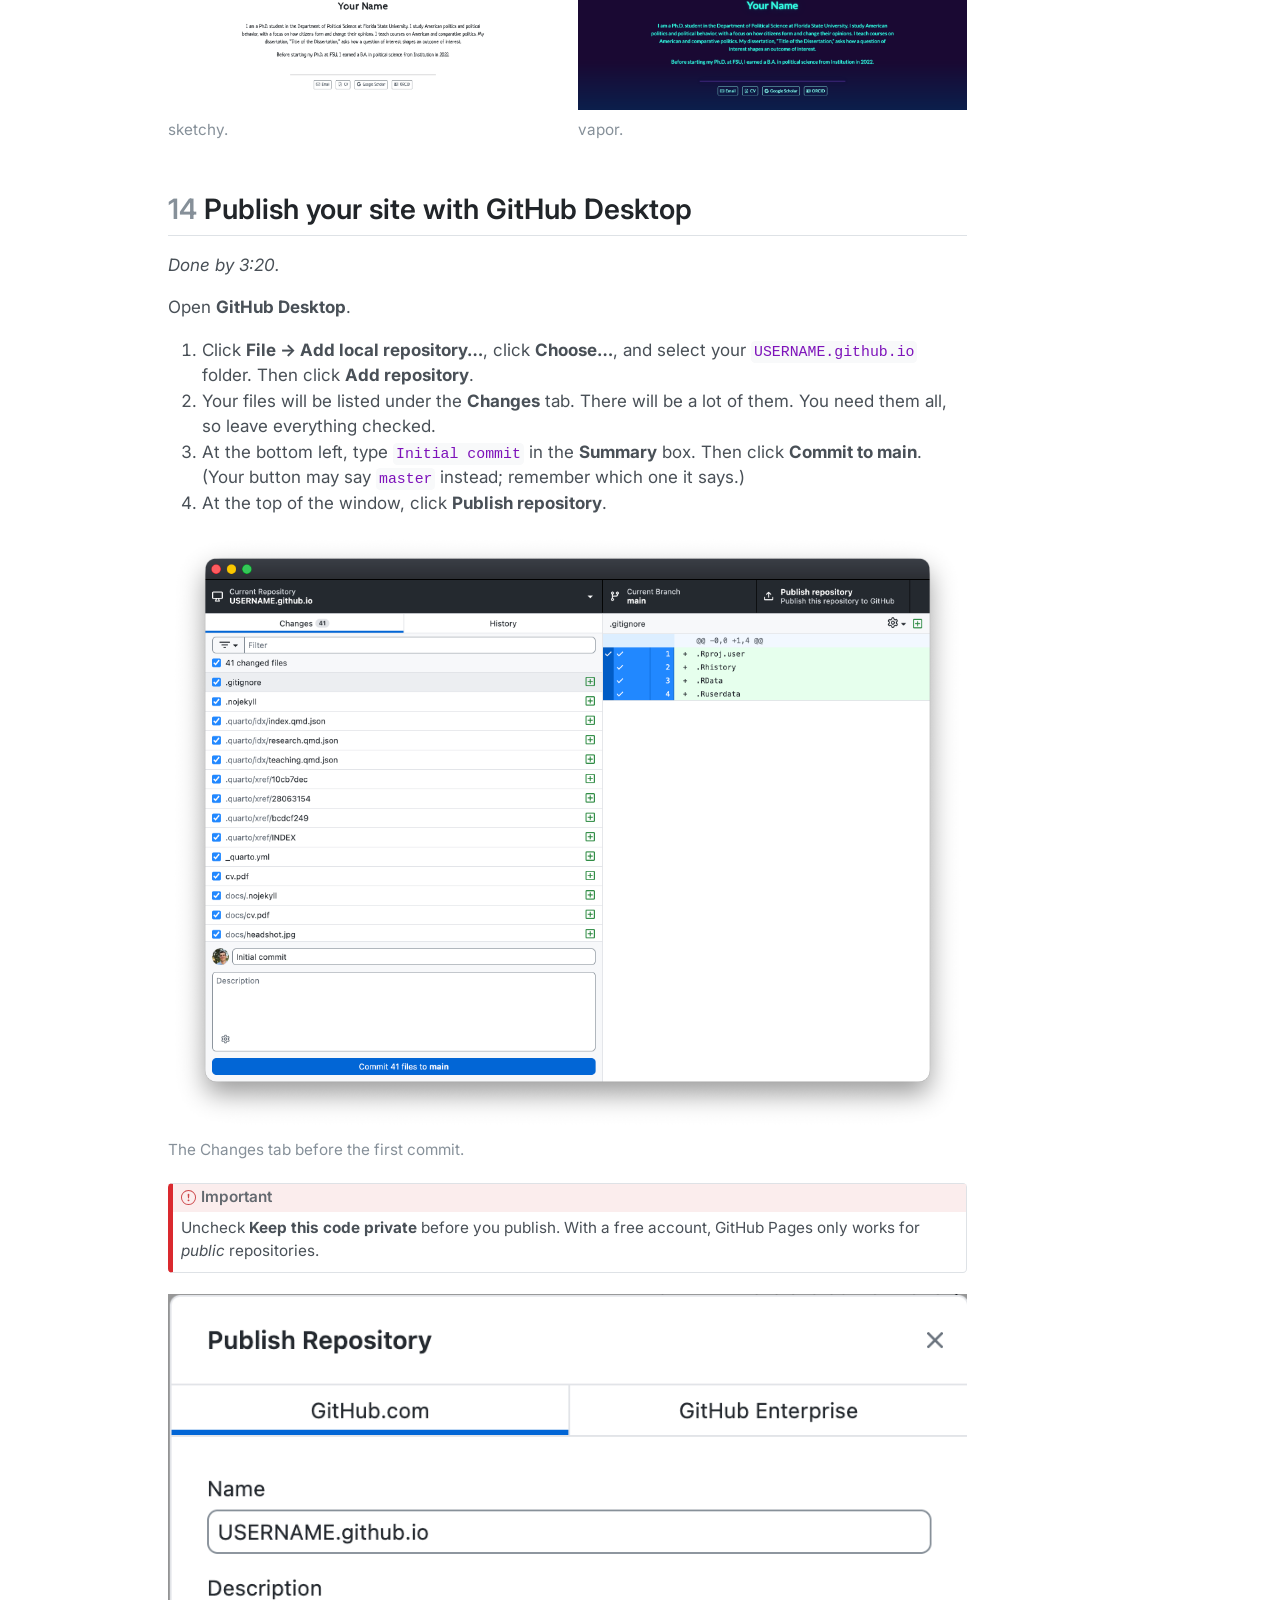
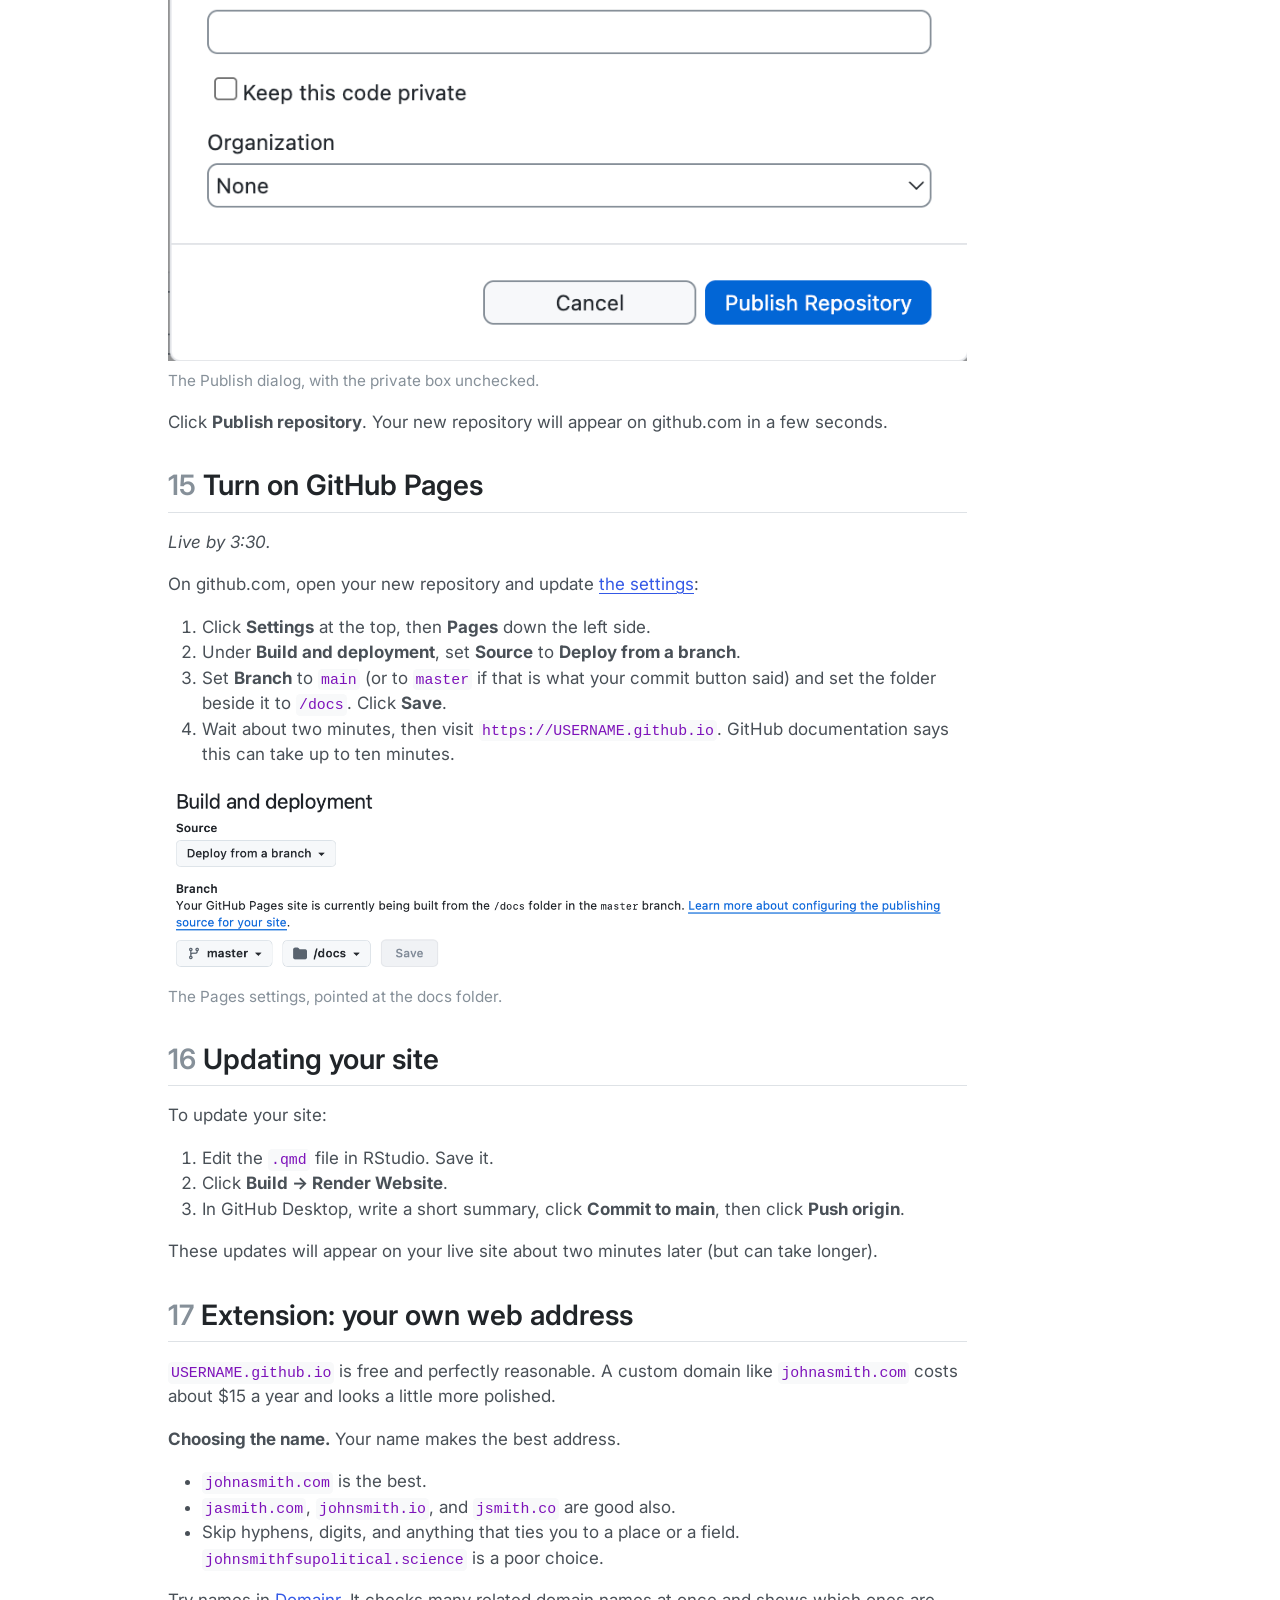
==== commit 2fbc28f0: "Update (add custom domain guide)" ====
--- a/docs/guide.html
+++ b/docs/guide.html
@@ -129,6 +129,10 @@
   <li class="nav-item">
     <a class="nav-link" href="./checklist/checklist.pdf"> 
 <span class="menu-text">Checklist</span></a>
+  </li>  
+  <li class="nav-item">
+    <a class="nav-link" href="./domains/domains.pdf"> 
+<span class="menu-text">Domains</span></a>
   </li>  
   <li class="nav-item">
     <a class="nav-link" href="./slides.html"> 
@@ -770,7 +774,7 @@
 <li>On Namecheap, click <strong>Domain List → Manage → Advanced DNS</strong>.
 <ol type="a">
 <li>Delete any records already in the list. A new domain might have a www CNAME pointing at Namecheap’s parking page and a URL Redirect on @. Remove these; both conflict with the records below.</li>
-<li>Add five records (i.e., the five that <a href="https://www.namecheap.com/support/knowledgebase/article.aspx/9645/2208/how-do-i-link-my-domain-to-github-pages/">Namecheap’s own GitHub Pages guide</a> describes):</li>
+<li>Add nine records. <a href="https://www.namecheap.com/support/knowledgebase/article.aspx/9645/2208/how-do-i-link-my-domain-to-github-pages/">Namecheap’s own GitHub Pages guide</a> describes the first five. The four <code>AAAA</code> records point the bare domain at GitHub over IPv6.</li>
 </ol></li>
 </ol>
 <table class="caption-top table">
@@ -801,6 +805,26 @@
 <td>A Record</td>
 <td><code>@</code></td>
 <td><code>185.199.111.153</code></td>
+</tr>
+<tr class="odd">
+<td>AAAA Record</td>
+<td><code>@</code></td>
+<td><code>2606:50c0:8000::153</code></td>
+</tr>
+<tr class="even">
+<td>AAAA Record</td>
+<td><code>@</code></td>
+<td><code>2606:50c0:8001::153</code></td>
+</tr>
+<tr class="odd">
+<td>AAAA Record</td>
+<td><code>@</code></td>
+<td><code>2606:50c0:8002::153</code></td>
+</tr>
+<tr class="even">
+<td>AAAA Record</td>
+<td><code>@</code></td>
+<td><code>2606:50c0:8003::153</code></td>
 </tr>
 <tr class="odd">
 <td>CNAME Record</td>
